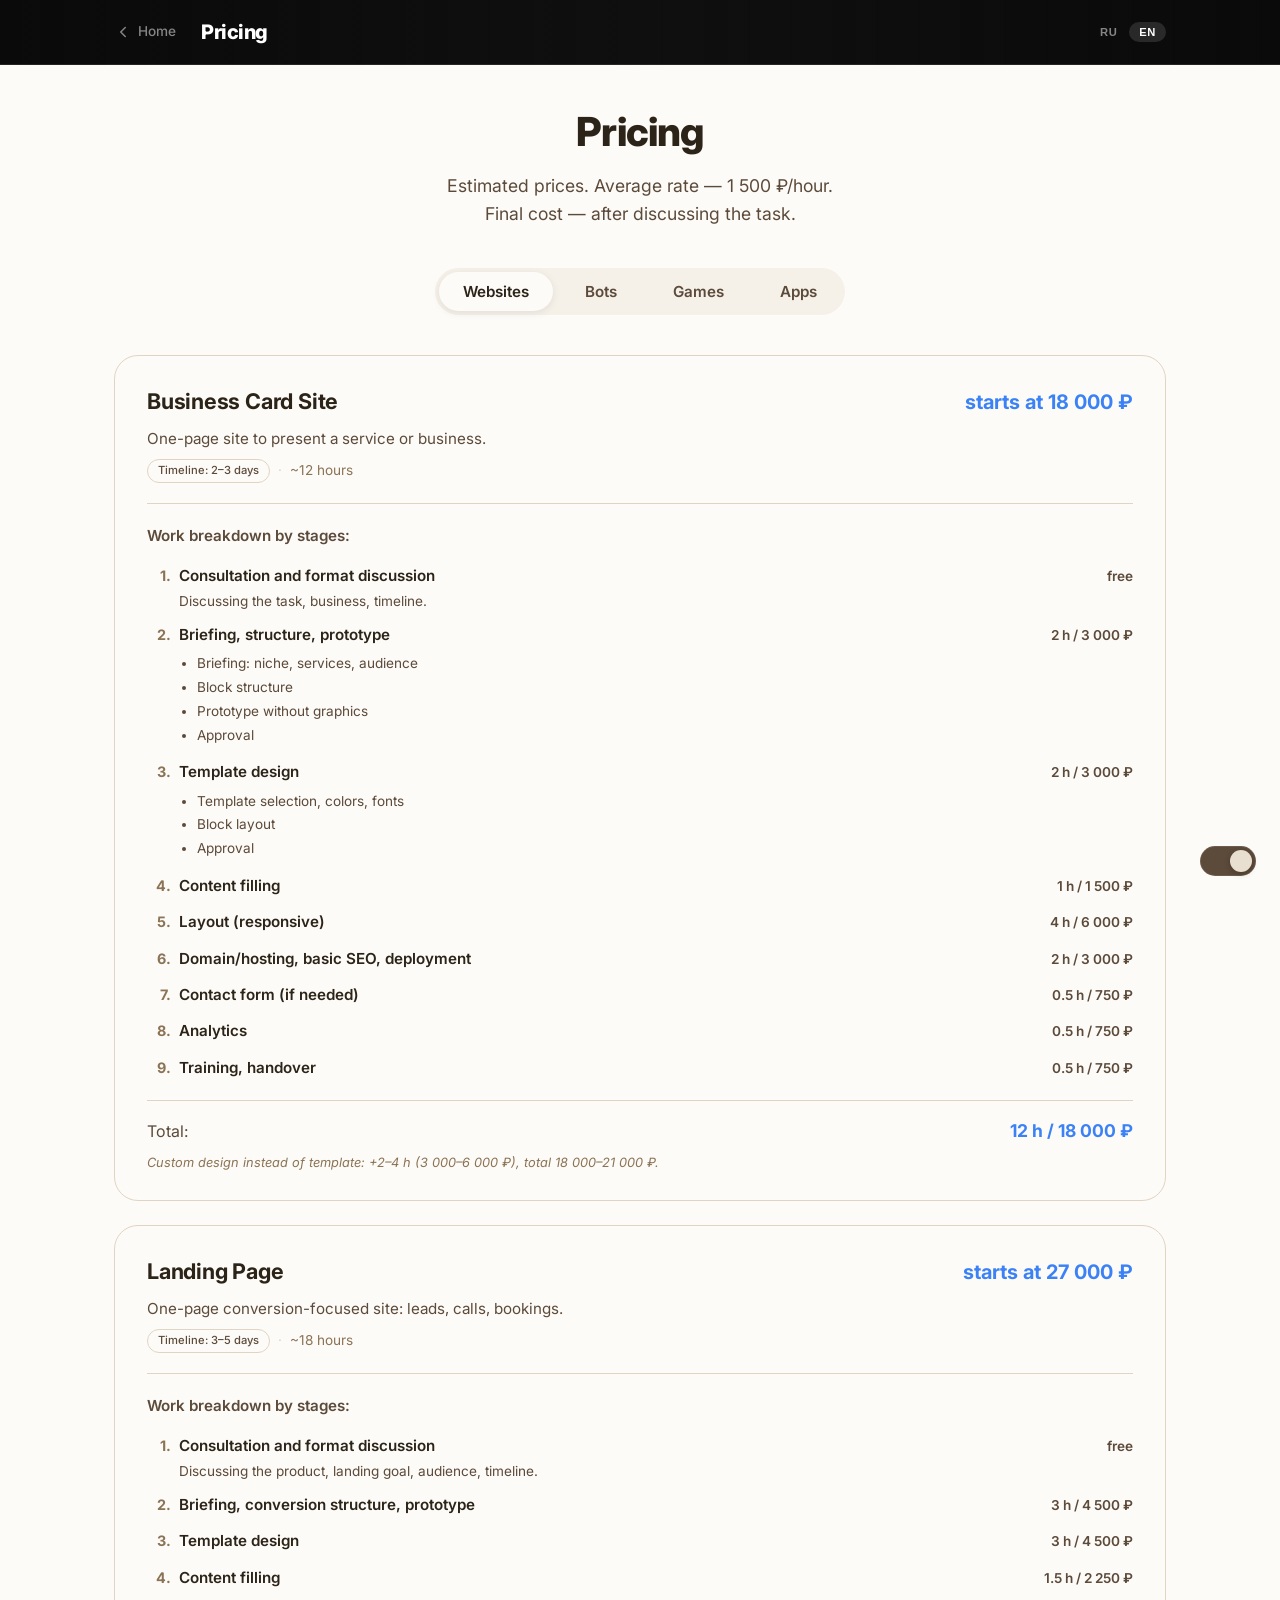
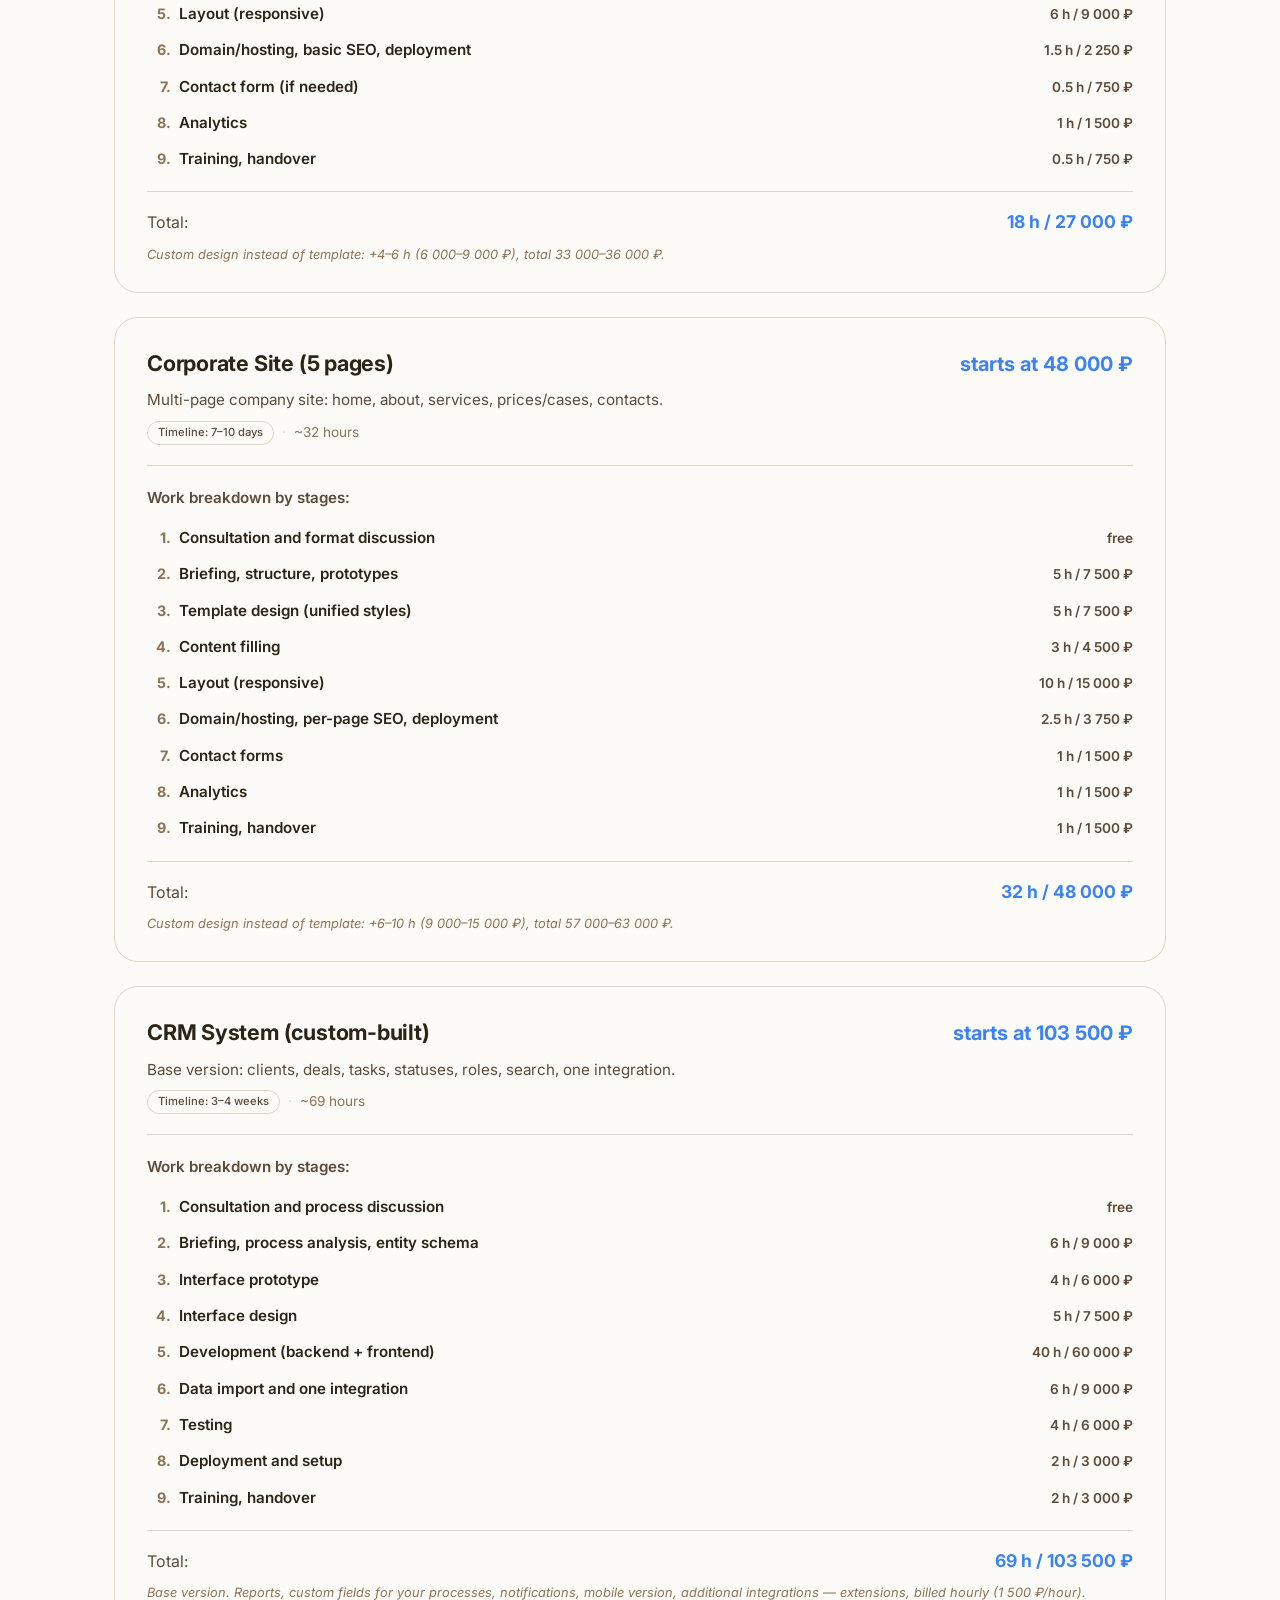
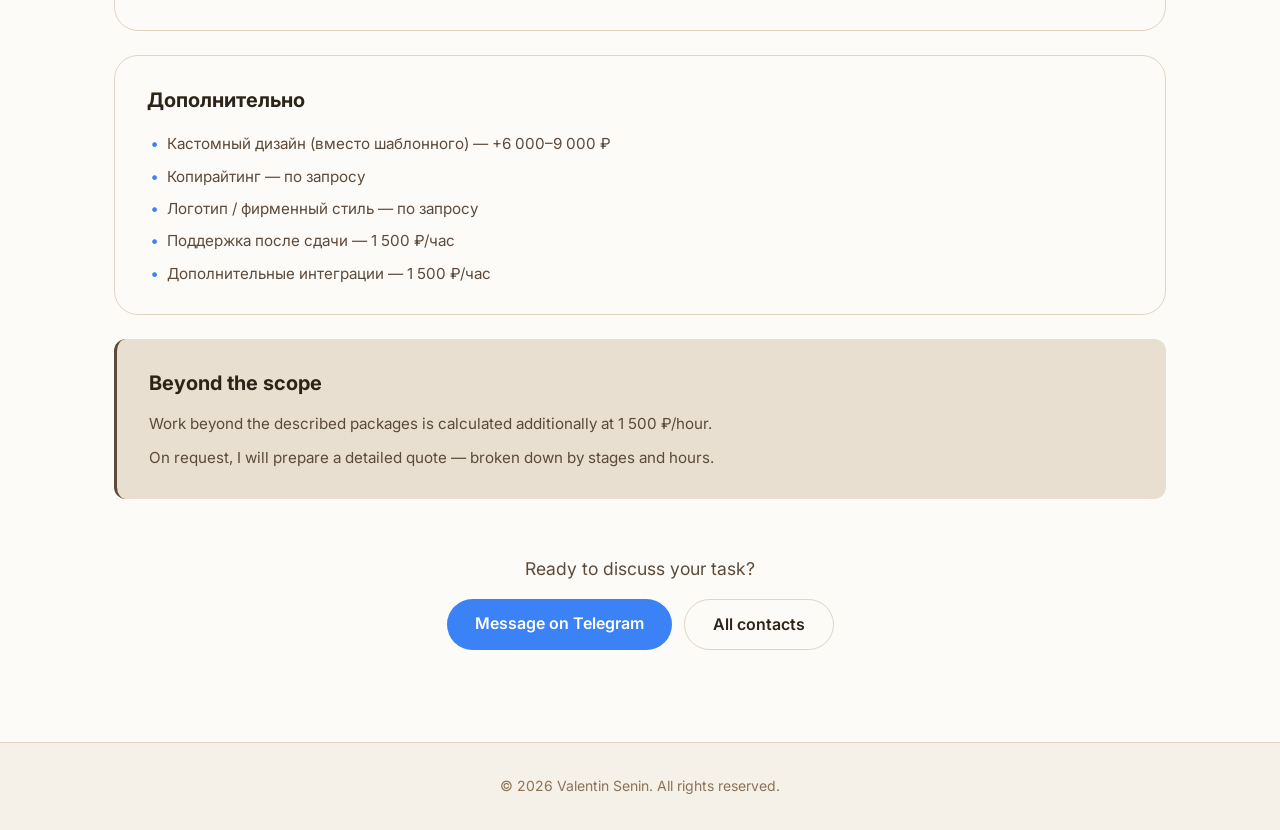
==== price.html @ e271692e "regular fixes + price page" ====
<!DOCTYPE html>
<html lang="ru" data-title-key="price.docTitle" data-description-key="price.docDescription">
<head>
    <meta charset="UTF-8" />
    <meta name="viewport" content="width=device-width, initial-scale=1.0" />
    <meta name="color-scheme" content="dark light" />
    <meta name="robots" content="index, follow" />

    <title>Прайс — Валентин Сенин</title>
    <meta name="description" content="Прайс-лист: сайты, боты, игры, приложения. Средняя ставка 1500 ₽/час. Ориентировочные цены, детальная смета по запросу." />
    <meta name="author" content="Валентин Сенин" />

    <link rel="icon" href="resources/favicon.ico" type="image/x-icon" />

    <link rel="preconnect" href="https://fonts.googleapis.com" />
    <link rel="preconnect" href="https://fonts.gstatic.com" crossorigin />
    <link href="https://fonts.googleapis.com/css2?family=Inter:opsz,wght@14..32,400;14..32,500;14..32,600;14..32,700;14..32,800&display=swap" rel="stylesheet" />

    <link rel="stylesheet" href="styles/style.css" />
    <link rel="stylesheet" href="styles/price.css" />

    <script>
        (function() {
            const saved = localStorage.getItem('theme');
            let theme;
            if (saved === 'light' || saved === 'dark') {
                theme = saved;
            } else {
                const prefersLight = window.matchMedia('(prefers-color-scheme: light)').matches;
                theme = prefersLight ? 'light' : 'dark';
            }
            document.documentElement.setAttribute('data-theme', theme);
        })();
    </script>

    <script src="js/i18n.js" defer></script>
    <script src="js/theme.js" defer></script>
    <script src="js/nav.js" defer></script>
    <script src="js/price.js" defer></script>
    <script src="js/main.js" defer></script>
</head>
<body>

    <!-- ========== ТУМБЛЕР ТЕМЫ ========== -->
    <div class="theme-switcher">
        <label class="toggle-switch">
            <input type="checkbox" id="theme-toggle" aria-label="Переключить тему" />
            <span class="toggle-slider" aria-hidden="true"></span>
        </label>
    </div>

    <!-- ========== ШАПКА ========== -->
    <header class="header user-select-none">
        <div class="container header__inner">
            <div class="header__left">
                <a href="index.html" class="header__back">
                    <svg width="20" height="20" viewBox="0 0 24 24" fill="none" stroke="currentColor" stroke-width="2" stroke-linecap="round" stroke-linejoin="round" aria-hidden="true">
                        <polyline points="15 18 9 12 15 6" />
                    </svg>
                    <span data-i18n="price.back">На главную</span>
                </a>
                <a href="#" class="logo top-logo">
                    <span data-i18n="price.pageTitle">Прайс</span>
                </a>
            </div>

            <div class="lang-switcher" role="group" aria-label="Переключение языка">
                <button class="lang-btn active" type="button" data-lang="ru" aria-pressed="true" aria-label="Русский">RU</button>
                <button class="lang-btn" type="button" data-lang="en" aria-pressed="false" aria-label="English">EN</button>
            </div>
        </div>
    </header>

    <!-- ========== ПРАЙС ========== -->
    <main class="price-page section-gradient">
        <div class="container">

            <!-- HERO -->
            <div class="price-hero">
                <h1 class="price-hero__title" data-i18n="price.title">Прайс-лист</h1>
                <p class="price-hero__subtitle" data-i18n="price.subtitle">Ориентировочные цены. Средняя ставка — 1 500 ₽/час.<br>Точная стоимость — после обсуждения задачи.</p>
            </div>

            <!-- ТАБЫ -->
            <div class="price-tabs" role="tablist" aria-label="Категории услуг">
                <button class="price-tab active" type="button" role="tab" data-price-tab="sites" aria-selected="true">
                    <span data-i18n="price.tabs.sites">Сайты</span>
                </button>
                <button class="price-tab" type="button" role="tab" data-price-tab="bots" aria-selected="false">
                    <span data-i18n="price.tabs.bots">Боты</span>
                </button>
                <button class="price-tab" type="button" role="tab" data-price-tab="games" aria-selected="false">
                    <span data-i18n="price.tabs.games">Игры</span>
                </button>
                <button class="price-tab" type="button" role="tab" data-price-tab="apps" aria-selected="false">
                    <span data-i18n="price.tabs.apps">Приложения</span>
                </button>
            </div>

            <!-- ========== ТАБ: САЙТЫ ========== -->
            <div class="price-content active" data-price-content="sites">

                <!-- 1. Сайт-визитка -->
                <article class="price-card">
                    <header class="price-card__header">
                        <h2 class="price-card__title" data-i18n="price.sites.vizitka.title">Сайт-визитка</h2>
                        <span class="price-card__price" data-i18n="price.sites.vizitka.price">от 18 000 ₽</span>
                    </header>
                    <p class="price-card__desc" data-i18n="price.sites.vizitka.desc">Одностраничный сайт для презентации услуги или бизнеса.</p>
                    <div class="price-card__meta">
                        <span class="tag tag--small" data-i18n="price.sites.vizitka.term">Срок: 2–3 дня</span>
                        <span class="price-card__meta-sep" aria-hidden="true">·</span>
                        <span data-i18n="price.sites.vizitka.hours">~12 часов</span>
                    </div>

                    <div class="price-stages">
                        <h3 class="price-stages__title" data-i18n="price.stagesTitle">Состав работ по этапам:</h3>
                        <ol class="price-stages__list">
                            <li class="price-stage">
                                <div class="price-stage__head">
                                    <span class="price-stage__name" data-i18n="price.sites.vizitka.s1.name">Консультация и обсуждение формата</span>
                                    <span class="price-stage__cost" data-i18n="price.sites.vizitka.s1.cost">бесплатно</span>
                                </div>
                                <p class="price-stage__detail" data-i18n="price.sites.vizitka.s1.detail">Обсуждаем задачу, бизнес, сроки.</p>
                            </li>
                            <li class="price-stage">
                                <div class="price-stage__head">
                                    <span class="price-stage__name" data-i18n="price.sites.vizitka.s2.name">Брифинг, структура, прототип</span>
                                    <span class="price-stage__cost" data-i18n="price.sites.vizitka.s2.cost">2 ч / 3 000 ₽</span>
                                </div>
                                <ul class="price-stage__bullets">
                                    <li data-i18n="price.sites.vizitka.s2.b1">Брифинг: ниша, услуги, аудитория</li>
                                    <li data-i18n="price.sites.vizitka.s2.b2">Структура блоков</li>
                                    <li data-i18n="price.sites.vizitka.s2.b3">Прототип без графики</li>
                                    <li data-i18n="price.sites.vizitka.s2.b4">Согласование</li>
                                </ul>
                            </li>
                            <li class="price-stage">
                                <div class="price-stage__head">
                                    <span class="price-stage__name" data-i18n="price.sites.vizitka.s3.name">Шаблонный дизайн</span>
                                    <span class="price-stage__cost" data-i18n="price.sites.vizitka.s3.cost">2 ч / 3 000 ₽</span>
                                </div>
                                <ul class="price-stage__bullets">
                                    <li data-i18n="price.sites.vizitka.s3.b1">Подбор шаблона, цвета, шрифты</li>
                                    <li data-i18n="price.sites.vizitka.s3.b2">Расстановка блоков</li>
                                    <li data-i18n="price.sites.vizitka.s3.b3">Согласование</li>
                                </ul>
                            </li>
                            <li class="price-stage">
                                <div class="price-stage__head">
                                    <span class="price-stage__name" data-i18n="price.sites.vizitka.s4.name">Наполнение контентом</span>
                                    <span class="price-stage__cost" data-i18n="price.sites.vizitka.s4.cost">1 ч / 1 500 ₽</span>
                                </div>
                            </li>
                            <li class="price-stage">
                                <div class="price-stage__head">
                                    <span class="price-stage__name" data-i18n="price.sites.vizitka.s5.name">Вёрстка (адаптив)</span>
                                    <span class="price-stage__cost" data-i18n="price.sites.vizitka.s5.cost">4 ч / 6 000 ₽</span>
                                </div>
                            </li>
                            <li class="price-stage">
                                <div class="price-stage__head">
                                    <span class="price-stage__name" data-i18n="price.sites.vizitka.s6.name">Домен/хостинг, SEO-база, выкладка</span>
                                    <span class="price-stage__cost" data-i18n="price.sites.vizitka.s6.cost">2 ч / 3 000 ₽</span>
                                </div>
                            </li>
                            <li class="price-stage">
                                <div class="price-stage__head">
                                    <span class="price-stage__name" data-i18n="price.sites.vizitka.s7.name">Форма связи (если нужна)</span>
                                    <span class="price-stage__cost" data-i18n="price.sites.vizitka.s7.cost">0,5 ч / 750 ₽</span>
                                </div>
                            </li>
                            <li class="price-stage">
                                <div class="price-stage__head">
                                    <span class="price-stage__name" data-i18n="price.sites.vizitka.s8.name">Аналитика</span>
                                    <span class="price-stage__cost" data-i18n="price.sites.vizitka.s8.cost">0,5 ч / 750 ₽</span>
                                </div>
                            </li>
                            <li class="price-stage">
                                <div class="price-stage__head">
                                    <span class="price-stage__name" data-i18n="price.sites.vizitka.s9.name">Обучение, сдача</span>
                                    <span class="price-stage__cost" data-i18n="price.sites.vizitka.s9.cost">0,5 ч / 750 ₽</span>
                                </div>
                            </li>
                        </ol>

                        <div class="price-card__total">
                            <span data-i18n="price.total">Итого:</span>
                            <strong data-i18n="price.sites.vizitka.total">12 ч / 18 000 ₽</strong>
                        </div>
                        <p class="price-card__note" data-i18n="price.sites.vizitka.note">Кастомный дизайн вместо шаблонного: +2–4 ч (3 000–6 000 ₽), итого 18 000–21 000 ₽.</p>
                    </div>
                </article>

                <!-- 2. Лендинг -->
                <article class="price-card">
                    <header class="price-card__header">
                        <h2 class="price-card__title" data-i18n="price.sites.landing.title">Лендинг</h2>
                        <span class="price-card__price" data-i18n="price.sites.landing.price">от 27 000 ₽</span>
                    </header>
                    <p class="price-card__desc" data-i18n="price.sites.landing.desc">Одностраничный сайт под конверсию: заявки, звонки, запись.</p>
                    <div class="price-card__meta">
                        <span class="tag tag--small" data-i18n="price.sites.landing.term">Срок: 3–5 дней</span>
                        <span class="price-card__meta-sep" aria-hidden="true">·</span>
                        <span data-i18n="price.sites.landing.hours">~18 часов</span>
                    </div>

                    <div class="price-stages">
                        <h3 class="price-stages__title" data-i18n="price.stagesTitle">Состав работ по этапам:</h3>
                        <ol class="price-stages__list">
                            <li class="price-stage">
                                <div class="price-stage__head">
                                    <span class="price-stage__name" data-i18n="price.sites.landing.s1.name">Консультация и обсуждение формата</span>
                                    <span class="price-stage__cost" data-i18n="price.sites.landing.s1.cost">бесплатно</span>
                                </div>
                                <p class="price-stage__detail" data-i18n="price.sites.landing.s1.detail">Обсуждаем продукт, цель лендинга, аудиторию, сроки.</p>
                            </li>
                            <li class="price-stage">
                                <div class="price-stage__head">
                                    <span class="price-stage__name" data-i18n="price.sites.landing.s2.name">Брифинг, структура под конверсию, прототип</span>
                                    <span class="price-stage__cost" data-i18n="price.sites.landing.s2.cost">3 ч / 4 500 ₽</span>
                                </div>
                            </li>
                            <li class="price-stage">
                                <div class="price-stage__head">
                                    <span class="price-stage__name" data-i18n="price.sites.landing.s3.name">Шаблонный дизайн</span>
                                    <span class="price-stage__cost" data-i18n="price.sites.landing.s3.cost">3 ч / 4 500 ₽</span>
                                </div>
                            </li>
                            <li class="price-stage">
                                <div class="price-stage__head">
                                    <span class="price-stage__name" data-i18n="price.sites.landing.s4.name">Наполнение контентом</span>
                                    <span class="price-stage__cost" data-i18n="price.sites.landing.s4.cost">1,5 ч / 2 250 ₽</span>
                                </div>
                            </li>
                            <li class="price-stage">
                                <div class="price-stage__head">
                                    <span class="price-stage__name" data-i18n="price.sites.landing.s5.name">Вёрстка (адаптив)</span>
                                    <span class="price-stage__cost" data-i18n="price.sites.landing.s5.cost">6 ч / 9 000 ₽</span>
                                </div>
                            </li>
                            <li class="price-stage">
                                <div class="price-stage__head">
                                    <span class="price-stage__name" data-i18n="price.sites.landing.s6.name">Домен/хостинг, SEO-база, выкладка</span>
                                    <span class="price-stage__cost" data-i18n="price.sites.landing.s6.cost">1,5 ч / 2 250 ₽</span>
                                </div>
                            </li>
                            <li class="price-stage">
                                <div class="price-stage__head">
                                    <span class="price-stage__name" data-i18n="price.sites.landing.s7.name">Форма связи (если нужна)</span>
                                    <span class="price-stage__cost" data-i18n="price.sites.landing.s7.cost">0,5 ч / 750 ₽</span>
                                </div>
                            </li>
                            <li class="price-stage">
                                <div class="price-stage__head">
                                    <span class="price-stage__name" data-i18n="price.sites.landing.s8.name">Аналитика</span>
                                    <span class="price-stage__cost" data-i18n="price.sites.landing.s8.cost">1 ч / 1 500 ₽</span>
                                </div>
                            </li>
                            <li class="price-stage">
                                <div class="price-stage__head">
                                    <span class="price-stage__name" data-i18n="price.sites.landing.s9.name">Обучение, сдача</span>
                                    <span class="price-stage__cost" data-i18n="price.sites.landing.s9.cost">0,5 ч / 750 ₽</span>
                                </div>
                            </li>
                        </ol>

                        <div class="price-card__total">
                            <span data-i18n="price.total">Итого:</span>
                            <strong data-i18n="price.sites.landing.total">18 ч / 27 000 ₽</strong>
                        </div>
                        <p class="price-card__note" data-i18n="price.sites.landing.note">Кастомный дизайн вместо шаблонного: +4–6 ч (6 000–9 000 ₽), итого 33 000–36 000 ₽.</p>
                    </div>
                </article>

                <!-- 3. Корпоративный сайт -->
                <article class="price-card">
                    <header class="price-card__header">
                        <h2 class="price-card__title" data-i18n="price.sites.corporate.title">Корпоративный сайт (5 страниц)</h2>
                        <span class="price-card__price" data-i18n="price.sites.corporate.price">от 48 000 ₽</span>
                    </header>
                    <p class="price-card__desc" data-i18n="price.sites.corporate.desc">Многостраничный сайт для компании: главная, о нас, услуги, цены/кейсы, контакты.</p>
                    <div class="price-card__meta">
                        <span class="tag tag--small" data-i18n="price.sites.corporate.term">Срок: 7–10 дней</span>
                        <span class="price-card__meta-sep" aria-hidden="true">·</span>
                        <span data-i18n="price.sites.corporate.hours">~32 часа</span>
                    </div>

                    <div class="price-stages">
                        <h3 class="price-stages__title" data-i18n="price.stagesTitle">Состав работ по этапам:</h3>
                        <ol class="price-stages__list">
                            <li class="price-stage">
                                <div class="price-stage__head">
                                    <span class="price-stage__name" data-i18n="price.sites.corporate.s1.name">Консультация и обсуждение формата</span>
                                    <span class="price-stage__cost" data-i18n="price.sites.corporate.s1.cost">бесплатно</span>
                                </div>
                            </li>
                            <li class="price-stage">
                                <div class="price-stage__head">
                                    <span class="price-stage__name" data-i18n="price.sites.corporate.s2.name">Брифинг, структура, прототипы</span>
                                    <span class="price-stage__cost" data-i18n="price.sites.corporate.s2.cost">5 ч / 7 500 ₽</span>
                                </div>
                            </li>
                            <li class="price-stage">
                                <div class="price-stage__head">
                                    <span class="price-stage__name" data-i18n="price.sites.corporate.s3.name">Шаблонный дизайн (единые стили)</span>
                                    <span class="price-stage__cost" data-i18n="price.sites.corporate.s3.cost">5 ч / 7 500 ₽</span>
                                </div>
                            </li>
                            <li class="price-stage">
                                <div class="price-stage__head">
                                    <span class="price-stage__name" data-i18n="price.sites.corporate.s4.name">Наполнение контентом</span>
                                    <span class="price-stage__cost" data-i18n="price.sites.corporate.s4.cost">3 ч / 4 500 ₽</span>
                                </div>
                            </li>
                            <li class="price-stage">
                                <div class="price-stage__head">
                                    <span class="price-stage__name" data-i18n="price.sites.corporate.s5.name">Вёрстка (адаптив)</span>
                                    <span class="price-stage__cost" data-i18n="price.sites.corporate.s5.cost">10 ч / 15 000 ₽</span>
                                </div>
                            </li>
                            <li class="price-stage">
                                <div class="price-stage__head">
                                    <span class="price-stage__name" data-i18n="price.sites.corporate.s6.name">Домен/хостинг, SEO по страницам, выкладка</span>
                                    <span class="price-stage__cost" data-i18n="price.sites.corporate.s6.cost">2,5 ч / 3 750 ₽</span>
                                </div>
                            </li>
                            <li class="price-stage">
                                <div class="price-stage__head">
                                    <span class="price-stage__name" data-i18n="price.sites.corporate.s7.name">Формы связи</span>
                                    <span class="price-stage__cost" data-i18n="price.sites.corporate.s7.cost">1 ч / 1 500 ₽</span>
                                </div>
                            </li>
                            <li class="price-stage">
                                <div class="price-stage__head">
                                    <span class="price-stage__name" data-i18n="price.sites.corporate.s8.name">Аналитика</span>
                                    <span class="price-stage__cost" data-i18n="price.sites.corporate.s8.cost">1 ч / 1 500 ₽</span>
                                </div>
                            </li>
                            <li class="price-stage">
                                <div class="price-stage__head">
                                    <span class="price-stage__name" data-i18n="price.sites.corporate.s9.name">Обучение, сдача</span>
                                    <span class="price-stage__cost" data-i18n="price.sites.corporate.s9.cost">1 ч / 1 500 ₽</span>
                                </div>
                            </li>
                        </ol>

                        <div class="price-card__total">
                            <span data-i18n="price.total">Итого:</span>
                            <strong data-i18n="price.sites.corporate.total">32 ч / 48 000 ₽</strong>
                        </div>
                        <p class="price-card__note" data-i18n="price.sites.corporate.note">Кастомный дизайн вместо шаблонного: +6–10 ч (9 000–15 000 ₽), итого 57 000–63 000 ₽.</p>
                    </div>
                </article>

                <!-- 4. CRM -->
                <article class="price-card">
                    <header class="price-card__header">
                        <h2 class="price-card__title" data-i18n="price.sites.crm.title">CRM-система (самописная)</h2>
                        <span class="price-card__price" data-i18n="price.sites.crm.price">от 100 000 ₽</span>
                    </header>
                    <p class="price-card__desc" data-i18n="price.sites.crm.desc">Базовая версия: клиенты, сделки, задачи, статусы, роли, поиск, одна интеграция.</p>
                    <div class="price-card__meta">
                        <span class="tag tag--small" data-i18n="price.sites.crm.term">Срок: 3–4 недели</span>
                        <span class="price-card__meta-sep" aria-hidden="true">·</span>
                        <span data-i18n="price.sites.crm.hours">~69 часов</span>
                    </div>

                    <div class="price-stages">
                        <h3 class="price-stages__title" data-i18n="price.stagesTitle">Состав работ по этапам:</h3>
                        <ol class="price-stages__list">
                            <li class="price-stage">
                                <div class="price-stage__head">
                                    <span class="price-stage__name" data-i18n="price.sites.crm.s1.name">Консультация и обсуждение процессов</span>
                                    <span class="price-stage__cost" data-i18n="price.sites.crm.s1.cost">бесплатно</span>
                                </div>
                            </li>
                            <li class="price-stage">
                                <div class="price-stage__head">
                                    <span class="price-stage__name" data-i18n="price.sites.crm.s2.name">Брифинг, анализ процессов, схема сущностей</span>
                                    <span class="price-stage__cost" data-i18n="price.sites.crm.s2.cost">6 ч / 9 000 ₽</span>
                                </div>
                            </li>
                            <li class="price-stage">
                                <div class="price-stage__head">
                                    <span class="price-stage__name" data-i18n="price.sites.crm.s3.name">Прототип интерфейса</span>
                                    <span class="price-stage__cost" data-i18n="price.sites.crm.s3.cost">4 ч / 6 000 ₽</span>
                                </div>
                            </li>
                            <li class="price-stage">
                                <div class="price-stage__head">
                                    <span class="price-stage__name" data-i18n="price.sites.crm.s4.name">Дизайн интерфейса</span>
                                    <span class="price-stage__cost" data-i18n="price.sites.crm.s4.cost">5 ч / 7 500 ₽</span>
                                </div>
                            </li>
                            <li class="price-stage">
                                <div class="price-stage__head">
                                    <span class="price-stage__name" data-i18n="price.sites.crm.s5.name">Разработка (backend + frontend)</span>
                                    <span class="price-stage__cost" data-i18n="price.sites.crm.s5.cost">40 ч / 60 000 ₽</span>
                                </div>
                            </li>
                            <li class="price-stage">
                                <div class="price-stage__head">
                                    <span class="price-stage__name" data-i18n="price.sites.crm.s6.name">Импорт данных и одна интеграция</span>
                                    <span class="price-stage__cost" data-i18n="price.sites.crm.s6.cost">6 ч / 9 000 ₽</span>
                                </div>
                            </li>
                            <li class="price-stage">
                                <div class="price-stage__head">
                                    <span class="price-stage__name" data-i18n="price.sites.crm.s7.name">Тестирование</span>
                                    <span class="price-stage__cost" data-i18n="price.sites.crm.s7.cost">4 ч / 6 000 ₽</span>
                                </div>
                            </li>
                            <li class="price-stage">
                                <div class="price-stage__head">
                                    <span class="price-stage__name" data-i18n="price.sites.crm.s8.name">Выкладка и настройка</span>
                                    <span class="price-stage__cost" data-i18n="price.sites.crm.s8.cost">2 ч / 3 000 ₽</span>
                                </div>
                            </li>
                            <li class="price-stage">
                                <div class="price-stage__head">
                                    <span class="price-stage__name" data-i18n="price.sites.crm.s9.name">Обучение, сдача</span>
                                    <span class="price-stage__cost" data-i18n="price.sites.crm.s9.cost">2 ч / 3 000 ₽</span>
                                </div>
                            </li>
                        </ol>

                        <div class="price-card__total">
                            <span data-i18n="price.total">Итого:</span>
                            <strong data-i18n="price.sites.crm.total">69 ч / 100 500 ₽</strong>
                        </div>
                        <p class="price-card__note" data-i18n="price.sites.crm.note">Базовая версия. Отчёты, кастомные поля под процессы, уведомления, мобильная версия, дополнительные интеграции — расширение, рассчитывается почасово (1 500 ₽/час).</p>
                    </div>
                </article>

                <!-- ========== ДОПОЛНИТЕЛЬНО ========== -->
                <section class="price-card"> 
                    <h2 class="price-extra__title" data-i18n="price.extra.title">Дополнительно</h2>
                    <ul class="price-extra__list">
                        <li data-i18n="price.extra.design">Кастомный дизайн (вместо шаблонного) — +6 000–9 000 ₽</li>
                        <li data-i18n="price.extra.copy">Копирайтинг — по запросу</li>
                        <li data-i18n="price.extra.logo">Логотип / фирменный стиль — по запросу</li>
                        <li data-i18n="price.extra.support">Поддержка после сдачи — 1 500 ₽/час</li>
                        <li data-i18n="price.extra.integrations">Дополнительные интеграции — 1 500 ₽/час</li>
                    </ul>
                </section>
            </div>

            <!-- ========== ТАБ: БОТЫ (заглушка) ========== -->
            <div class="price-content" data-price-content="bots">
                <div class="price-empty">
                    <p class="price-empty__title" data-i18n="price.empty.title">Раздел в разработке</p>
                    <p class="price-empty__desc" data-i18n="price.empty.desc">Скоро здесь появятся цены на ботов. А пока — обсудим задачу напрямую.</p>
                    <a href="https://t.me/cosyplaid" target="_blank" rel="noopener noreferrer" class="btn btn--primary" data-i18n="price.empty.cta">Написать в Telegram</a>
                </div>
            </div>

            <!-- ========== ТАБ: ИГРЫ (заглушка) ========== -->
            <div class="price-content" data-price-content="games">
                <div class="price-empty">
                    <p class="price-empty__title" data-i18n="price.empty.title">Раздел в разработке</p>
                    <p class="price-empty__desc" data-i18n="price.empty.desc">Скоро здесь появятся цены на игры. А пока — обсудим задачу напрямую.</p>
                    <a href="https://t.me/cosyplaid" target="_blank" rel="noopener noreferrer" class="btn btn--primary" data-i18n="price.empty.cta">Написать в Telegram</a>
                </div>
            </div>

            <!-- ========== ТАБ: ПРИЛОЖЕНИЯ (заглушка) ========== -->
            <div class="price-content" data-price-content="apps">
                <div class="price-empty">
                    <p class="price-empty__title" data-i18n="price.empty.title">Раздел в разработке</p>
                    <p class="price-empty__desc" data-i18n="price.empty.desc">Скоро здесь появятся цены на приложения. А пока — обсудим задачу напрямую.</p>
                    <a href="https://t.me/cosyplaid" target="_blank" rel="noopener noreferrer" class="btn btn--primary" data-i18n="price.empty.cta">Написать в Telegram</a>
                </div>
            </div>


            <!-- ========== ЗА РАМКАМИ ========== -->
            <section class="price-scope">
                <h2 class="price-scope__title" data-i18n="price.scope.title">Если выходит за рамки</h2>
                <p class="price-scope__text" data-i18n="price.scope.text1">Объём работ за пределами описанных пакетов рассчитывается дополнительно по ставке 1 500 ₽/час.</p>
                <p class="price-scope__text" data-i18n="price.scope.text2">По запросу подготовлю детальную смету — с разбивкой по этапам и часам.</p>
            </section>
            
            <div class="price-cta">
                <p data-i18n="price.cta.text">Готовы обсудить задачу?</p>
                <div class="price-cta__actions user-select-none">
                    <a href="https://t.me/cosyplaid" target="_blank" rel="noopener noreferrer" class="btn btn--primary" data-i18n="price.cta.telegram">Написать в Telegram</a>
                    <a href="index.html#contacts" class="btn btn--secondary" data-i18n="price.cta.contacts">Все контакты</a>
                </div>
            </div>
            
        </div>
    </main>

    <!-- ========== ФУТЕР ========== -->
    <footer class="footer">
        <div class="container">
            <p data-i18n="price.footer.copy">© 2026 Валентин Сенин. Все права защищены.</p>
        </div>
    </footer>

</body>
</html>
---- styles/style.css ----
/* ========================================
   ПЕРЕМЕННЫЕ ДЛЯ ТЕМ
   ======================================== */
:root {
    --font-family: 'Inter', -apple-system, BlinkMacSystemFont, sans-serif;
    --container-width: 1100px;
    --radius-lg: 24px;
    --radius-sm: 12px;
}

* {
    -webkit-tap-highlight-color: transparent;
}

/* ========================================
   ТЕМА 1: СВЕТЛАЯ — "Warm Earth & Clay"
   Pantone: 9224 C, 9225 C, 9226 C, 7530 C, 2727 C
   ======================================== */
[data-theme="light"] {
    /* Фоны */
    --bg-primary: #FDFBF7;              /* Pantone 9224 C — Vanilla Cream */
    --bg-secondary: #F5F0E8;            /* Pantone 9225 C — Warm White */
    --bg-card: #FDFBF7;                 /* Pantone 9225 C */
    --bg-card-hover: #E8DFD0;           /* Pantone 9226 C — Candied Ginger */

    /* Текст */
    --text-primary: #2C2418;            /* Pantone 412 C — Espresso */
    --text-secondary: #5C4A3A;          /* Pantone 4625 C — Cocoa */
    --text-muted: #8B7355;              /* Pantone 7530 C — Muted Clay */

    /* Границы */
    --border-color: #E0D5C2;            /* Pantone 9226 C — Soft Clay */
    --border-color-light: #D4C5AE;

    /* Акцент — технологичный синий */
    --accent: #3B82F6;                  /* Pantone 2727 C — Luminous Blue */
    --accent-hover: #60A5FA;            /* Pantone 2728 C — Poseidon */

    /* Тени и стекло */
    --shadow: 0 8px 32px rgba(44, 36, 24, 0.08);
}

/* ========================================
   ТЕМА 2: ТЁМНАЯ — "Deep Space"
   Pantone: 5395 C, 433 C, 2727 C, 656 C
   ======================================== */
[data-theme="dark"] {
    /* Фоны — глубокие, космические */
    --bg-primary: #111827;              /* Pantone 5395 C — Almost Black */
    --bg-secondary: #070B14;            /* Pantone 433 C — Deep Charcoal */
    --bg-card: #111827;   /* Pantone 2766 C — Space Blue */
    --bg-card-hover: #1e293b; /* Pantone 2768 C — Nebula */

    /* Текст — холодный белый */
    --text-primary: #E2E8F0;            /* Pantone 656 C — Ice White */
    --text-secondary: #94A3B8;          /* Pantone 7544 C — Steel */
    --text-muted: #64748B;              /* Pantone 7545 C — Slate */

    /* Границы — тонкие синие */
    --border-color: rgba(59, 130, 246, 0.12);
    --border-color-light: rgba(59, 130, 246, 0.2);

    /* Акцент */
    --accent: #3B82F6;                  /* Pantone 2727 C — Luminous Blue */
    --accent-hover: #60A5FA;            /* Pantone 2728 C — Poseidon */

    /* Тени и стекло */
    --shadow: 0 8px 32px rgba(0, 0, 0, 0.6);
}

#about, #services, #projects, #contacts {
    scroll-margin-top: 50px; /* высота отступа */
}
/* ========================================
   БАЗОВЫЕ СБРОСЫ
   ======================================== */
*,
*::before,
*::after {
    margin: 0;
    padding: 0;
    box-sizing: border-box;
}

html {
    scroll-behavior: smooth;
}

body {
    font-family: var(--font-family);
    background-color: var(--bg-primary);
    color: var(--text-primary);
    line-height: 1.6;
    transition: background-color 0.4s ease, color 0.4s ease;
}

body.modal-open {
    overflow: hidden;
    /* Компенсация ширины скроллбара, чтобы контент не прыгал */
    padding-right: var(--scrollbar-width, 0);
}

a {
    text-decoration: none;
    color: inherit;
}

ul {
    list-style: none;
}

/* ========================================
   КОНТЕЙНЕР
   ======================================== */
.container {
    max-width: var(--container-width);
    margin: 0 auto;
    padding: 0 24px;
}

/* ========================================
   ТУМБЛЕР ДЛЯ ПЕРЕКЛЮЧЕНИЯ ТЕМ
   ======================================== */
.theme-switcher {
    position: fixed;
    bottom: 24px;
    right: 24px;
    z-index: 9999;
}

.toggle-switch {
    position: relative;
    display: inline-block;
    width: 56px;
    height: 30px;
    cursor: pointer;
}

.toggle-switch input {
    opacity: 0;
    width: 0;
    height: 0;
}

.toggle-slider {
    position: absolute;
    inset: 0;
    background: #111827;
    border: 1px solid rgba(255, 255, 255, 0.15);
    border-radius: 50px;
    transition: all 0.4s cubic-bezier(0.25, 0.46, 0.45, 0.94);
}

.toggle-slider::before {
    content: '';
    position: absolute;
    height: 22px;
    width: 22px;
    left: 3px;
    bottom: 3px;
    background: #F5F0E8;
    border-radius: 50%;
    transition: all 0.4s cubic-bezier(0.25, 0.46, 0.45, 0.94);
    box-shadow: 0 2px 6px rgba(0, 0, 0, 0.3);
}

.toggle-switch input:checked + .toggle-slider {
    background: #5C4A3A;
    border-color: rgba(255, 255, 255, 0.1);
}

.toggle-switch input:checked + .toggle-slider::before {
    background: #e8dfd0;
    transform: translateX(26px);
    box-shadow: 0 2px 6px rgba(0, 0, 0, 0.2);
}

/* Hover тумблера — оставляем везде (навигационный элемент) */
/*
.toggle-switch:hover .toggle-slider {
    box-shadow: 0 0 0 4px rgba(255, 255, 255, 0.06);
}

.toggle-switch input:checked:hover + .toggle-slider {
    box-shadow: 0 0 0 4px rgba(255, 255, 255, 0.08);
}
*/

[data-theme="dark"] .toggle-switch:hover .toggle-slider,
[data-theme="dark"] .toggle-switch input:checked:hover + .toggle-slider {
    box-shadow: 0 0 0 0.2px rgba(59, 130, 246, 0.25), 0 0 8px 2px rgba(59, 130, 246, 0.35);
}

/* Hover — светлая тема (мягкая тень) */
[data-theme="light"] .toggle-switch:hover .toggle-slider,
[data-theme="light"] .toggle-switch input:checked:hover + .toggle-slider {
    box-shadow: 
        0 0 0 0.2px rgba(0, 0, 0, 0.4),
        0 0 8px 2px rgba(0, 0, 0, 0.3);
}

/* ========================================
   ШАПКА
   ======================================== */
.header {
    position: fixed;
    top: 0;
    left: 0;
    width: 100%;
    background: 
        linear-gradient(90deg, #0a0a0a 0%, transparent 50%),
        linear-gradient(270deg, #0a0a0a 0%, transparent 50%),
        #0F0F0F;
    border-bottom: 1px solid rgba(255, 255, 255, 0.1);
    z-index: 1000;
    padding: 16px 0;
}

.header__inner {
    display: flex;
    justify-content: space-between;
    align-items: center;
}

.header__left {
    display: flex;
    align-items: center;
    gap: 25px;
}

/* Hover навигации — оставляем везде */
.header__back {
    display: flex;
    align-items: center;
    gap: 6px;
    color: rgba(255, 255, 255, 0.5);
    font-size: 0.85rem;
    font-weight: 500;
    transition: all 0.25s ease;
    text-decoration: none;
}

.header__back:hover {
    color: #ffffff;
    transform: translateX(-3px);
}

.header__back svg {
    width: 18px;
    height: 18px;
    stroke: rgba(255, 255, 255, 0.5);
    transition: stroke 0.25s ease, transform 0.25s ease;
}

.header__back:hover svg {
    stroke: #ffffff;
    transform: translateX(-3px);
}

.logo {
    font-size: 1.25rem;
    font-weight: 800;
    letter-spacing: -0.025em;
    color: #ffffff;
    transition: transform 0.25s ease;
    display: inline-block;
}

.logo:hover {
    transform: scale(1.04);
}

.nav__list {
    display: flex;
    gap: 32px;
}

.nav__link {
    font-size: 0.875rem;
    color: rgba(255, 255, 255, 0.6);
    transition: color 0.2s;
    position: relative;
    cursor: pointer;
}

.nav__link::after {
    content: '';
    position: absolute;
    bottom: -4px;
    left: 0;
    width: 0;
    height: 2px;
    background: #3b82f6;
    transition: width 0.3s;
}

.nav__link:hover {
    color: #ffffff;
}

.nav__link:hover::after {
    width: 100%;
}

.nav__link--active {
    color: var(--accent);
}

.nav__link--active:hover {
    color: var(--accent-hover);
}

.nav__link--active::after {
    width: 100%;
    background: var(--accent);
}

.nav__divider {
    color: rgba(255, 255, 255, 0.15);
    user-select: none;
    display: flex;
    align-items: center;
}

.nav__divider-mobile {
    display: none;
}

.nav__link--external::after {
    background: #f59e0b;
}

.nav__link--external:hover {
    color: #ffffff;
}

.nav__link--external:hover::after {
    width: 100%;
}

.burger {
    display: none;
    flex-direction: column;
    gap: 5px;
    background: none;
    border: none;
    cursor: pointer;
    padding: 4px;
}

.burger__line {
    display: block;
    width: 24px;
    height: 2px;
    background: #ffffff;
    transition: all 0.3s;
}

.burger--active .burger__line:nth-child(1) {
    transform: translateY(7px) rotate(45deg);
}
.burger--active .burger__line:nth-child(2) {
    opacity: 0;
}
.burger--active .burger__line:nth-child(3) {
    transform: translateY(-7px) rotate(-45deg);
}

/* ========================================
   HERO
   ======================================== */
.hero {
    position: relative;
    transition: background 0.4s;
    z-index: 3;
}

.hero__image-wrapper {
    position: relative;
    width: 100%;
    border-radius: 0 0 48px 48px;
    overflow: hidden;
    transition: border-color 0.4s;
}

[data-theme="light"] .hero__image-wrapper {
    border: 1px solid var(--border-color);
    border-top: none;
}

[data-theme="dark"] .hero__image-wrapper {
    border: none;
}

.hero__image {
    width: 100%;
    height: 60vh;
    min-height: 400px;
    max-height: 700px;
    position: relative;
    overflow: hidden;
}

.hero__image img {
    width: 100%;
    height: 100%;
    object-fit: cover;
    display: block;
}

.hero__image::after {
    content: '';
    position: absolute;
    bottom: 0;
    left: 0;
    right: 0;
    height: 65%;
    background: linear-gradient(to top, rgba(0, 0, 0, 0.7), transparent);
    pointer-events: none;
}

.sr-only {
    position: absolute;
    width: 1px;
    height: 1px;
    padding: 0;
    margin: -1px;
    overflow: hidden;
    clip: rect(0, 0, 0, 0);
    white-space: nowrap;
    border: 0;
}

.hero__content {
    display: flex;
    flex-direction: column;
    gap: 8px;
    position: absolute;
    bottom: 48px;
    left: 0;
    right: 0;
    text-align: center;
    padding: 0 24px;
    z-index: 2;
}

.hero__title {
    font-size: 3.5rem;
    line-height: 1.2;
    font-weight: 800;
    letter-spacing: -0.03em;
    color: #ffffff;
    text-shadow: 0 4px 20px rgba(0, 0, 0, 0.3);
}

.hero__title-accent {
    color: #3B82F6;
}

.hero__role {
    font-size: 0.9rem;
    font-weight: 500;
    color: rgba(255, 255, 255, 0.65);
    margin-bottom: 20px;
    text-shadow: 0 2px 8px rgba(0, 0, 0, 0.3);
}

.hero__subtitle {
    font-size: 1.2rem;
    line-height: 1.2;
    color: rgba(255, 255, 255, 0.85);
    max-width: 800px;
    margin: 0 auto;
    text-shadow: 0 2px 12px rgba(0, 0, 0, 0.3);
}

/* ========================================
   TECH-STACK
   ======================================== */
.tech-stack {
    margin-top: -100px;
    transition: background 0.4s;
    position: relative;
    z-index: 1;
}

.tech-stack__wrapper {
    width: 100%;
    background: var(--bg-secondary);
    border-radius: 0 0 48px 48px;
    padding: 125px 0 30px;
    transition: all 0.4s;
    position: relative;
}

.tech-stack__scroll-container {
    max-width: var(--container-width);
    margin: 0 auto;
    padding: 0 24px;
    position: relative;
}

.tech-stack__scroll {
    overflow: hidden;
    position: relative;
    padding: 4px 0;
    mask-image: linear-gradient(to right, transparent, black 8%, black 92%, transparent);
    -webkit-mask-image: linear-gradient(to right, transparent, black 8%, black 92%, transparent);
}

.tech-stack__track {
    display: flex;
    gap: 40px;
    animation: scrollTech 20s linear infinite;
    width: max-content;
    padding: 6px 0;
}

.tech-stack__item {
    display: flex;
    align-items: center;
    gap: 8px;
    flex-shrink: 0;
    padding: 10px 28px;
    border-radius: 100px;
    font-weight: 600;
    font-size: 0.95rem;
    transition: all 0.3s;
    white-space: nowrap;
    position: relative;
    z-index: 1;
    cursor: default;
}

.tech-stack__item i {
    font-size: 1.2em;
    line-height: 1;
}

[data-theme="light"] .tech-stack__item {
    background: var(--bg-card);
    border: 1px solid var(--border-color);
    color: var(--text-secondary);
}

[data-theme="dark"] .tech-stack__item {
    background: rgba(255, 255, 255, 0.06);
    border: 1px solid rgba(255, 255, 255, 0.1);
    color: #d0d0d0;
}

@keyframes scrollTech {
    0% {
        transform: translateX(0);
    }
    100% {
        transform: translateX(-50%);
    }
}

/* ========================================
   ОБО МНЕ
   ======================================== */
.about {
    padding: 80px 0;
    background: var(--bg-primary);
    transition: background 0.4s;
    z-index: 2;
}

.section-title {
    font-size: 2.5rem;
    font-weight: 800;
    text-align: center;
    margin-bottom: 8px;
    letter-spacing: -0.02em;
}

.section-subtitle {
    text-align: center;
    color: var(--text-secondary);
    margin-bottom: 48px;
    font-size: 1.1rem;
}

.about__grid {
    display: grid;
    grid-template-columns: 1.5fr 1fr;
    gap: 48px;
    align-items: start;
}

.about__content p {
    color: var(--text-secondary);
    margin-bottom: 16px;
}

.about__title-row {
    display: flex;
    align-items: center;
    gap: 12px;
    flex-wrap: wrap;
    margin-bottom: 20px;
}

.about__title-row p {
    margin-bottom: 0;
}

.about__actions {
    display: flex;
    flex-wrap: wrap;
    justify-content: center;
    margin-inline: 10%;
    gap: 12px;
    margin-top: 12px;
    padding-top: 24px;
    border-top: 1px solid var(--border-color);
}

/* ========================================
   КНОПКИ
   ======================================== */
.btn--primary {
    background: var(--accent);
    color: #fff;
    padding: 12px 28px;
    border-radius: 100px;
    font-weight: 600;
    transition: all 0.3s;
    border: none;
    cursor: pointer;
}

.btn--secondary {
    background: var(--bg-card);
    color: var(--text-primary);
    border: 1px solid var(--border-color);
    padding: 12px 28px;
    border-radius: 100px;
    font-weight: 600;
    transition: all 0.3s;
    cursor: pointer;
}

/* ========================================
   НАВЫКИ
   ======================================== */
.skills {
    display: flex;
    flex-direction: column;
    gap: 20px;
}

.skills__columns {
    display: grid;
    grid-template-columns: 1fr 1fr;
    gap: 48px;
}

.skills__header {
    display: flex;
    justify-content: space-between;
    align-items: baseline;
    margin-bottom: 8px;
    white-space: nowrap;
}

.skills__label {
    font-size: 1rem;
    font-weight: 600;
    color: var(--text-primary);
    white-space: nowrap;
}

.skills__percent {
    font-size: 1.125rem;
    font-weight: 700;
    color: var(--accent);
    white-space: nowrap;
}

.skills__bar {
    width: 100%;
    height: 4px;
    background: var(--border-color);
    border-radius: 100px;
    overflow: hidden;
    margin-bottom: 12px;
}

.skills__bar-fill {
    height: 100%;
    background: var(--accent);
    border-radius: 100px;
    transition: width 0.8s ease;
}

.skills__stack {
    display: flex;
    flex-wrap: wrap;
    gap: 6px;
}

.skills__learning {
    justify-items: center;
    margin-top: 12px;
    padding-top: 24px;
    border-top: 1px solid var(--border-color);
}

.skills__subtitle {
    font-size: 0.875rem;
    font-weight: 600;
    color: var(--text-secondary);
    margin-bottom: 12px;
}

.skills__tags {
    display: flex;
    flex-wrap: wrap;
    gap: 8px;
}

/* ========================================
   ЧТО Я МОГУ ПРЕДЛОЖИТЬ
   ======================================== */
.services {
    padding: 80px 0;
    background: var(--bg-primary);
    transition: background 0.4s;
    z-index: 2;
}

.services__grid {
    display: grid;
    grid-template-columns: 1.2fr 1fr;
    gap: 64px;
    align-items: start;
}

.services__list {
    display: flex;
    flex-direction: column;
    gap: 24px;
}

.service-item {
    display: flex;
    gap: 20px;
    padding: 24px;
    background: var(--bg-card);
    border: 1px solid var(--border-color);
    border-radius: var(--radius-lg);
    transition: all 0.35s ease;
}

.service-item__title {
    font-size: 1.125rem;
    font-weight: 700;
    color: var(--text-primary);
    margin-bottom: 4px;
}

.service-item__description {
    font-size: 0.9rem;
    color: var(--text-secondary);
    line-height: 1.6;
}

.services__action {
    display: flex;
    justify-content: center;
    gap: 14px;
    margin-top: 8px;
}

.services__visual {
    display: flex;
    align-items: center;
    justify-content: center;
    min-height: 400px;
    background: var(--bg-card);
    border: 1px solid var(--border-color);
    border-radius: var(--radius-lg);
    padding: 40px;
    position: sticky;
    top: 100px;
}

.services__visual-card {
    text-align: center;
}

.services__visual-text {
    font-size: 1.5rem;
    font-weight: 700;
    color: var(--text-primary);
    text-align: center;
}

/* ========================================
   ЧТО Я УМЕЮ (СОФТ-СКИЛЛЫ)
   ======================================== */
.capabilities {
    padding: 80px 0;
    background: var(--bg-secondary);
    transition: background 0.4s;
    z-index: 2;
    border-top: 1px solid var(--border-color);
}

.capabilities__grid {
    display: grid;
    grid-template-columns: repeat(3, minmax(0, 270px));
    justify-content: center;
    gap: 24px;
}

.capability-card {
    background: var(--bg-card);
    border-radius: var(--radius-lg);
    padding: 32px 24px;
    border: 1px solid var(--border-color);
    transition: all 0.35s ease;
}

.capability-card__title {
    font-size: 1.125rem;
    font-weight: 700;
    margin-bottom: 8px;
    color: var(--text-primary);
}

.capability-card__description {
    font-size: 0.95rem;
    color: var(--text-secondary);
    line-height: 1.6;
    margin-bottom: 16px;
}

.capability-card__tags {
    display: flex;
    flex-wrap: wrap;
    gap: 6px;
}

/* ========================================
   ПРОЕКТЫ
   ======================================== */
.projects {
    padding: 80px 0;
    background: var(--bg-secondary);
    transition: background 0.4s;
    z-index: 2;
    border-top: 1px solid var(--border-color);
}

.projects__grid {
    display: grid;
    grid-template-columns: repeat(3, 1fr);
    gap: 24px;
}

.project-card {
    background: var(--bg-card);
    border-radius: var(--radius-lg);
    overflow: hidden;
    border: 1px solid var(--border-color);
    transition: all 0.35s;
}

.project-card__image {
    position: relative;
    height: 200px;
    overflow: hidden;
    background: var(--bg-secondary);
}

.project-card__image img {
    width: 100%;
    height: 100%;
    object-fit: cover;
    display: block;
    transition: transform 0.4s ease;
}

.project-card__status {
    position: absolute;
    top: 12px;
    right: 12px;
    padding: 4px 12px;
    border-radius: 100px;
    font-size: 0.75rem;
    font-weight: 600;
    background: rgba(0, 0, 0, 0.7);
    color: #fff;
    z-index: 2;
}

.status--completed {
    background: rgba(52, 211, 153, 0.85);
}

.status--in-progress {
    background: rgba(59, 130, 246, 0.85);
}

.status--pet-project {
    background: rgba(139, 92, 246, 0.85);
}

.project-card__body {
    padding: 24px;
}

.project-card__title {
    font-size: 1.125rem;
    font-weight: 700;
    margin-bottom: 4px;
}

.project-card__description {
    font-size: 0.875rem;
    color: var(--text-secondary);
    margin-bottom: 12px;
}

.project-card__tags {
    display: flex;
    flex-wrap: wrap;
    gap: 6px;                           
    margin-bottom: 16px;
}

.project-card__more {
    font-size: 0.875rem;
    font-weight: 600;
    color: var(--accent);
    transition: color 0.2s;
}

/* ========================================
   КОНТАКТЫ
   ======================================== */
.contacts {
    padding: 80px 0;
    background: var(--bg-primary);
    transition: background 0.4s;
    z-index: 2;
}

.contacts__inner {
    text-align: center;
}

.contacts__list {
    display: flex;
    flex-wrap: wrap;
    justify-content: center;
    gap: 16px;
}

.contacts__link {
    display: inline-block;
    padding: 14px 32px;
    border-radius: var(--radius-sm);
    font-weight: 600;
    transition: all 0.3s;
    border: 1px solid var(--border-color);
}

.contacts__link--primary {
    background: var(--accent);
    color: #fff;
    border-color: transparent;
}

.contacts__link--secondary {
    background: var(--bg-card);
    color: var(--text-secondary);
}

/*Разделитель контактов*/
.contacts__divider {
    display: flex;
    align-items: center;
    justify-content: center;
    gap: 16px;
    margin: 26px 0 26px;
    color: var(--text-muted);
    font-size: 0.7rem;
    text-transform: uppercase;
    letter-spacing: 0.1em;
}

.contacts__divider::before,
.contacts__divider::after {
    content: '';
    flex: 1;
    max-width: 120px;
    height: 1px;
    background: var(--border-color);
}

.footer {
    padding: 32px 0;
    background: var(--bg-secondary);
    color: var(--text-muted);
    font-size: 0.875rem;
    text-align: center;
    border-top: 1px solid var(--border-color);
    transition: background 0.4s, border-color 0.4s;
}

/* ========================================
   ВСПОМОГАТЕЛЬНЫЕ КЛАССЫ
   ======================================== */

[data-theme="dark"] .section-gradient {
    background: linear-gradient(
        180deg,
        var(--bg-primary) 0%,
        #0D1526 50%,
        var(--bg-secondary) 100%
    );
}

.user-select-none {
    -webkit-user-select: none !important;
    -khtml-user-select: none !important;
    -moz-user-select: none !important;
    -ms-user-select: none !important;
    -o-user-select: none !important;
    user-select: none !important;
}

/* ========================================
   УНИВЕРСАЛЬНЫЕ ТЭГИ
   ======================================== */
.tag {
    display: inline-block;
    padding: 4px 12px;
    border-radius: 100px;
    font-size: 0.75rem;
    font-weight: 500;
    background: var(--bg-card);
    border: 1px solid var(--border-color);
    color: var(--text-secondary);
    transition: all 0.2s ease;
    cursor: default;
    white-space: nowrap;
}

.tag--small {
    padding: 2px 10px;
    font-size: 0.7rem;
}

.tag--learning {
    background: rgba(59, 130, 246, 0.06);
    border: 1px dashed var(--accent);
    color: var(--accent);
}

.tag--blue {
    border-color: #3B82F6;
    color: #3B82F6;
    background: rgba(59, 130, 246, 0.06);
}

.tag--green {
    border-color: #22C55E;
    color: #22C55E;
    background: rgba(34, 197, 94, 0.06);
}

.tag--purple {
    border-color: #8B5CF6;
    color: #8B5CF6;
    background: rgba(139, 92, 246, 0.06);
}

/* ========================================
   МОДАЛЬНОЕ ОКНО
   ======================================== */
.modal-overlay {
    position: fixed;
    inset: 0;
    background: rgba(0, 0, 0, 0.6);
    backdrop-filter: blur(8px);
    -webkit-backdrop-filter: blur(8px);
    z-index: 10000;
    display: none;
    align-items: center;
    justify-content: center;
    padding: 20px;
    overflow-y: auto;
}

.modal-overlay.active {
    display: flex;
}

.modal {
    background: var(--bg-secondary);
    border-radius: var(--radius-lg);
    max-width: 720px;
    width: 100%;
    margin: auto;
    position: relative;
    box-shadow: 0 20px 60px rgba(0, 0, 0, 0.4);
    overflow: visible;
    max-height: none;
}

.modal__close {
    position: absolute;
    top: 16px;
    right: 16px;
    width: 40px;
    height: 40px;
    border-radius: 50%;
    font-size: 1.25rem;
    cursor: pointer;
    transition: all 0.2s ease;
    z-index: 20;
    display: flex;
    align-items: center;
    justify-content: center;
    line-height: 1;
    background: rgba(0, 0, 0, 0.65);
    border: 1px solid rgba(255, 255, 255, 0.2);
    color: #ffffff;
    box-shadow: 0 2px 12px rgba(0, 0, 0, 0.25);
}

.modal__scroll {
    overflow-y: auto;
    flex: 1;
    padding: 0;
    -webkit-overflow-scrolling: touch;
}

.modal__scroll::-webkit-scrollbar {
    width: 6px;
}

.modal__scroll::-webkit-scrollbar-track {
    background: transparent;
    margin: 12px 0;
    border-radius: 100px;
}

.modal__scroll::-webkit-scrollbar-thumb {
    background: var(--border-color);
    border-radius: 100px;
    transition: background 0.3s ease;
}

/* Hover скроллбара — оставляем в основном CSS (это не тач) */
.modal__scroll::-webkit-scrollbar-thumb:hover {
    background: var(--text-muted);
}

.modal__scroll {
    scrollbar-width: thin;
    scrollbar-color: var(--border-color) transparent;
}

.modal__image {
    width: 100%;
    height: 400px;
    overflow: hidden;
    flex-shrink: 0;
    background: var(--bg-secondary);
    border-radius: var(--radius-lg) var(--radius-lg) 0 0;
}

.modal__image img {
    width: 100%;
    height: 100%;
    object-fit: cover;
    display: block;
}

.modal__body {
    padding: 32px 32px 40px;
}

.modal__title {
    font-size: 1.75rem;
    font-weight: 800;
    margin-bottom: 8px;
    color: var(--text-primary);
    letter-spacing: -0.02em;
}

.modal__meta {
    display: flex;
    align-items: center;
    gap: 12px;
    margin-bottom: 20px;
    flex-wrap: wrap;
}

.modal__status {
    font-size: 0.875rem;
    font-weight: 600;
}

.modal__year {
    font-size: 0.875rem;
    color: var(--text-muted);
}

.modal__description {
    color: var(--text-secondary);
    line-height: 1.8;
    margin-bottom: 20px;
}

.modal__description p {
    margin-bottom: 12px;
}

.modal__description ul {
    padding-left: 20px;
    margin: 8px 0 16px;
}

.modal__description li {
    margin-bottom: 4px;
    list-style-type: disc;
}

.modal__tags {
    display: flex;
    flex-wrap: wrap;
    gap: 6px;
    margin-bottom: 24px;
}

.modal__links {
    display: flex;
    gap: 12px;
    flex-wrap: wrap;
    margin-top: 4px;
}

.modal__link {
    display: inline-flex;
    align-items: center;
    gap: 8px;
    padding: 10px 24px;
    border-radius: 100px;
    font-weight: 600;
    font-size: 0.875rem;
    transition: all 0.3s ease;
    text-decoration: none;
}

.modal__link--active {
    background: var(--accent);
    color: #fff;
    border: 1px solid var(--accent);
}

.modal__link--inactive {
    background: var(--bg-card);
    color: var(--text-muted);
    border: 1px solid var(--border-color);
    cursor: not-allowed;
    opacity: 0.6;
}

.modal__link--inactive:hover {
    transform: none;
    box-shadow: none;
}

.modal__gallery {
    display: grid;
    grid-template-columns: repeat(2, 1fr);
    gap: 12px;
    margin: 16px 0 20px;
    justify-items: center;
}

.modal__gallery img {
    max-width: 100%;
    max-height: 160px;
    width: auto;
    height: auto;
    object-fit: contain;
    border-radius: var(--radius-sm);
    border: 1px solid var(--border-color);
    cursor: pointer;
    background: var(--bg-secondary);
}

/* ========================================
   EMAIL COPY (модалка)
   ======================================== */
.email-copy {
    display: flex;
    gap: 8px;
    align-items: stretch;
}

.email-copy__field {
    flex: 1;
    min-width: 0;
    padding: 12px 16px;
    border: 1px solid var(--border-color);
    border-radius: var(--radius-sm);
    background: var(--bg-card);
    color: var(--text-primary);
    font-family: var(--font-family);
    font-size: 0.95rem;
    font-weight: 500;
    outline: none;
    cursor: text;
    transition: border-color 0.2s;
    -webkit-user-select: text;
    user-select: text;
}

.email-copy__field:focus {
    border-color: var(--accent);
}

/* Кнопка-скопировать */
.email-copy__button {
    flex-shrink: 0;
    display: flex;
    align-items: center;
    justify-content: center;
    width: 44px;
    height: 44px;
    padding: 0;
    background: var(--accent);
    color: #ffffff;
    border: none;
    border-radius: var(--radius-sm);
    cursor: pointer;
    transition: background-color 0.2s;
}

.email-copy__icon {
    width: 18px;
    height: 18px;
    transition: transform 0.2s;
}

.email-copy__icon--check {
    display: none;
}

.email-copy__button.is-copied {
    background: #334869;
    cursor: default;
    pointer-events: none;
}

.email-copy__button.is-copied .email-copy__icon--copy {
    display: none;
}

.email-copy__button.is-copied .email-copy__icon--check {
    display: block;
    transform: scale(0.9);
}

/* Сообщение "Скопировано" */
.email-copy__message {
    margin: 8px 0 0;
    min-height: 18px;        /* резервируем место для отображения */
    font-size: 0.8rem;
    font-weight: 500;
    color: var(--text-muted);
    opacity: 0;
    transition: opacity 0.2s ease;
}

.email-copy__message.is-visible {
    opacity: 1;
}

/* ========================================
   ПЕРЕКЛЮЧАТЕЛЬ ЯЗЫКОВ
   ======================================== */
.lang-switcher {
    display: flex;
    gap: 4px;
    align-items: center;
    margin-left: 16px;
}

.lang-btn {
    background: transparent;
    border: none;
    padding: 4px 8px;
    font-size: 0.7rem;
    font-weight: 600;
    color: rgba(255, 255, 255, 0.5);
    cursor: pointer;
    transition: all 0.3s;
    border-radius: 4px;
    text-transform: uppercase;
    letter-spacing: 0.05em;
}

/* Hover языков — оставляем везде */
.lang-btn:hover {
    color: rgba(255, 255, 255, 0.85);
}

.lang-btn.active {
    color: #ffffff;
    background: rgba(255, 255, 255, 0.12);
    padding: 4px 10px;
    border-radius: 100px;
}

/* ========================================
   АДАПТИВ
   ======================================== */
@media (max-width: 1024px) {
    .services__grid {
        grid-template-columns: 1fr;
        gap: 40px;
    }
    .services__visual {
        min-height: 200px;
        position: static;
    }

    .projects__grid {
        grid-template-columns: repeat(2, 1fr);
    }
    .capabilities__grid {
        grid-template-columns: repeat(2, 1fr);
        gap: 20px;
    }

    .modal__image {
        height: 350px;
    }
    .modal__gallery img {
        height: 140px;
    }
}

@media (max-width: 768px) {
    .header {
        background: #0a0a0a ;
    }
    .about__grid {
        grid-template-columns: 1fr;
        gap: 32px;
    }
    .service-item {
        padding: 20px 16px;
    }
    .projects__grid {
        grid-template-columns: 1fr;
        max-width: 480px;
        margin: 0 auto;
    }
    .hero__title {
        font-size: 2.5rem;
    }
    .hero__image {
        height: 40vh;
        min-height: 300px;
    }
    .section-title {
        font-size: 2rem;
    }
    .tech-stack__item {
        padding: 10px 24px;
        font-size: 0.875rem;
    }
    .tech-stack__wrapper {
        padding: 110px 0 15px;
    }
    .skills__columns {
        grid-template-columns: 1fr;
        gap: 32px;
    }

    .lang-switcher {
        margin-left: 8px;
    }

    .lang-btn {
        font-size: 0.6rem;
        padding: 2px 6px;
    }

    .modal__image {
        height: 300px;
    }

    .modal__gallery img {
        height: 120px;
    }
}

@media (max-width: 640px) {
    
    .footer {
        padding-bottom: 80px;
    }
    
    .header__back span {
        display: inline;
    }

    .burger {
        display: flex;
    }

    .nav {
        position: absolute;
        top: 100%;
        left: 0;
        width: 100%;
        background: #151519;
        padding: 24px;
        border-bottom: 1px solid rgba(255, 255, 255, 0.06);
        transform: translateY(-120%);
        opacity: 0;
        transition: all 0.3s ease;
        pointer-events: none;
        z-index: 999;
    }

    .nav--open {
        transform: translateY(0);
        opacity: 1;
        pointer-events: auto;
    }

    .nav__list {
        flex-direction: column;
        gap: 16px;
        align-items: center;
    }

    .nav__link {
        font-size: 1rem;
        color: rgba(255, 255, 255, 0.7);
    }

    .nav__link:hover {
        color: #ffffff;
    }

    .nav__link--active {
        color: var(--accent);
        font-weight: 700;
    }

    .nav__link--active::after {
        width: 100%;
        background: var(--accent);
    }

    .nav__divider {
        display: none;
    }

    .nav__divider-mobile {
        display: flex !important;
        width: 40px;
        height: 1px;
        background: rgba(255, 255, 255, 0.15);
        margin: 4px 0;
    }

    .hero__title {
        font-size: 2rem;
    }

    .hero__subtitle {
        font-size: .95rem;
    }

    .contacts__list {
        flex-direction: column;
        align-items: center;
    }

    .contacts__link {
        width: 100%;
        max-width: 280px;
        text-align: center;
    }

    .theme-switcher {
        bottom: 16px;
        right: 16px;
        padding: 6px;
        z-index: 999;
    }

    .tech-stack__wrapper {
        padding: 105px 0 10px;
    }
    
    .capabilities__grid {
        grid-template-columns: 1fr;
        max-width: 400px;
        margin: 0 auto;
    }

    .modal-overlay {
        align-items: flex-start;
        padding: 0;
    }

    .modal {
        max-width: 100%;
        border-radius: 0;
        margin: 0;
    }
    
    #modal-email {
        align-items: center;
        padding: 20px;
    }
    
    #modal-email .modal {
        border-radius: var(--radius-lg);
        max-width: 100%;
    }

    .modal__body {
        padding: 24px 20px 32px;
    }

    .modal__title {
        font-size: 1.5rem;
    }

    .modal__close {
        top: 12px;
        right: 12px;
        width: 44px;
        height: 44px;
        font-size: 1.25rem;
        background: rgba(0, 0, 0, 0.75);
        border: 2px solid rgba(255, 255, 255, 0.25);
        box-shadow: 0 4px 16px rgba(0, 0, 0, 0.4);
    }

    .modal__links {
        flex-direction: column;
    }

    .modal__link {
        justify-content: center;
        width: 100%;
    }

    .modal__image {
        max-height: 220px;
        border-radius: 0;
    }

    .modal__image img {
        max-height: 220px;
    }

    .modal__gallery {
        grid-template-columns: 1fr;
    }

    .modal__gallery img {
        height: 200px;
    }
}

/* ========================================
   HOVER — только для устройств с мышью
   (кроме навигации и скроллбара — они выше)
   ======================================== */
@media (hover: hover) and (pointer: fine) {
    /* Tech-stack */
    [data-theme="light"] .tech-stack__item:hover {
        background: var(--bg-card-hover);
        color: var(--text-primary);
        border-color: var(--accent);
        transform: scale(1.05);
    }

    [data-theme="dark"] .tech-stack__item:hover {
        background: rgba(59, 130, 246, 0.12);
        border-color: #3b82f6;
        color: #ffffff;
        transform: scale(1.08);
    }

    /* Кнопки */
    .btn--primary:hover {
        background: var(--accent-hover);
        transform: translateY(-2px);
        box-shadow: var(--shadow);
    }

    .btn--secondary:hover {
        background: var(--bg-card-hover);
        transform: translateY(-2px);
    }

    /* Сервисы */
    .service-item:hover {
        transform: translateX(6px);
        background: var(--bg-card-hover);
    }

    /* Карточки */
    .capability-card:hover {
        transform: translateY(-6px);
        box-shadow: var(--shadow);
        background: var(--bg-card-hover);
    }

    .project-card:hover {
        transform: translateY(-8px);
        box-shadow: var(--shadow);
        background: var(--bg-card-hover);
    }

    [data-theme="dark"] .capability-card:hover,
    [data-theme="dark"] .service-item:hover,
    [data-theme="dark"] .project-card:hover {
        border-color: var(--accent);
    }
    
    [data-theme="light"] .capability-card:hover,
    [data-theme="light"] .service-item:hover,
    [data-theme="light"] .project-card:hover {
        border-color: var(--text-secondary);
    }
    
    .project-card:hover .project-card__image img {
        transform: scale(1.05);
    }

    .project-card__more:hover {
        color: var(--accent-hover);
    }

    /* Контакты */
    .contacts__link--primary:hover {
        background: var(--accent-hover);
        transform: translateY(-3px);
        box-shadow: var(--shadow);
    }

    .contacts__link--secondary:hover {
        background: var(--bg-card-hover);
        color: var(--text-primary);
        transform: translateY(-3px);
    }

    /* Теги */
    .tag:hover {
        border-color: var(--accent);
        color: var(--text-primary);
    }

    .tag--learning:hover {
        background: rgba(59, 130, 246, 0.12);
    }

    /* Модалки */
    .modal__close:hover {
        background: rgba(0, 0, 0, 0.85);
        transform: rotate(90deg);
        border-color: rgba(255, 255, 255, 0.4);
    }

    .modal__link--active:hover {
        background: var(--accent-hover);
        border-color: var(--accent-hover);
        transform: translateY(-2px);
        box-shadow: var(--shadow);
    }
    
    .email-copy__button:not(.is-copied):hover {
        background: var(--accent-hover);
    }
}

/* ========================================
   TOUCH DEVICES — отключаем transition при смене темы
   ======================================== */
@media (hover: none) {
    body,
    .header,
    .about,
    .services,
    .capabilities,
    .projects,
    .contacts,
    .footer,
    .tech-stack__wrapper,
    .tech-stack__item, 
    .project-card,
    .capability-card,
    .service-item,
    .btn--primary,
    .btn--secondary,
    .contacts__link,
    .modal,
    .tag {
        transition: none !important;
    }
}

/* ========================================
   REDUCED MOTION
   ======================================== */
@media (prefers-reduced-motion: reduce) {
    *,
    *::before,
    *::after {
        animation-duration: 0.01ms !important;
        animation-iteration-count: 1 !important;
        transition-duration: 0.01ms !important;
        scroll-behavior: auto !important;
    }

    .tech-stack__track {
        animation: none !important;
    }
}
---- styles/price.css ----
/* ========================================
   СТРАНИЦА ПРАЙСА
   ======================================== */

.price-page {
    padding: 100px 0 60px;
    background: var(--bg-primary);
    min-height: 100vh;
    transition: background 0.4s;
}

/* ========================================
   HERO
   ======================================== */
.price-hero {
    text-align: center;
    margin-bottom: 40px;
}

.price-hero__title {
    font-size: 2.5rem;
    font-weight: 800;
    letter-spacing: -0.02em;
    color: var(--text-primary);
    margin-bottom: 8px;
}

.price-hero__subtitle {
    font-size: 1.1rem;
    color: var(--text-secondary);
    max-width: 700px;
    margin: 0 auto;
    line-height: 1.6;
}

/* ========================================
   ТАБЫ
   ======================================== */
.price-tabs {
    display: flex;
    flex-wrap: wrap;
    justify-content: center;
    gap: 8px;
    margin: 0 auto 40px;
    padding: 4px;
    background: var(--bg-secondary);
    border-radius: 100px;
    width: fit-content;
}

.price-tab {
    padding: 10px 24px;
    border: none;
    border-radius: 100px;
    background: transparent;
    color: var(--text-secondary);
    font-family: var(--font-family);
    font-size: 0.95rem;
    font-weight: 600;
    cursor: pointer;
    transition: all 0.25s ease;
    white-space: nowrap;
}

.price-tab:hover {
    color: var(--text-primary);
}

.price-tab.active {
    background: var(--bg-card);
    color: var(--text-primary);
    box-shadow: 0 2px 8px rgba(0, 0, 0, 0.08);
}

/* ========================================
   КОНТЕНТ ТАБА
   ======================================== */
.price-content {
    display: none;
}

.price-content.active {
    display: flex;
    flex-direction: column;
    gap: 24px;
}

/* ========================================
   КАРТОЧКА УСЛУГИ
   ======================================== */
.price-card {
    background: var(--bg-card);
    border: 1px solid var(--border-color);
    border-radius: var(--radius-lg);
    padding: 28px 32px;
    transition: all 0.35s ease;
}

.price-card__header {
    display: flex;
    justify-content: space-between;
    align-items: baseline;
    flex-wrap: wrap;
    gap: 12px;
    margin-bottom: 8px;
}

.price-card__title {
    font-size: 1.35rem;
    font-weight: 700;
    color: var(--text-primary);
    letter-spacing: -0.01em;
}

.price-card__price {
    font-size: 1.25rem;
    font-weight: 700;
    color: var(--accent);
    white-space: nowrap;
}

.price-card__desc {
    font-size: 0.95rem;
    color: var(--text-secondary);
    line-height: 1.6;
    margin-bottom: 8px;
}

.price-card__meta {
    display: flex;
    flex-wrap: wrap;
    align-items: center;
    gap: 8px;
    font-size: 0.85rem;
    color: var(--text-muted);
    margin-bottom: 20px;
}

.price-card__meta-sep {
    color: var(--border-color);
}

/* ========================================
   ЭТАПЫ
   ======================================== */
.price-stages {
    border-top: 1px solid var(--border-color);
    padding-top: 20px;
}

.price-stages__title {
    font-size: 0.95rem;
    font-weight: 600;
    color: var(--text-secondary);
    margin-bottom: 16px;
}

.price-stages__list {
    display: flex;
    flex-direction: column;
    gap: 12px;
    padding: 0;
    margin: 0;
    list-style: none;
    counter-reset: stage;
}

.price-stage {
    counter-increment: stage;
    padding-left: 32px;
    position: relative;
}

.price-stage::before {
    content: counter(stage) ".";
    position: absolute;
    left: 0;
    top: 0;
    font-size: 0.9rem;
    font-weight: 700;
    color: var(--text-muted);
    width: 24px;
    text-align: right;
}

.price-stage__head {
    display: flex;
    justify-content: space-between;
    align-items: baseline;
    flex-wrap: wrap;
    gap: 8px;
}

.price-stage__name {
    font-size: 0.95rem;
    font-weight: 600;
    color: var(--text-primary);
}

.price-stage__cost {
    font-size: 0.85rem;
    font-weight: 600;
    color: var(--text-secondary);
    white-space: nowrap;
}

.price-stage__detail {
    font-size: 0.85rem;
    color: var(--text-secondary);
    margin-top: 2px;
    line-height: 1.5;
}

.price-stage__bullets {
    margin: 6px 0 0;
    padding-left: 18px;
    font-size: 0.85rem;
    color: var(--text-secondary);
    line-height: 1.6;
}

.price-stage__bullets li {
    list-style-type: disc;
    margin-bottom: 2px;
}

/* ========================================
   ИТОГО И ПРИМЕЧАНИЕ
   ======================================== */
.price-card__total {
    display: flex;
    justify-content: space-between;
    align-items: baseline;
    margin-top: 20px;
    padding-top: 16px;
    border-top: 1px solid var(--border-color);
    font-size: 1rem;
    color: var(--text-secondary);
}

.price-card__total strong {
    font-size: 1.1rem;
    color: var(--accent);
    font-weight: 700;
}

.price-card__note {
    font-size: 0.8rem;
    color: var(--text-muted);
    margin-top: 8px;
    line-height: 1.5;
    font-style: italic;
}

/* ========================================
   ЗАГЛУШКА
   ======================================== */
.price-empty {
    text-align: center;
    padding: 60px 24px;
    background: var(--bg-card);
    border: 1px dashed var(--border-color);
    border-radius: var(--radius-lg);
}

.price-empty__title {
    font-size: 1.35rem;
    font-weight: 700;
    color: var(--text-primary);
    margin-bottom: 12px;
}

.price-empty__desc {
    font-size: 0.95rem;
    color: var(--text-secondary);
    margin: 0 auto 32px;
    max-width: 480px;
    line-height: 1.6;
}

/* ========================================
   ДОПОЛНИТЕЛЬНО
   ======================================== */

.price-extra__title {
    font-size: 1.25rem;
    font-weight: 700;
    color: var(--text-primary);
    margin-bottom: 16px;
}

.price-extra__list {
    display: flex;
    flex-direction: column;
    gap: 8px;
    padding: 0;
    margin: 0;
    list-style: none;
}

.price-extra__list li {
    font-size: 0.95rem;
    color: var(--text-secondary);
    line-height: 1.6;
    padding-left: 20px;
    position: relative;
}

.price-extra__list li::before {
    content: "•";
    position: absolute;
    left: 4px;
    color: var(--accent);
    font-weight: 700;
}

/* ========================================
   ЗА РАМКАМИ
   ======================================== */
.price-scope {
    margin-top: 24px;
    padding: 28px 32px;
    background: var(--bg-secondary);
    border-left: 3px solid var(--accent);
    border-radius: var(--radius-sm);
}

/* Светлая тема — «латте» + коричневая граница */
[data-theme="light"] .price-scope {
    background: #E8DFD0;
    border-left-color: var(--text-secondary);
}

.price-scope__title {
    font-size: 1.25rem;
    font-weight: 700;
    color: var(--text-primary);
    margin-bottom: 12px;
}

.price-scope__text {
    font-size: 0.95rem;
    color: var(--text-secondary);
    line-height: 1.7;
    margin-bottom: 8px;
}

.price-scope__text:last-child {
    margin-bottom: 0;
}

/* CTA */
.price-cta {
    text-align: center;
    padding: 32px 24px;
    margin-top: 24px;
}

.price-cta p {
    font-size: 1.1rem;
    color: var(--text-secondary);
    margin-bottom: 16px;
}

.price-cta__actions
{
    display: flex;
    flex-wrap: wrap;
    justify-content: center;
    gap: 12px;
}

/* ========================================
   АДАПТИВ
   ======================================== */
@media (max-width: 768px) {
    .price-page {
        padding: 80px 0 40px;
    }

    .price-hero__title {
        font-size: 2rem;
    }

    .price-hero__subtitle {
        font-size: 1rem;
    }

    .price-card {
        padding: 20px 20px;
    }

    .price-card__title {
        font-size: 1.15rem;
    }

    .price-card__price {
        font-size: 1.1rem;
    }

    .price-scope {
        padding: 20px 20px;
    }

    .price-extra__title,
    .price-scope__title {
        font-size: 1.1rem;
    }
}

@media (max-width: 640px) {
    .price-tabs {
        width: 100%;
        border-radius: var(--radius-sm);
        justify-content: flex-start;
        overflow-x: auto;
        flex-wrap: nowrap;
        -webkit-overflow-scrolling: touch;
        scrollbar-width: none;
    }

    .price-tabs::-webkit-scrollbar {
        display: none;
    }

    .price-tab {
        padding: 8px 16px;
        font-size: 0.85rem;
    }

    .price-stage {
        padding-left: 28px;
    }

    .price-card__total {
        font-size: 0.9rem;
    }

    .price-card__total strong {
        font-size: 1rem;
    }
}

/* ========================================
   HOVER — только для мыши
   ======================================== */
@media (hover: hover) and (pointer: fine) {
    .price-card:hover {
        border-color: var(--text-muted);
        box-shadow: var(--shadow);
    }

    [data-theme="dark"] .price-card:hover {
        border-color: var(--accent);
    }
}
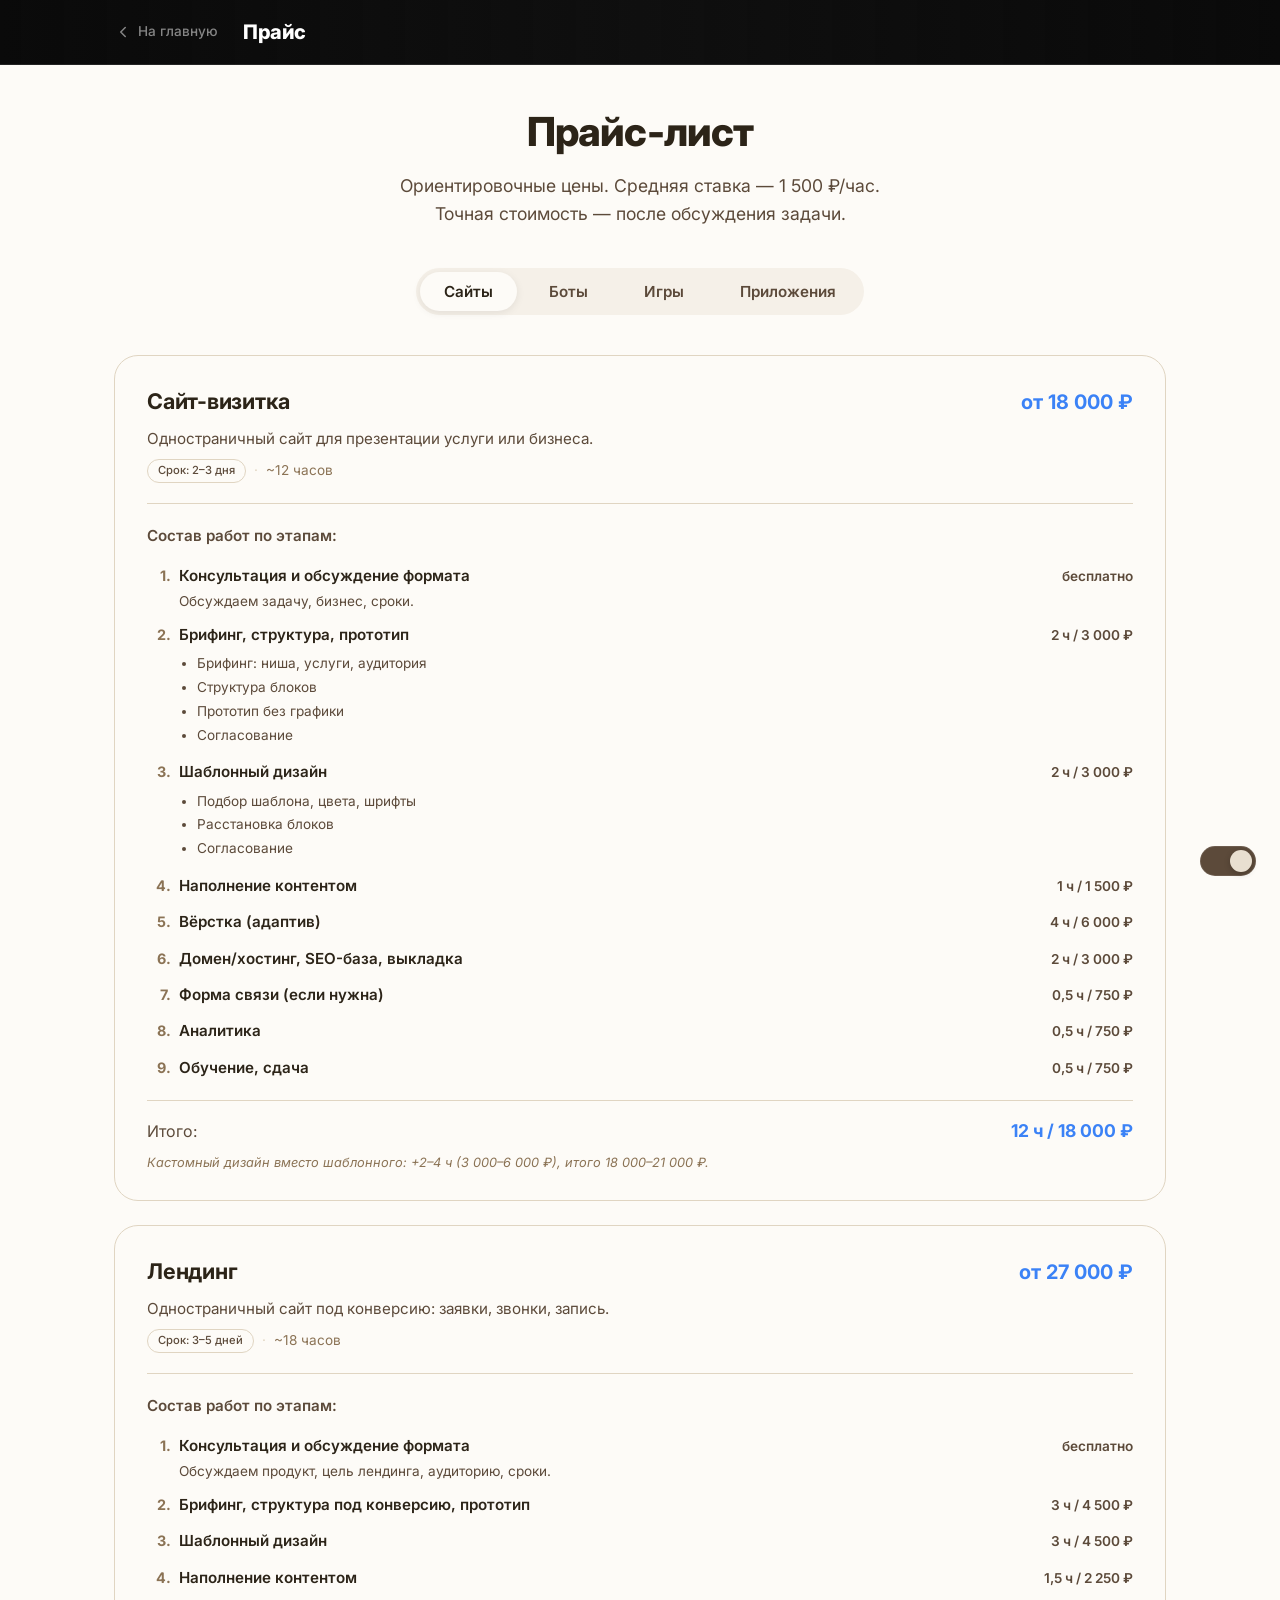
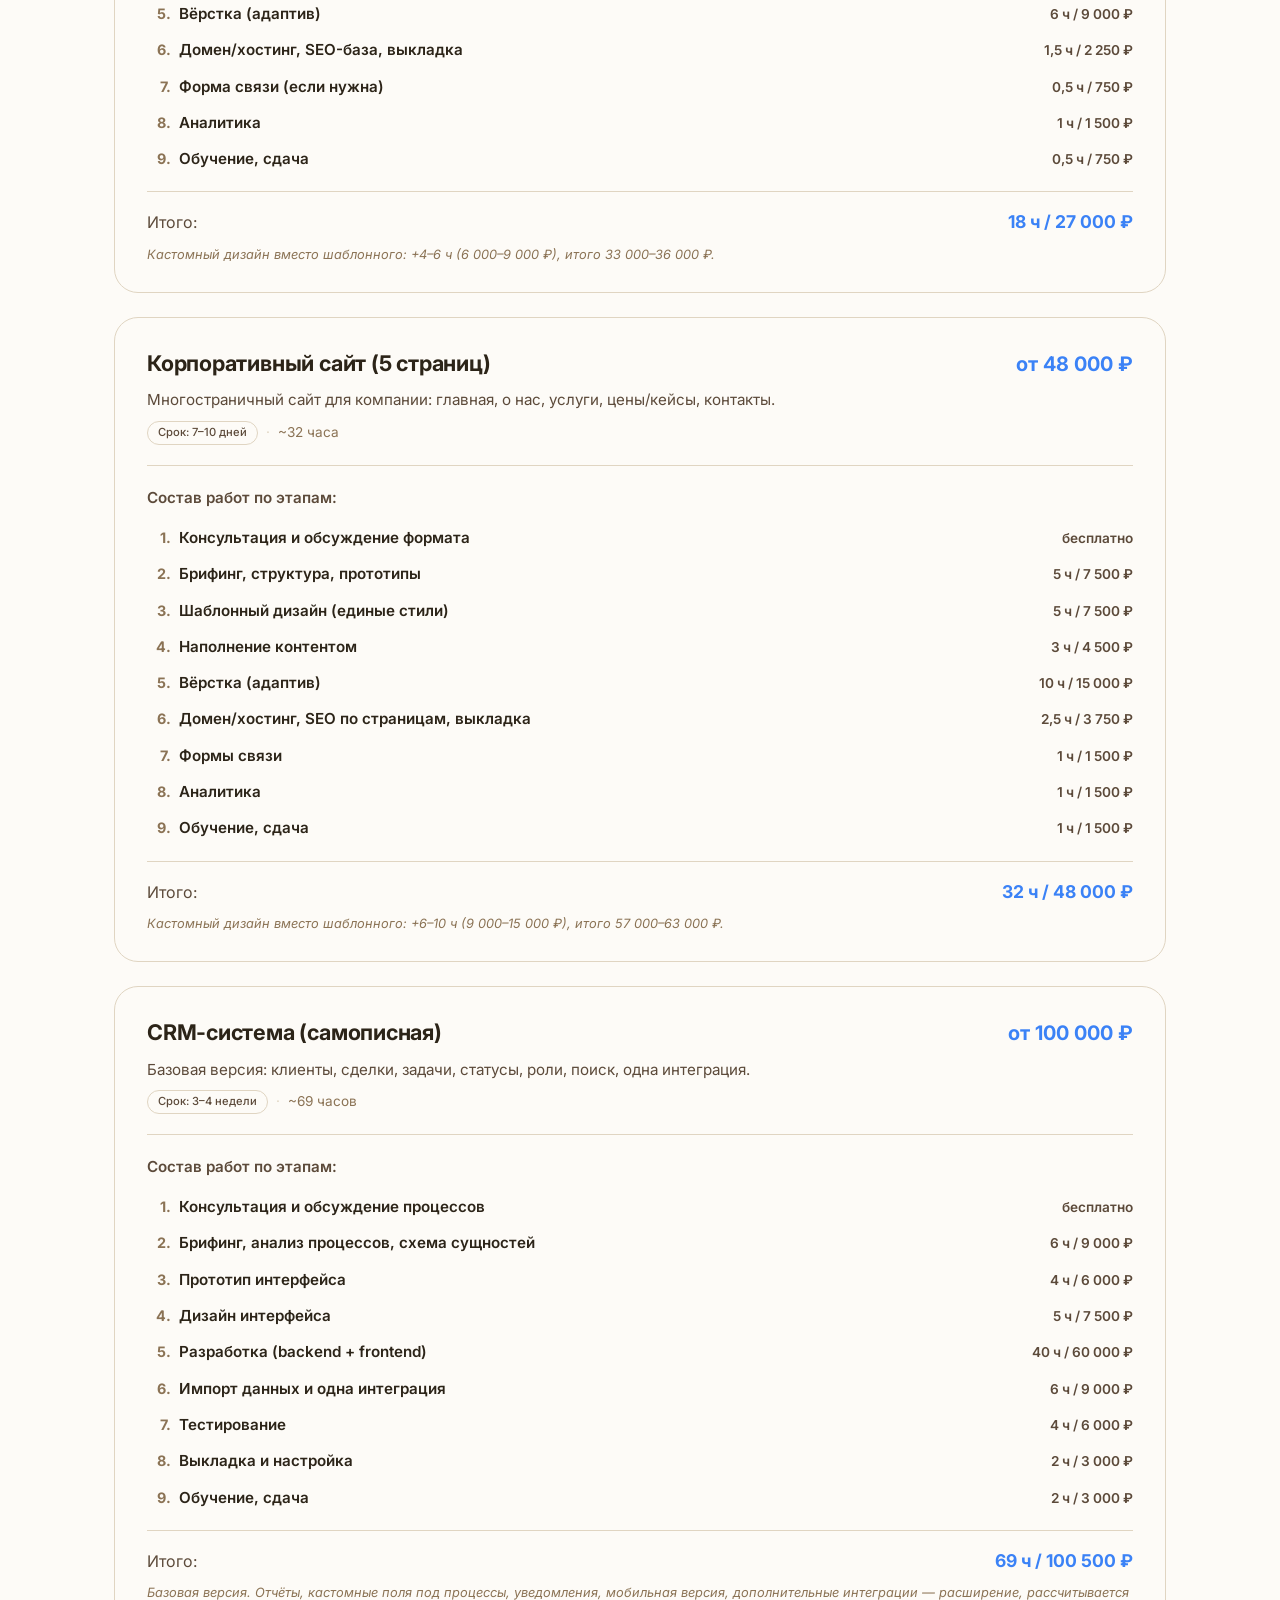
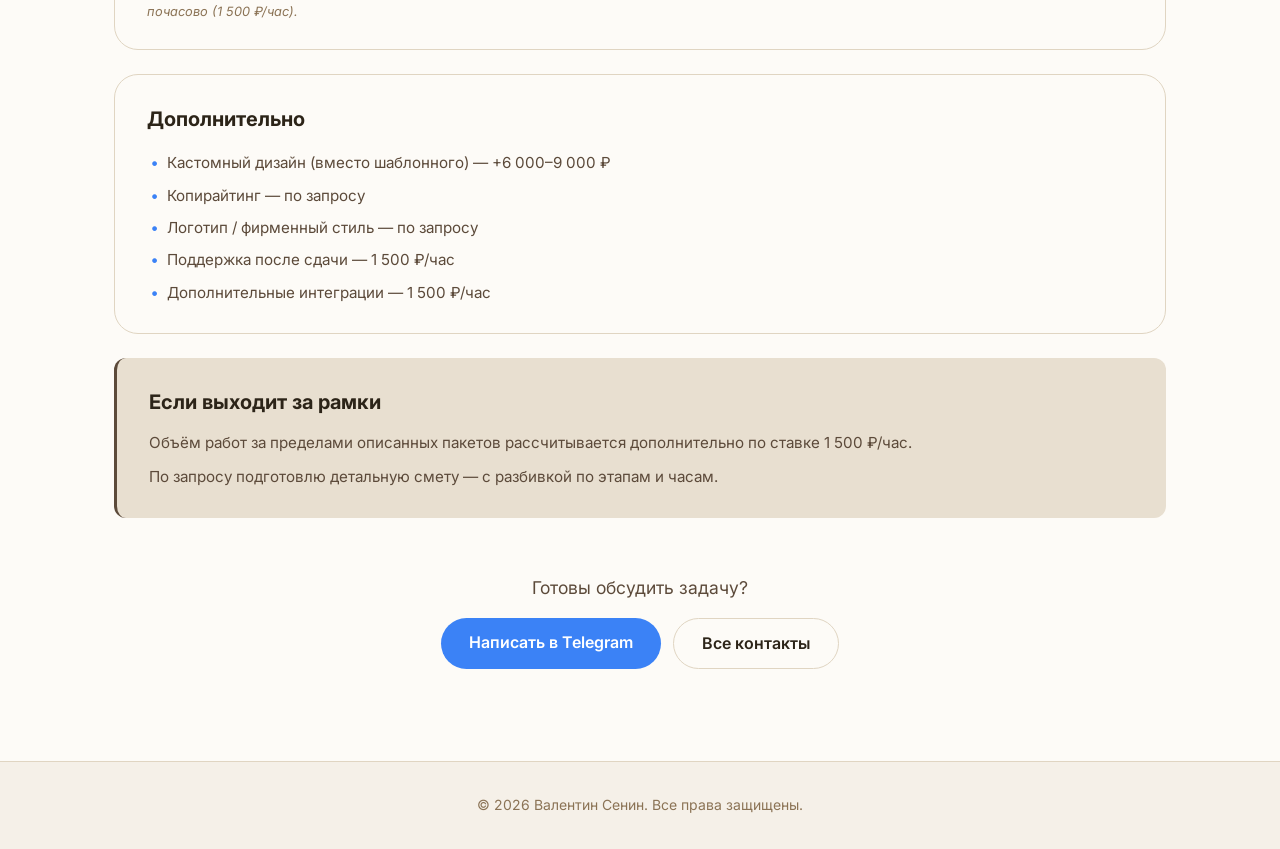
==== commit 51ea5cbe: "remove i18n.js + add logo + regular style fixes" ====
--- a/price.html
+++ b/price.html
@@ -1,5 +1,5 @@
 <!DOCTYPE html>
-<html lang="ru" data-title-key="price.docTitle" data-description-key="price.docDescription">
+<html lang="ru">
 <head>
     <meta charset="UTF-8" />
     <meta name="viewport" content="width=device-width, initial-scale=1.0" />
@@ -33,7 +33,6 @@
         })();
     </script>
 
-    <script src="js/i18n.js" defer></script>
     <script src="js/theme.js" defer></script>
     <script src="js/nav.js" defer></script>
     <script src="js/price.js" defer></script>
@@ -57,16 +56,11 @@
                     <svg width="20" height="20" viewBox="0 0 24 24" fill="none" stroke="currentColor" stroke-width="2" stroke-linecap="round" stroke-linejoin="round" aria-hidden="true">
                         <polyline points="15 18 9 12 15 6" />
                     </svg>
-                    <span data-i18n="price.back">На главную</span>
+                    <span>На главную</span>
                 </a>
                 <a href="#" class="logo top-logo">
-                    <span data-i18n="price.pageTitle">Прайс</span>
+                    <span>Прайс</span>
                 </a>
-            </div>
-
-            <div class="lang-switcher" role="group" aria-label="Переключение языка">
-                <button class="lang-btn active" type="button" data-lang="ru" aria-pressed="true" aria-label="Русский">RU</button>
-                <button class="lang-btn" type="button" data-lang="en" aria-pressed="false" aria-label="English">EN</button>
             </div>
         </div>
     </header>
@@ -77,23 +71,23 @@
 
             <!-- HERO -->
             <div class="price-hero">
-                <h1 class="price-hero__title" data-i18n="price.title">Прайс-лист</h1>
-                <p class="price-hero__subtitle" data-i18n="price.subtitle">Ориентировочные цены. Средняя ставка — 1 500 ₽/час.<br>Точная стоимость — после обсуждения задачи.</p>
+                <h1 class="price-hero__title">Прайс-лист</h1>
+                <p class="price-hero__subtitle">Ориентировочные цены. Средняя ставка — 1 500 ₽/час.<br>Точная стоимость — после обсуждения задачи.</p>
             </div>
 
             <!-- ТАБЫ -->
             <div class="price-tabs" role="tablist" aria-label="Категории услуг">
                 <button class="price-tab active" type="button" role="tab" data-price-tab="sites" aria-selected="true">
-                    <span data-i18n="price.tabs.sites">Сайты</span>
+                    <span>Сайты</span>
                 </button>
                 <button class="price-tab" type="button" role="tab" data-price-tab="bots" aria-selected="false">
-                    <span data-i18n="price.tabs.bots">Боты</span>
+                    <span>Боты</span>
                 </button>
                 <button class="price-tab" type="button" role="tab" data-price-tab="games" aria-selected="false">
-                    <span data-i18n="price.tabs.games">Игры</span>
+                    <span>Игры</span>
                 </button>
                 <button class="price-tab" type="button" role="tab" data-price-tab="apps" aria-selected="false">
-                    <span data-i18n="price.tabs.apps">Приложения</span>
+                    <span>Приложения</span>
                 </button>
             </div>
 
@@ -103,345 +97,345 @@
                 <!-- 1. Сайт-визитка -->
                 <article class="price-card">
                     <header class="price-card__header">
-                        <h2 class="price-card__title" data-i18n="price.sites.vizitka.title">Сайт-визитка</h2>
-                        <span class="price-card__price" data-i18n="price.sites.vizitka.price">от 18 000 ₽</span>
+                        <h2 class="price-card__title">Сайт-визитка</h2>
+                        <span class="price-card__price">от 18 000 ₽</span>
                     </header>
-                    <p class="price-card__desc" data-i18n="price.sites.vizitka.desc">Одностраничный сайт для презентации услуги или бизнеса.</p>
+                    <p class="price-card__desc">Одностраничный сайт для презентации услуги или бизнеса.</p>
                     <div class="price-card__meta">
-                        <span class="tag tag--small" data-i18n="price.sites.vizitka.term">Срок: 2–3 дня</span>
+                        <span class="tag tag--small">Срок: 2–3 дня</span>
                         <span class="price-card__meta-sep" aria-hidden="true">·</span>
-                        <span data-i18n="price.sites.vizitka.hours">~12 часов</span>
+                        <span>~12 часов</span>
                     </div>
 
                     <div class="price-stages">
-                        <h3 class="price-stages__title" data-i18n="price.stagesTitle">Состав работ по этапам:</h3>
+                        <h3 class="price-stages__title">Состав работ по этапам:</h3>
                         <ol class="price-stages__list">
                             <li class="price-stage">
                                 <div class="price-stage__head">
-                                    <span class="price-stage__name" data-i18n="price.sites.vizitka.s1.name">Консультация и обсуждение формата</span>
-                                    <span class="price-stage__cost" data-i18n="price.sites.vizitka.s1.cost">бесплатно</span>
-                                </div>
-                                <p class="price-stage__detail" data-i18n="price.sites.vizitka.s1.detail">Обсуждаем задачу, бизнес, сроки.</p>
-                            </li>
-                            <li class="price-stage">
-                                <div class="price-stage__head">
-                                    <span class="price-stage__name" data-i18n="price.sites.vizitka.s2.name">Брифинг, структура, прототип</span>
-                                    <span class="price-stage__cost" data-i18n="price.sites.vizitka.s2.cost">2 ч / 3 000 ₽</span>
+                                    <span class="price-stage__name">Консультация и обсуждение формата</span>
+                                    <span class="price-stage__cost">бесплатно</span>
+                                </div>
+                                <p class="price-stage__detail">Обсуждаем задачу, бизнес, сроки.</p>
+                            </li>
+                            <li class="price-stage">
+                                <div class="price-stage__head">
+                                    <span class="price-stage__name">Брифинг, структура, прототип</span>
+                                    <span class="price-stage__cost">2 ч / 3 000 ₽</span>
                                 </div>
                                 <ul class="price-stage__bullets">
-                                    <li data-i18n="price.sites.vizitka.s2.b1">Брифинг: ниша, услуги, аудитория</li>
-                                    <li data-i18n="price.sites.vizitka.s2.b2">Структура блоков</li>
-                                    <li data-i18n="price.sites.vizitka.s2.b3">Прототип без графики</li>
-                                    <li data-i18n="price.sites.vizitka.s2.b4">Согласование</li>
+                                    <li>Брифинг: ниша, услуги, аудитория</li>
+                                    <li>Структура блоков</li>
+                                    <li>Прототип без графики</li>
+                                    <li>Согласование</li>
                                 </ul>
                             </li>
                             <li class="price-stage">
                                 <div class="price-stage__head">
-                                    <span class="price-stage__name" data-i18n="price.sites.vizitka.s3.name">Шаблонный дизайн</span>
-                                    <span class="price-stage__cost" data-i18n="price.sites.vizitka.s3.cost">2 ч / 3 000 ₽</span>
+                                    <span class="price-stage__name">Шаблонный дизайн</span>
+                                    <span class="price-stage__cost">2 ч / 3 000 ₽</span>
                                 </div>
                                 <ul class="price-stage__bullets">
-                                    <li data-i18n="price.sites.vizitka.s3.b1">Подбор шаблона, цвета, шрифты</li>
-                                    <li data-i18n="price.sites.vizitka.s3.b2">Расстановка блоков</li>
-                                    <li data-i18n="price.sites.vizitka.s3.b3">Согласование</li>
+                                    <li>Подбор шаблона, цвета, шрифты</li>
+                                    <li>Расстановка блоков</li>
+                                    <li>Согласование</li>
                                 </ul>
                             </li>
                             <li class="price-stage">
                                 <div class="price-stage__head">
-                                    <span class="price-stage__name" data-i18n="price.sites.vizitka.s4.name">Наполнение контентом</span>
-                                    <span class="price-stage__cost" data-i18n="price.sites.vizitka.s4.cost">1 ч / 1 500 ₽</span>
-                                </div>
-                            </li>
-                            <li class="price-stage">
-                                <div class="price-stage__head">
-                                    <span class="price-stage__name" data-i18n="price.sites.vizitka.s5.name">Вёрстка (адаптив)</span>
-                                    <span class="price-stage__cost" data-i18n="price.sites.vizitka.s5.cost">4 ч / 6 000 ₽</span>
-                                </div>
-                            </li>
-                            <li class="price-stage">
-                                <div class="price-stage__head">
-                                    <span class="price-stage__name" data-i18n="price.sites.vizitka.s6.name">Домен/хостинг, SEO-база, выкладка</span>
-                                    <span class="price-stage__cost" data-i18n="price.sites.vizitka.s6.cost">2 ч / 3 000 ₽</span>
-                                </div>
-                            </li>
-                            <li class="price-stage">
-                                <div class="price-stage__head">
-                                    <span class="price-stage__name" data-i18n="price.sites.vizitka.s7.name">Форма связи (если нужна)</span>
-                                    <span class="price-stage__cost" data-i18n="price.sites.vizitka.s7.cost">0,5 ч / 750 ₽</span>
-                                </div>
-                            </li>
-                            <li class="price-stage">
-                                <div class="price-stage__head">
-                                    <span class="price-stage__name" data-i18n="price.sites.vizitka.s8.name">Аналитика</span>
-                                    <span class="price-stage__cost" data-i18n="price.sites.vizitka.s8.cost">0,5 ч / 750 ₽</span>
-                                </div>
-                            </li>
-                            <li class="price-stage">
-                                <div class="price-stage__head">
-                                    <span class="price-stage__name" data-i18n="price.sites.vizitka.s9.name">Обучение, сдача</span>
-                                    <span class="price-stage__cost" data-i18n="price.sites.vizitka.s9.cost">0,5 ч / 750 ₽</span>
+                                    <span class="price-stage__name">Наполнение контентом</span>
+                                    <span class="price-stage__cost">1 ч / 1 500 ₽</span>
+                                </div>
+                            </li>
+                            <li class="price-stage">
+                                <div class="price-stage__head">
+                                    <span class="price-stage__name">Вёрстка (адаптив)</span>
+                                    <span class="price-stage__cost">4 ч / 6 000 ₽</span>
+                                </div>
+                            </li>
+                            <li class="price-stage">
+                                <div class="price-stage__head">
+                                    <span class="price-stage__name">Домен/хостинг, SEO-база, выкладка</span>
+                                    <span class="price-stage__cost">2 ч / 3 000 ₽</span>
+                                </div>
+                            </li>
+                            <li class="price-stage">
+                                <div class="price-stage__head">
+                                    <span class="price-stage__name">Форма связи (если нужна)</span>
+                                    <span class="price-stage__cost">0,5 ч / 750 ₽</span>
+                                </div>
+                            </li>
+                            <li class="price-stage">
+                                <div class="price-stage__head">
+                                    <span class="price-stage__name">Аналитика</span>
+                                    <span class="price-stage__cost">0,5 ч / 750 ₽</span>
+                                </div>
+                            </li>
+                            <li class="price-stage">
+                                <div class="price-stage__head">
+                                    <span class="price-stage__name">Обучение, сдача</span>
+                                    <span class="price-stage__cost">0,5 ч / 750 ₽</span>
                                 </div>
                             </li>
                         </ol>
 
                         <div class="price-card__total">
-                            <span data-i18n="price.total">Итого:</span>
-                            <strong data-i18n="price.sites.vizitka.total">12 ч / 18 000 ₽</strong>
+                            <span>Итого:</span>
+                            <strong>12 ч / 18 000 ₽</strong>
                         </div>
-                        <p class="price-card__note" data-i18n="price.sites.vizitka.note">Кастомный дизайн вместо шаблонного: +2–4 ч (3 000–6 000 ₽), итого 18 000–21 000 ₽.</p>
+                        <p class="price-card__note">Кастомный дизайн вместо шаблонного: +2–4 ч (3 000–6 000 ₽), итого 18 000–21 000 ₽.</p>
                     </div>
                 </article>
 
                 <!-- 2. Лендинг -->
                 <article class="price-card">
                     <header class="price-card__header">
-                        <h2 class="price-card__title" data-i18n="price.sites.landing.title">Лендинг</h2>
-                        <span class="price-card__price" data-i18n="price.sites.landing.price">от 27 000 ₽</span>
+                        <h2 class="price-card__title">Лендинг</h2>
+                        <span class="price-card__price">от 27 000 ₽</span>
                     </header>
-                    <p class="price-card__desc" data-i18n="price.sites.landing.desc">Одностраничный сайт под конверсию: заявки, звонки, запись.</p>
+                    <p class="price-card__desc">Одностраничный сайт под конверсию: заявки, звонки, запись.</p>
                     <div class="price-card__meta">
-                        <span class="tag tag--small" data-i18n="price.sites.landing.term">Срок: 3–5 дней</span>
+                        <span class="tag tag--small">Срок: 3–5 дней</span>
                         <span class="price-card__meta-sep" aria-hidden="true">·</span>
-                        <span data-i18n="price.sites.landing.hours">~18 часов</span>
+                        <span>~18 часов</span>
                     </div>
 
                     <div class="price-stages">
-                        <h3 class="price-stages__title" data-i18n="price.stagesTitle">Состав работ по этапам:</h3>
+                        <h3 class="price-stages__title">Состав работ по этапам:</h3>
                         <ol class="price-stages__list">
                             <li class="price-stage">
                                 <div class="price-stage__head">
-                                    <span class="price-stage__name" data-i18n="price.sites.landing.s1.name">Консультация и обсуждение формата</span>
-                                    <span class="price-stage__cost" data-i18n="price.sites.landing.s1.cost">бесплатно</span>
-                                </div>
-                                <p class="price-stage__detail" data-i18n="price.sites.landing.s1.detail">Обсуждаем продукт, цель лендинга, аудиторию, сроки.</p>
-                            </li>
-                            <li class="price-stage">
-                                <div class="price-stage__head">
-                                    <span class="price-stage__name" data-i18n="price.sites.landing.s2.name">Брифинг, структура под конверсию, прототип</span>
-                                    <span class="price-stage__cost" data-i18n="price.sites.landing.s2.cost">3 ч / 4 500 ₽</span>
-                                </div>
-                            </li>
-                            <li class="price-stage">
-                                <div class="price-stage__head">
-                                    <span class="price-stage__name" data-i18n="price.sites.landing.s3.name">Шаблонный дизайн</span>
-                                    <span class="price-stage__cost" data-i18n="price.sites.landing.s3.cost">3 ч / 4 500 ₽</span>
-                                </div>
-                            </li>
-                            <li class="price-stage">
-                                <div class="price-stage__head">
-                                    <span class="price-stage__name" data-i18n="price.sites.landing.s4.name">Наполнение контентом</span>
-                                    <span class="price-stage__cost" data-i18n="price.sites.landing.s4.cost">1,5 ч / 2 250 ₽</span>
-                                </div>
-                            </li>
-                            <li class="price-stage">
-                                <div class="price-stage__head">
-                                    <span class="price-stage__name" data-i18n="price.sites.landing.s5.name">Вёрстка (адаптив)</span>
-                                    <span class="price-stage__cost" data-i18n="price.sites.landing.s5.cost">6 ч / 9 000 ₽</span>
-                                </div>
-                            </li>
-                            <li class="price-stage">
-                                <div class="price-stage__head">
-                                    <span class="price-stage__name" data-i18n="price.sites.landing.s6.name">Домен/хостинг, SEO-база, выкладка</span>
-                                    <span class="price-stage__cost" data-i18n="price.sites.landing.s6.cost">1,5 ч / 2 250 ₽</span>
-                                </div>
-                            </li>
-                            <li class="price-stage">
-                                <div class="price-stage__head">
-                                    <span class="price-stage__name" data-i18n="price.sites.landing.s7.name">Форма связи (если нужна)</span>
-                                    <span class="price-stage__cost" data-i18n="price.sites.landing.s7.cost">0,5 ч / 750 ₽</span>
-                                </div>
-                            </li>
-                            <li class="price-stage">
-                                <div class="price-stage__head">
-                                    <span class="price-stage__name" data-i18n="price.sites.landing.s8.name">Аналитика</span>
-                                    <span class="price-stage__cost" data-i18n="price.sites.landing.s8.cost">1 ч / 1 500 ₽</span>
-                                </div>
-                            </li>
-                            <li class="price-stage">
-                                <div class="price-stage__head">
-                                    <span class="price-stage__name" data-i18n="price.sites.landing.s9.name">Обучение, сдача</span>
-                                    <span class="price-stage__cost" data-i18n="price.sites.landing.s9.cost">0,5 ч / 750 ₽</span>
+                                    <span class="price-stage__name">Консультация и обсуждение формата</span>
+                                    <span class="price-stage__cost">бесплатно</span>
+                                </div>
+                                <p class="price-stage__detail">Обсуждаем продукт, цель лендинга, аудиторию, сроки.</p>
+                            </li>
+                            <li class="price-stage">
+                                <div class="price-stage__head">
+                                    <span class="price-stage__name">Брифинг, структура под конверсию, прототип</span>
+                                    <span class="price-stage__cost">3 ч / 4 500 ₽</span>
+                                </div>
+                            </li>
+                            <li class="price-stage">
+                                <div class="price-stage__head">
+                                    <span class="price-stage__name">Шаблонный дизайн</span>
+                                    <span class="price-stage__cost">3 ч / 4 500 ₽</span>
+                                </div>
+                            </li>
+                            <li class="price-stage">
+                                <div class="price-stage__head">
+                                    <span class="price-stage__name">Наполнение контентом</span>
+                                    <span class="price-stage__cost">1,5 ч / 2 250 ₽</span>
+                                </div>
+                            </li>
+                            <li class="price-stage">
+                                <div class="price-stage__head">
+                                    <span class="price-stage__name">Вёрстка (адаптив)</span>
+                                    <span class="price-stage__cost">6 ч / 9 000 ₽</span>
+                                </div>
+                            </li>
+                            <li class="price-stage">
+                                <div class="price-stage__head">
+                                    <span class="price-stage__name">Домен/хостинг, SEO-база, выкладка</span>
+                                    <span class="price-stage__cost">1,5 ч / 2 250 ₽</span>
+                                </div>
+                            </li>
+                            <li class="price-stage">
+                                <div class="price-stage__head">
+                                    <span class="price-stage__name">Форма связи (если нужна)</span>
+                                    <span class="price-stage__cost">0,5 ч / 750 ₽</span>
+                                </div>
+                            </li>
+                            <li class="price-stage">
+                                <div class="price-stage__head">
+                                    <span class="price-stage__name">Аналитика</span>
+                                    <span class="price-stage__cost">1 ч / 1 500 ₽</span>
+                                </div>
+                            </li>
+                            <li class="price-stage">
+                                <div class="price-stage__head">
+                                    <span class="price-stage__name">Обучение, сдача</span>
+                                    <span class="price-stage__cost">0,5 ч / 750 ₽</span>
                                 </div>
                             </li>
                         </ol>
 
                         <div class="price-card__total">
-                            <span data-i18n="price.total">Итого:</span>
-                            <strong data-i18n="price.sites.landing.total">18 ч / 27 000 ₽</strong>
+                            <span>Итого:</span>
+                            <strong>18 ч / 27 000 ₽</strong>
                         </div>
-                        <p class="price-card__note" data-i18n="price.sites.landing.note">Кастомный дизайн вместо шаблонного: +4–6 ч (6 000–9 000 ₽), итого 33 000–36 000 ₽.</p>
+                        <p class="price-card__note">Кастомный дизайн вместо шаблонного: +4–6 ч (6 000–9 000 ₽), итого 33 000–36 000 ₽.</p>
                     </div>
                 </article>
 
                 <!-- 3. Корпоративный сайт -->
                 <article class="price-card">
                     <header class="price-card__header">
-                        <h2 class="price-card__title" data-i18n="price.sites.corporate.title">Корпоративный сайт (5 страниц)</h2>
-                        <span class="price-card__price" data-i18n="price.sites.corporate.price">от 48 000 ₽</span>
+                        <h2 class="price-card__title">Корпоративный сайт (5 страниц)</h2>
+                        <span class="price-card__price">от 48 000 ₽</span>
                     </header>
-                    <p class="price-card__desc" data-i18n="price.sites.corporate.desc">Многостраничный сайт для компании: главная, о нас, услуги, цены/кейсы, контакты.</p>
+                    <p class="price-card__desc">Многостраничный сайт для компании: главная, о нас, услуги, цены/кейсы, контакты.</p>
                     <div class="price-card__meta">
-                        <span class="tag tag--small" data-i18n="price.sites.corporate.term">Срок: 7–10 дней</span>
+                        <span class="tag tag--small">Срок: 7–10 дней</span>
                         <span class="price-card__meta-sep" aria-hidden="true">·</span>
-                        <span data-i18n="price.sites.corporate.hours">~32 часа</span>
+                        <span>~32 часа</span>
                     </div>
 
                     <div class="price-stages">
-                        <h3 class="price-stages__title" data-i18n="price.stagesTitle">Состав работ по этапам:</h3>
+                        <h3 class="price-stages__title">Состав работ по этапам:</h3>
                         <ol class="price-stages__list">
                             <li class="price-stage">
                                 <div class="price-stage__head">
-                                    <span class="price-stage__name" data-i18n="price.sites.corporate.s1.name">Консультация и обсуждение формата</span>
-                                    <span class="price-stage__cost" data-i18n="price.sites.corporate.s1.cost">бесплатно</span>
-                                </div>
-                            </li>
-                            <li class="price-stage">
-                                <div class="price-stage__head">
-                                    <span class="price-stage__name" data-i18n="price.sites.corporate.s2.name">Брифинг, структура, прототипы</span>
-                                    <span class="price-stage__cost" data-i18n="price.sites.corporate.s2.cost">5 ч / 7 500 ₽</span>
-                                </div>
-                            </li>
-                            <li class="price-stage">
-                                <div class="price-stage__head">
-                                    <span class="price-stage__name" data-i18n="price.sites.corporate.s3.name">Шаблонный дизайн (единые стили)</span>
-                                    <span class="price-stage__cost" data-i18n="price.sites.corporate.s3.cost">5 ч / 7 500 ₽</span>
-                                </div>
-                            </li>
-                            <li class="price-stage">
-                                <div class="price-stage__head">
-                                    <span class="price-stage__name" data-i18n="price.sites.corporate.s4.name">Наполнение контентом</span>
-                                    <span class="price-stage__cost" data-i18n="price.sites.corporate.s4.cost">3 ч / 4 500 ₽</span>
-                                </div>
-                            </li>
-                            <li class="price-stage">
-                                <div class="price-stage__head">
-                                    <span class="price-stage__name" data-i18n="price.sites.corporate.s5.name">Вёрстка (адаптив)</span>
-                                    <span class="price-stage__cost" data-i18n="price.sites.corporate.s5.cost">10 ч / 15 000 ₽</span>
-                                </div>
-                            </li>
-                            <li class="price-stage">
-                                <div class="price-stage__head">
-                                    <span class="price-stage__name" data-i18n="price.sites.corporate.s6.name">Домен/хостинг, SEO по страницам, выкладка</span>
-                                    <span class="price-stage__cost" data-i18n="price.sites.corporate.s6.cost">2,5 ч / 3 750 ₽</span>
-                                </div>
-                            </li>
-                            <li class="price-stage">
-                                <div class="price-stage__head">
-                                    <span class="price-stage__name" data-i18n="price.sites.corporate.s7.name">Формы связи</span>
-                                    <span class="price-stage__cost" data-i18n="price.sites.corporate.s7.cost">1 ч / 1 500 ₽</span>
-                                </div>
-                            </li>
-                            <li class="price-stage">
-                                <div class="price-stage__head">
-                                    <span class="price-stage__name" data-i18n="price.sites.corporate.s8.name">Аналитика</span>
-                                    <span class="price-stage__cost" data-i18n="price.sites.corporate.s8.cost">1 ч / 1 500 ₽</span>
-                                </div>
-                            </li>
-                            <li class="price-stage">
-                                <div class="price-stage__head">
-                                    <span class="price-stage__name" data-i18n="price.sites.corporate.s9.name">Обучение, сдача</span>
-                                    <span class="price-stage__cost" data-i18n="price.sites.corporate.s9.cost">1 ч / 1 500 ₽</span>
+                                    <span class="price-stage__name">Консультация и обсуждение формата</span>
+                                    <span class="price-stage__cost">бесплатно</span>
+                                </div>
+                            </li>
+                            <li class="price-stage">
+                                <div class="price-stage__head">
+                                    <span class="price-stage__name">Брифинг, структура, прототипы</span>
+                                    <span class="price-stage__cost">5 ч / 7 500 ₽</span>
+                                </div>
+                            </li>
+                            <li class="price-stage">
+                                <div class="price-stage__head">
+                                    <span class="price-stage__name">Шаблонный дизайн (единые стили)</span>
+                                    <span class="price-stage__cost">5 ч / 7 500 ₽</span>
+                                </div>
+                            </li>
+                            <li class="price-stage">
+                                <div class="price-stage__head">
+                                    <span class="price-stage__name">Наполнение контентом</span>
+                                    <span class="price-stage__cost">3 ч / 4 500 ₽</span>
+                                </div>
+                            </li>
+                            <li class="price-stage">
+                                <div class="price-stage__head">
+                                    <span class="price-stage__name">Вёрстка (адаптив)</span>
+                                    <span class="price-stage__cost">10 ч / 15 000 ₽</span>
+                                </div>
+                            </li>
+                            <li class="price-stage">
+                                <div class="price-stage__head">
+                                    <span class="price-stage__name">Домен/хостинг, SEO по страницам, выкладка</span>
+                                    <span class="price-stage__cost">2,5 ч / 3 750 ₽</span>
+                                </div>
+                            </li>
+                            <li class="price-stage">
+                                <div class="price-stage__head">
+                                    <span class="price-stage__name">Формы связи</span>
+                                    <span class="price-stage__cost">1 ч / 1 500 ₽</span>
+                                </div>
+                            </li>
+                            <li class="price-stage">
+                                <div class="price-stage__head">
+                                    <span class="price-stage__name">Аналитика</span>
+                                    <span class="price-stage__cost">1 ч / 1 500 ₽</span>
+                                </div>
+                            </li>
+                            <li class="price-stage">
+                                <div class="price-stage__head">
+                                    <span class="price-stage__name">Обучение, сдача</span>
+                                    <span class="price-stage__cost">1 ч / 1 500 ₽</span>
                                 </div>
                             </li>
                         </ol>
 
                         <div class="price-card__total">
-                            <span data-i18n="price.total">Итого:</span>
-                            <strong data-i18n="price.sites.corporate.total">32 ч / 48 000 ₽</strong>
+                            <span>Итого:</span>
+                            <strong>32 ч / 48 000 ₽</strong>
                         </div>
-                        <p class="price-card__note" data-i18n="price.sites.corporate.note">Кастомный дизайн вместо шаблонного: +6–10 ч (9 000–15 000 ₽), итого 57 000–63 000 ₽.</p>
+                        <p class="price-card__note">Кастомный дизайн вместо шаблонного: +6–10 ч (9 000–15 000 ₽), итого 57 000–63 000 ₽.</p>
                     </div>
                 </article>
 
                 <!-- 4. CRM -->
                 <article class="price-card">
                     <header class="price-card__header">
-                        <h2 class="price-card__title" data-i18n="price.sites.crm.title">CRM-система (самописная)</h2>
-                        <span class="price-card__price" data-i18n="price.sites.crm.price">от 100 000 ₽</span>
+                        <h2 class="price-card__title">CRM-система (самописная)</h2>
+                        <span class="price-card__price">от 100 000 ₽</span>
                     </header>
-                    <p class="price-card__desc" data-i18n="price.sites.crm.desc">Базовая версия: клиенты, сделки, задачи, статусы, роли, поиск, одна интеграция.</p>
+                    <p class="price-card__desc">Базовая версия: клиенты, сделки, задачи, статусы, роли, поиск, одна интеграция.</p>
                     <div class="price-card__meta">
-                        <span class="tag tag--small" data-i18n="price.sites.crm.term">Срок: 3–4 недели</span>
+                        <span class="tag tag--small">Срок: 3–4 недели</span>
                         <span class="price-card__meta-sep" aria-hidden="true">·</span>
-                        <span data-i18n="price.sites.crm.hours">~69 часов</span>
+                        <span>~69 часов</span>
                     </div>
 
                     <div class="price-stages">
-                        <h3 class="price-stages__title" data-i18n="price.stagesTitle">Состав работ по этапам:</h3>
+                        <h3 class="price-stages__title">Состав работ по этапам:</h3>
                         <ol class="price-stages__list">
                             <li class="price-stage">
                                 <div class="price-stage__head">
-                                    <span class="price-stage__name" data-i18n="price.sites.crm.s1.name">Консультация и обсуждение процессов</span>
-                                    <span class="price-stage__cost" data-i18n="price.sites.crm.s1.cost">бесплатно</span>
-                                </div>
-                            </li>
-                            <li class="price-stage">
-                                <div class="price-stage__head">
-                                    <span class="price-stage__name" data-i18n="price.sites.crm.s2.name">Брифинг, анализ процессов, схема сущностей</span>
-                                    <span class="price-stage__cost" data-i18n="price.sites.crm.s2.cost">6 ч / 9 000 ₽</span>
-                                </div>
-                            </li>
-                            <li class="price-stage">
-                                <div class="price-stage__head">
-                                    <span class="price-stage__name" data-i18n="price.sites.crm.s3.name">Прототип интерфейса</span>
-                                    <span class="price-stage__cost" data-i18n="price.sites.crm.s3.cost">4 ч / 6 000 ₽</span>
-                                </div>
-                            </li>
-                            <li class="price-stage">
-                                <div class="price-stage__head">
-                                    <span class="price-stage__name" data-i18n="price.sites.crm.s4.name">Дизайн интерфейса</span>
-                                    <span class="price-stage__cost" data-i18n="price.sites.crm.s4.cost">5 ч / 7 500 ₽</span>
-                                </div>
-                            </li>
-                            <li class="price-stage">
-                                <div class="price-stage__head">
-                                    <span class="price-stage__name" data-i18n="price.sites.crm.s5.name">Разработка (backend + frontend)</span>
-                                    <span class="price-stage__cost" data-i18n="price.sites.crm.s5.cost">40 ч / 60 000 ₽</span>
-                                </div>
-                            </li>
-                            <li class="price-stage">
-                                <div class="price-stage__head">
-                                    <span class="price-stage__name" data-i18n="price.sites.crm.s6.name">Импорт данных и одна интеграция</span>
-                                    <span class="price-stage__cost" data-i18n="price.sites.crm.s6.cost">6 ч / 9 000 ₽</span>
-                                </div>
-                            </li>
-                            <li class="price-stage">
-                                <div class="price-stage__head">
-                                    <span class="price-stage__name" data-i18n="price.sites.crm.s7.name">Тестирование</span>
-                                    <span class="price-stage__cost" data-i18n="price.sites.crm.s7.cost">4 ч / 6 000 ₽</span>
-                                </div>
-                            </li>
-                            <li class="price-stage">
-                                <div class="price-stage__head">
-                                    <span class="price-stage__name" data-i18n="price.sites.crm.s8.name">Выкладка и настройка</span>
-                                    <span class="price-stage__cost" data-i18n="price.sites.crm.s8.cost">2 ч / 3 000 ₽</span>
-                                </div>
-                            </li>
-                            <li class="price-stage">
-                                <div class="price-stage__head">
-                                    <span class="price-stage__name" data-i18n="price.sites.crm.s9.name">Обучение, сдача</span>
-                                    <span class="price-stage__cost" data-i18n="price.sites.crm.s9.cost">2 ч / 3 000 ₽</span>
+                                    <span class="price-stage__name">Консультация и обсуждение процессов</span>
+                                    <span class="price-stage__cost">бесплатно</span>
+                                </div>
+                            </li>
+                            <li class="price-stage">
+                                <div class="price-stage__head">
+                                    <span class="price-stage__name">Брифинг, анализ процессов, схема сущностей</span>
+                                    <span class="price-stage__cost">6 ч / 9 000 ₽</span>
+                                </div>
+                            </li>
+                            <li class="price-stage">
+                                <div class="price-stage__head">
+                                    <span class="price-stage__name">Прототип интерфейса</span>
+                                    <span class="price-stage__cost">4 ч / 6 000 ₽</span>
+                                </div>
+                            </li>
+                            <li class="price-stage">
+                                <div class="price-stage__head">
+                                    <span class="price-stage__name">Дизайн интерфейса</span>
+                                    <span class="price-stage__cost">5 ч / 7 500 ₽</span>
+                                </div>
+                            </li>
+                            <li class="price-stage">
+                                <div class="price-stage__head">
+                                    <span class="price-stage__name">Разработка (backend + frontend)</span>
+                                    <span class="price-stage__cost">40 ч / 60 000 ₽</span>
+                                </div>
+                            </li>
+                            <li class="price-stage">
+                                <div class="price-stage__head">
+                                    <span class="price-stage__name">Импорт данных и одна интеграция</span>
+                                    <span class="price-stage__cost">6 ч / 9 000 ₽</span>
+                                </div>
+                            </li>
+                            <li class="price-stage">
+                                <div class="price-stage__head">
+                                    <span class="price-stage__name">Тестирование</span>
+                                    <span class="price-stage__cost">4 ч / 6 000 ₽</span>
+                                </div>
+                            </li>
+                            <li class="price-stage">
+                                <div class="price-stage__head">
+                                    <span class="price-stage__name">Выкладка и настройка</span>
+                                    <span class="price-stage__cost">2 ч / 3 000 ₽</span>
+                                </div>
+                            </li>
+                            <li class="price-stage">
+                                <div class="price-stage__head">
+                                    <span class="price-stage__name">Обучение, сдача</span>
+                                    <span class="price-stage__cost">2 ч / 3 000 ₽</span>
                                 </div>
                             </li>
                         </ol>
 
                         <div class="price-card__total">
-                            <span data-i18n="price.total">Итого:</span>
-                            <strong data-i18n="price.sites.crm.total">69 ч / 100 500 ₽</strong>
+                            <span>Итого:</span>
+                            <strong>69 ч / 100 500 ₽</strong>
                         </div>
-                        <p class="price-card__note" data-i18n="price.sites.crm.note">Базовая версия. Отчёты, кастомные поля под процессы, уведомления, мобильная версия, дополнительные интеграции — расширение, рассчитывается почасово (1 500 ₽/час).</p>
+                        <p class="price-card__note">Базовая версия. Отчёты, кастомные поля под процессы, уведомления, мобильная версия, дополнительные интеграции — расширение, рассчитывается почасово (1 500 ₽/час).</p>
                     </div>
                 </article>
 
                 <!-- ========== ДОПОЛНИТЕЛЬНО ========== -->
                 <section class="price-card"> 
-                    <h2 class="price-extra__title" data-i18n="price.extra.title">Дополнительно</h2>
+                    <h2 class="price-extra__title">Дополнительно</h2>
                     <ul class="price-extra__list">
-                        <li data-i18n="price.extra.design">Кастомный дизайн (вместо шаблонного) — +6 000–9 000 ₽</li>
-                        <li data-i18n="price.extra.copy">Копирайтинг — по запросу</li>
-                        <li data-i18n="price.extra.logo">Логотип / фирменный стиль — по запросу</li>
-                        <li data-i18n="price.extra.support">Поддержка после сдачи — 1 500 ₽/час</li>
-                        <li data-i18n="price.extra.integrations">Дополнительные интеграции — 1 500 ₽/час</li>
+                        <li>Кастомный дизайн (вместо шаблонного) — +6 000–9 000 ₽</li>
+                        <li>Копирайтинг — по запросу</li>
+                        <li>Логотип / фирменный стиль — по запросу</li>
+                        <li>Поддержка после сдачи — 1 500 ₽/час</li>
+                        <li>Дополнительные интеграции — 1 500 ₽/час</li>
                     </ul>
                 </section>
             </div>
@@ -449,43 +443,42 @@
             <!-- ========== ТАБ: БОТЫ (заглушка) ========== -->
             <div class="price-content" data-price-content="bots">
                 <div class="price-empty">
-                    <p class="price-empty__title" data-i18n="price.empty.title">Раздел в разработке</p>
-                    <p class="price-empty__desc" data-i18n="price.empty.desc">Скоро здесь появятся цены на ботов. А пока — обсудим задачу напрямую.</p>
-                    <a href="https://t.me/cosyplaid" target="_blank" rel="noopener noreferrer" class="btn btn--primary" data-i18n="price.empty.cta">Написать в Telegram</a>
+                    <p class="price-empty__title">Раздел в разработке</p>
+                    <p class="price-empty__desc">Скоро здесь появятся цены на ботов. А пока — обсудим задачу напрямую.</p>
+                    <a href="https://t.me/cosyplaid" target="_blank" rel="noopener noreferrer" class="btn btn--primary">Написать в Telegram</a>
                 </div>
             </div>
 
             <!-- ========== ТАБ: ИГРЫ (заглушка) ========== -->
             <div class="price-content" data-price-content="games">
                 <div class="price-empty">
-                    <p class="price-empty__title" data-i18n="price.empty.title">Раздел в разработке</p>
-                    <p class="price-empty__desc" data-i18n="price.empty.desc">Скоро здесь появятся цены на игры. А пока — обсудим задачу напрямую.</p>
-                    <a href="https://t.me/cosyplaid" target="_blank" rel="noopener noreferrer" class="btn btn--primary" data-i18n="price.empty.cta">Написать в Telegram</a>
+                    <p class="price-empty__title">Раздел в разработке</p>
+                    <p class="price-empty__desc">Скоро здесь появятся цены на игры. А пока — обсудим задачу напрямую.</p>
+                    <a href="https://t.me/cosyplaid" target="_blank" rel="noopener noreferrer" class="btn btn--primary">Написать в Telegram</a>
                 </div>
             </div>
 
             <!-- ========== ТАБ: ПРИЛОЖЕНИЯ (заглушка) ========== -->
             <div class="price-content" data-price-content="apps">
                 <div class="price-empty">
-                    <p class="price-empty__title" data-i18n="price.empty.title">Раздел в разработке</p>
-                    <p class="price-empty__desc" data-i18n="price.empty.desc">Скоро здесь появятся цены на приложения. А пока — обсудим задачу напрямую.</p>
-                    <a href="https://t.me/cosyplaid" target="_blank" rel="noopener noreferrer" class="btn btn--primary" data-i18n="price.empty.cta">Написать в Telegram</a>
+                    <p class="price-empty__title">Раздел в разработке</p>
+                    <p class="price-empty__desc">Скоро здесь появятся цены на приложения. А пока — обсудим задачу напрямую.</p>
+                    <a href="https://t.me/cosyplaid" target="_blank" rel="noopener noreferrer" class="btn btn--primary">Написать в Telegram</a>
                 </div>
             </div>
-
 
             <!-- ========== ЗА РАМКАМИ ========== -->
             <section class="price-scope">
-                <h2 class="price-scope__title" data-i18n="price.scope.title">Если выходит за рамки</h2>
-                <p class="price-scope__text" data-i18n="price.scope.text1">Объём работ за пределами описанных пакетов рассчитывается дополнительно по ставке 1 500 ₽/час.</p>
-                <p class="price-scope__text" data-i18n="price.scope.text2">По запросу подготовлю детальную смету — с разбивкой по этапам и часам.</p>
+                <h2 class="price-scope__title">Если выходит за рамки</h2>
+                <p class="price-scope__text">Объём работ за пределами описанных пакетов рассчитывается дополнительно по ставке 1 500 ₽/час.</p>
+                <p class="price-scope__text">По запросу подготовлю детальную смету — с разбивкой по этапам и часам.</p>
             </section>
             
             <div class="price-cta">
-                <p data-i18n="price.cta.text">Готовы обсудить задачу?</p>
+                <p>Готовы обсудить задачу?</p>
                 <div class="price-cta__actions user-select-none">
-                    <a href="https://t.me/cosyplaid" target="_blank" rel="noopener noreferrer" class="btn btn--primary" data-i18n="price.cta.telegram">Написать в Telegram</a>
-                    <a href="index.html#contacts" class="btn btn--secondary" data-i18n="price.cta.contacts">Все контакты</a>
+                    <a href="https://t.me/cosyplaid" target="_blank" rel="noopener noreferrer" class="btn btn--primary">Написать в Telegram</a>
+                    <a href="index.html#contacts" class="btn btn--secondary">Все контакты</a>
                 </div>
             </div>
             
@@ -495,7 +488,7 @@
     <!-- ========== ФУТЕР ========== -->
     <footer class="footer">
         <div class="container">
-            <p data-i18n="price.footer.copy">© 2026 Валентин Сенин. Все права защищены.</p>
+            <p>© 2026 Валентин Сенин. Все права защищены.</p>
         </div>
     </footer>
 
--- a/styles/style.css
+++ b/styles/style.css
@@ -281,6 +281,7 @@
     transition: color 0.2s;
     position: relative;
     cursor: pointer;
+    white-space: nowrap;
 }
 
 .nav__link::after {
@@ -503,7 +504,7 @@
 .tech-stack__scroll {
     overflow: hidden;
     position: relative;
-    padding: 4px 0;
+    padding: 10px 0;
     mask-image: linear-gradient(to right, transparent, black 8%, black 92%, transparent);
     -webkit-mask-image: linear-gradient(to right, transparent, black 8%, black 92%, transparent);
 }
@@ -513,7 +514,6 @@
     gap: 40px;
     animation: scrollTech 20s linear infinite;
     width: max-content;
-    padding: 6px 0;
 }
 
 .tech-stack__item {
@@ -532,17 +532,24 @@
     cursor: default;
 }
 
-.tech-stack__item i {
-    font-size: 1.2em;
-    line-height: 1;
-}
-
+/* Настройки для новых SVG-картинок */
+.tech-stack__icon {
+    width: 1.2em;
+    height: 1.2em;
+    object-fit: contain;
+    display: block;
+    /* Если иконки в SVG используют fill="currentColor", 
+       то они будут автоматически краситьcя в color контейнера */
+}
+
+/* Светлая тема */
 [data-theme="light"] .tech-stack__item {
     background: var(--bg-card);
     border: 1px solid var(--border-color);
     color: var(--text-secondary);
 }
 
+/* Темная тема */
 [data-theme="dark"] .tech-stack__item {
     background: rgba(255, 255, 255, 0.06);
     border: 1px solid rgba(255, 255, 255, 0.1);
@@ -1388,42 +1395,6 @@
 }
 
 /* ========================================
-   ПЕРЕКЛЮЧАТЕЛЬ ЯЗЫКОВ
-   ======================================== */
-.lang-switcher {
-    display: flex;
-    gap: 4px;
-    align-items: center;
-    margin-left: 16px;
-}
-
-.lang-btn {
-    background: transparent;
-    border: none;
-    padding: 4px 8px;
-    font-size: 0.7rem;
-    font-weight: 600;
-    color: rgba(255, 255, 255, 0.5);
-    cursor: pointer;
-    transition: all 0.3s;
-    border-radius: 4px;
-    text-transform: uppercase;
-    letter-spacing: 0.05em;
-}
-
-/* Hover языков — оставляем везде */
-.lang-btn:hover {
-    color: rgba(255, 255, 255, 0.85);
-}
-
-.lang-btn.active {
-    color: #ffffff;
-    background: rgba(255, 255, 255, 0.12);
-    padding: 4px 10px;
-    border-radius: 100px;
-}
-
-/* ========================================
    АДАПТИВ
    ======================================== */
 @media (max-width: 1024px) {
@@ -1456,72 +1427,10 @@
     .header {
         background: #0a0a0a ;
     }
-    .about__grid {
-        grid-template-columns: 1fr;
-        gap: 32px;
-    }
-    .service-item {
-        padding: 20px 16px;
-    }
-    .projects__grid {
-        grid-template-columns: 1fr;
-        max-width: 480px;
-        margin: 0 auto;
-    }
-    .hero__title {
-        font-size: 2.5rem;
-    }
-    .hero__image {
-        height: 40vh;
-        min-height: 300px;
-    }
-    .section-title {
-        font-size: 2rem;
-    }
-    .tech-stack__item {
-        padding: 10px 24px;
-        font-size: 0.875rem;
-    }
-    .tech-stack__wrapper {
-        padding: 110px 0 15px;
-    }
-    .skills__columns {
-        grid-template-columns: 1fr;
-        gap: 32px;
-    }
-
-    .lang-switcher {
-        margin-left: 8px;
-    }
-
-    .lang-btn {
-        font-size: 0.6rem;
-        padding: 2px 6px;
-    }
-
-    .modal__image {
-        height: 300px;
-    }
-
-    .modal__gallery img {
-        height: 120px;
-    }
-}
-
-@media (max-width: 640px) {
-    
-    .footer {
-        padding-bottom: 80px;
-    }
-    
-    .header__back span {
-        display: inline;
-    }
-
     .burger {
         display: flex;
     }
-
+    /* Прячем обычное меню и делаем его выпадающим */
     .nav {
         position: absolute;
         top: 100%;
@@ -1536,7 +1445,6 @@
         pointer-events: none;
         z-index: 999;
     }
-
     .nav--open {
         transform: translateY(0);
         opacity: 1;
@@ -1578,6 +1486,58 @@
         height: 1px;
         background: rgba(255, 255, 255, 0.15);
         margin: 4px 0;
+    }
+    .about__grid {
+        grid-template-columns: 1fr;
+        gap: 32px;
+    }
+    .service-item {
+        padding: 20px 16px;
+    }
+    .projects__grid {
+        grid-template-columns: 1fr;
+        max-width: 480px;
+        margin: 0 auto;
+    }
+    .hero__title {
+        font-size: 2.5rem;
+    }
+    .hero__image {
+        height: 40vh;
+        min-height: 300px;
+    }
+    .section-title {
+        font-size: 2rem;
+    }
+    .tech-stack__item {
+        padding: 10px 24px;
+        font-size: 0.875rem;
+    }
+    .tech-stack__wrapper {
+        padding: 110px 0 15px;
+    }
+    .skills__columns {
+        grid-template-columns: 1fr;
+        gap: 32px;
+    }
+
+    .modal__image {
+        height: 300px;
+    }
+
+    .modal__gallery img {
+        height: 120px;
+    }
+}
+
+@media (max-width: 640px) {
+    
+    .footer {
+        padding-bottom: 80px;
+    }
+    
+    .header__back span {
+        display: inline;
     }
 
     .hero__title {
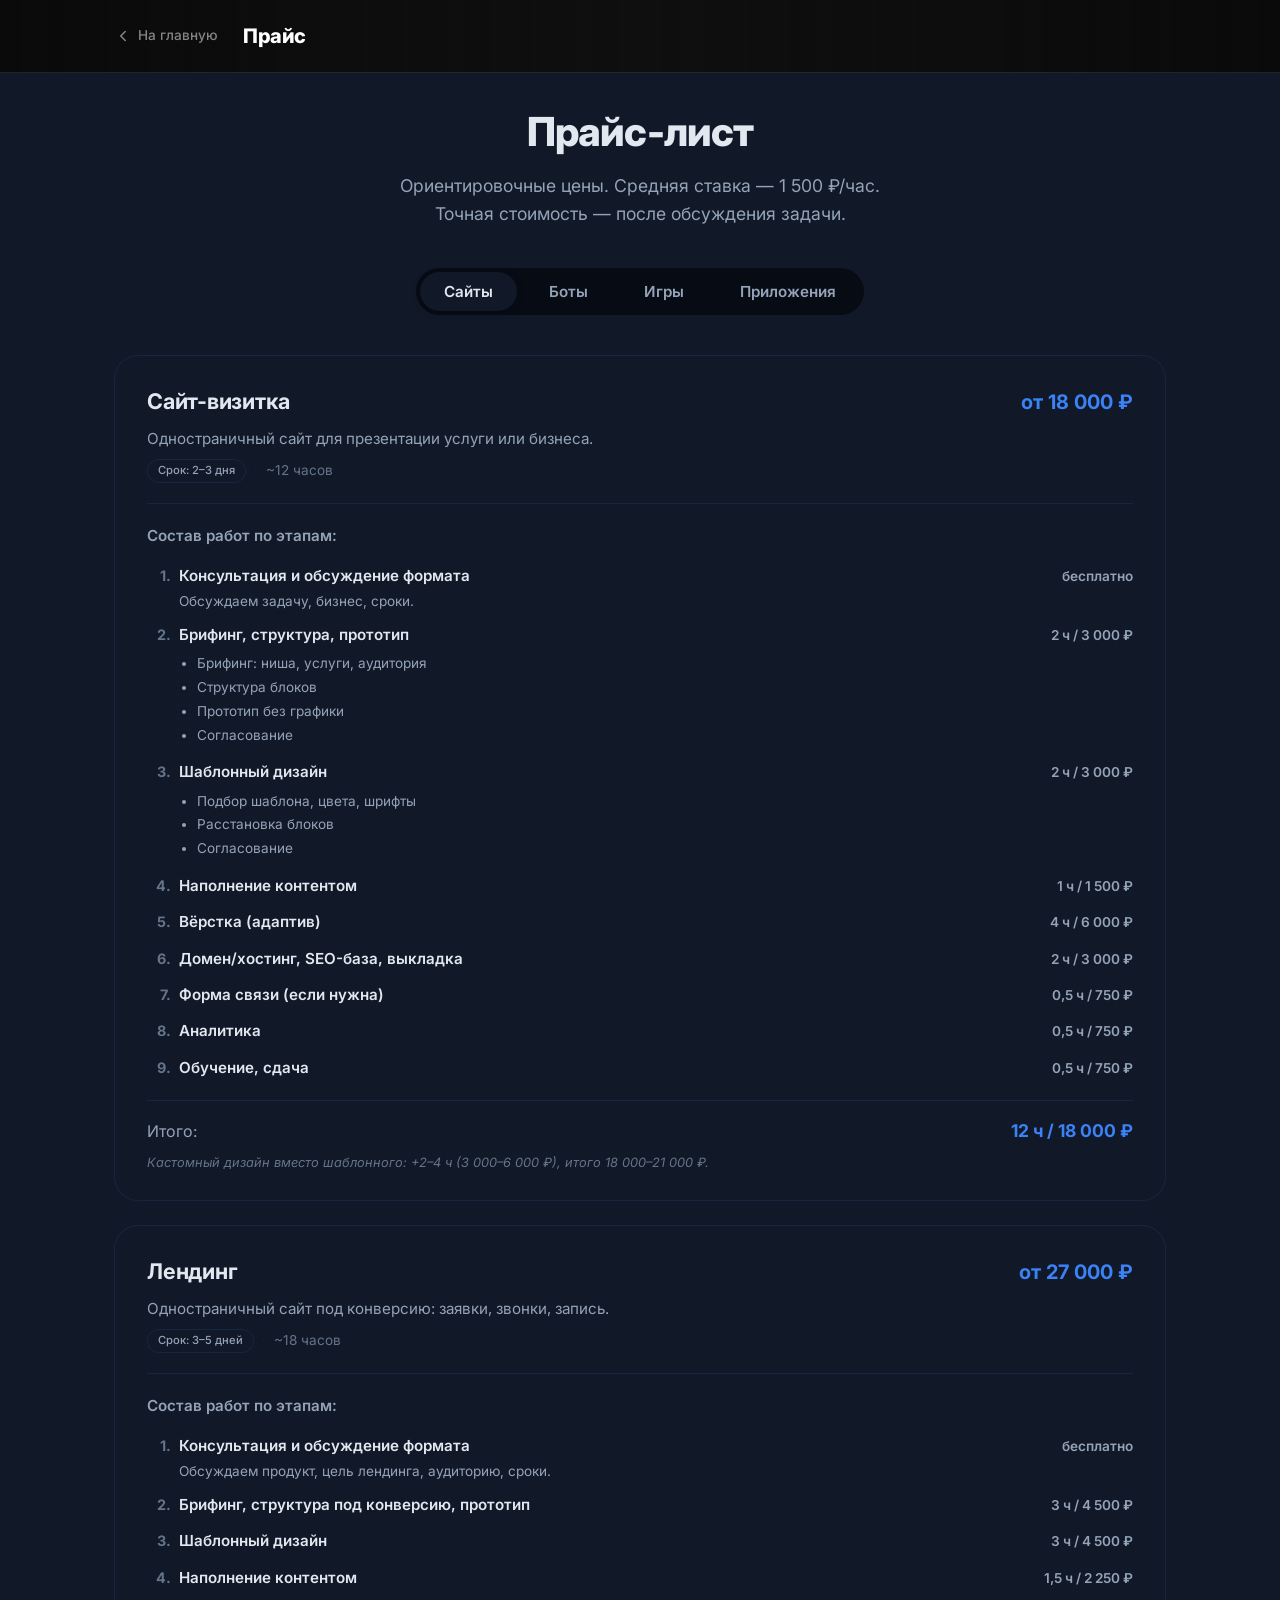
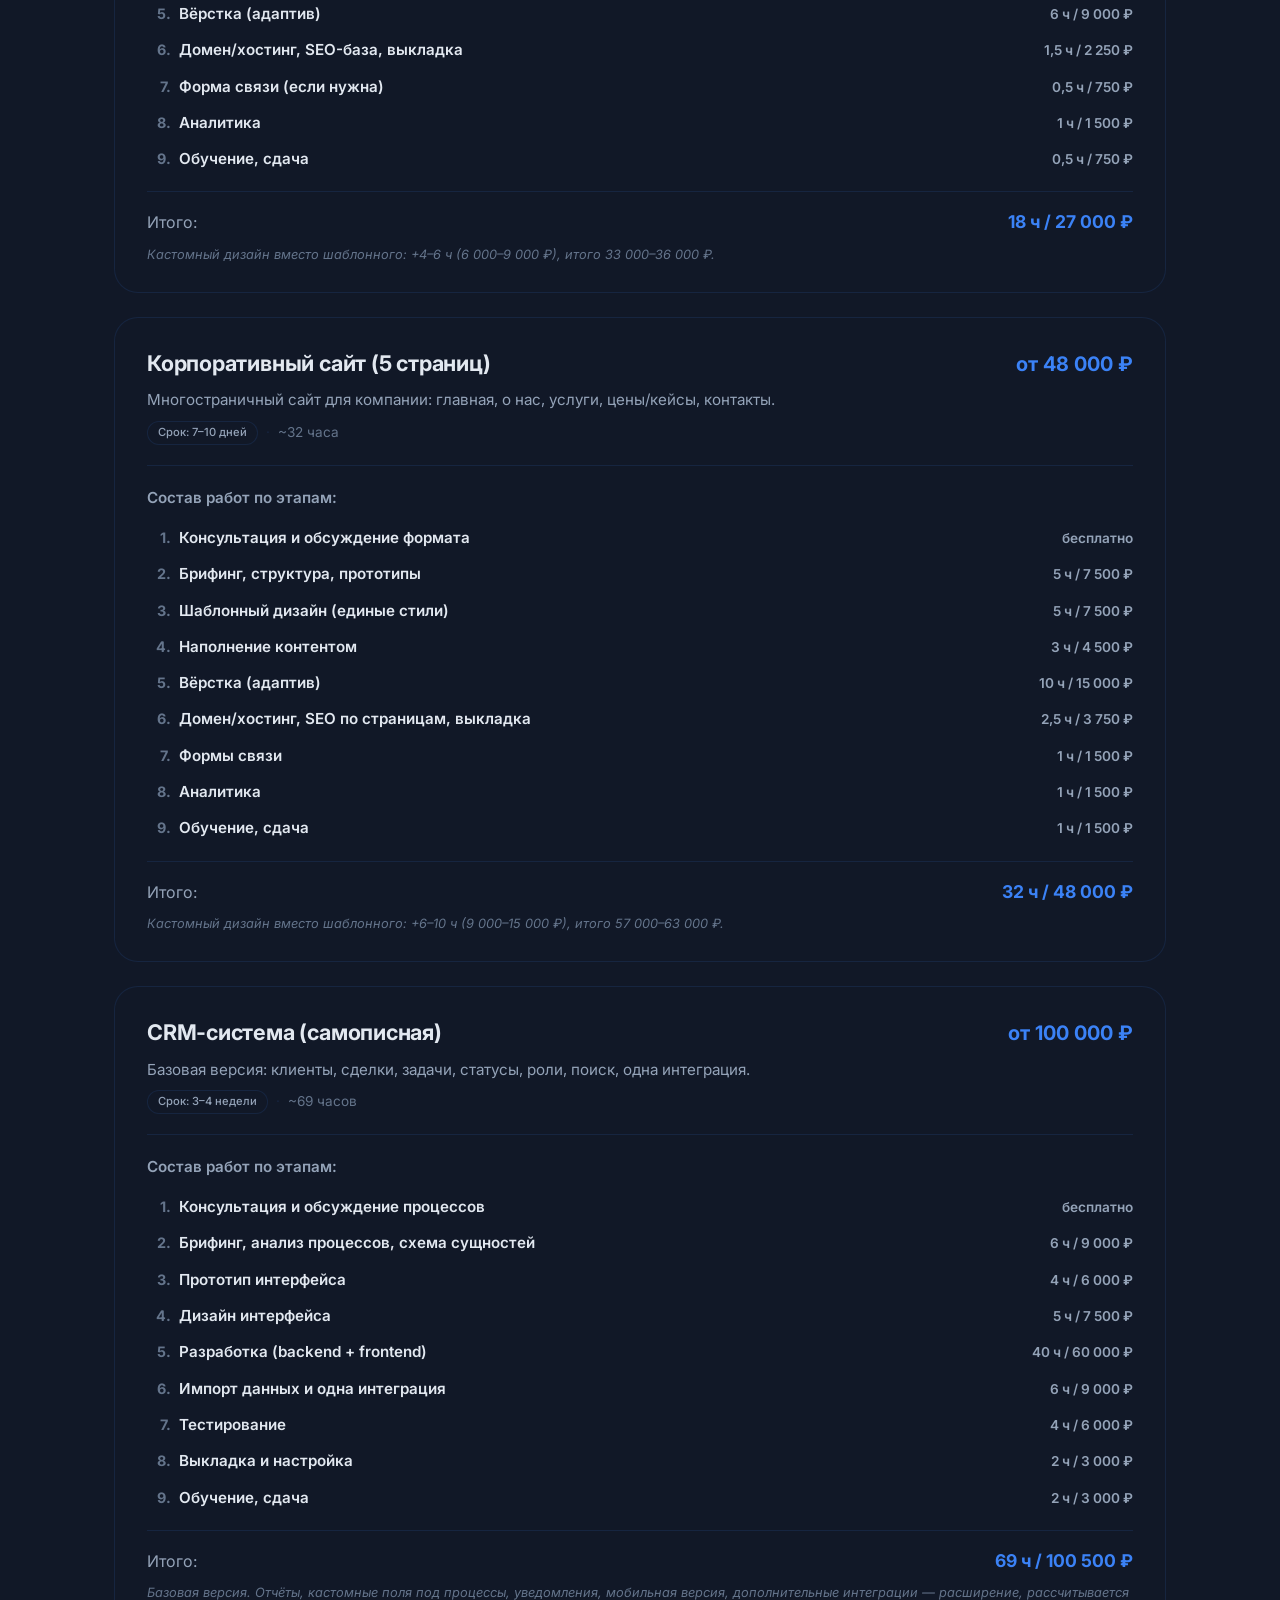
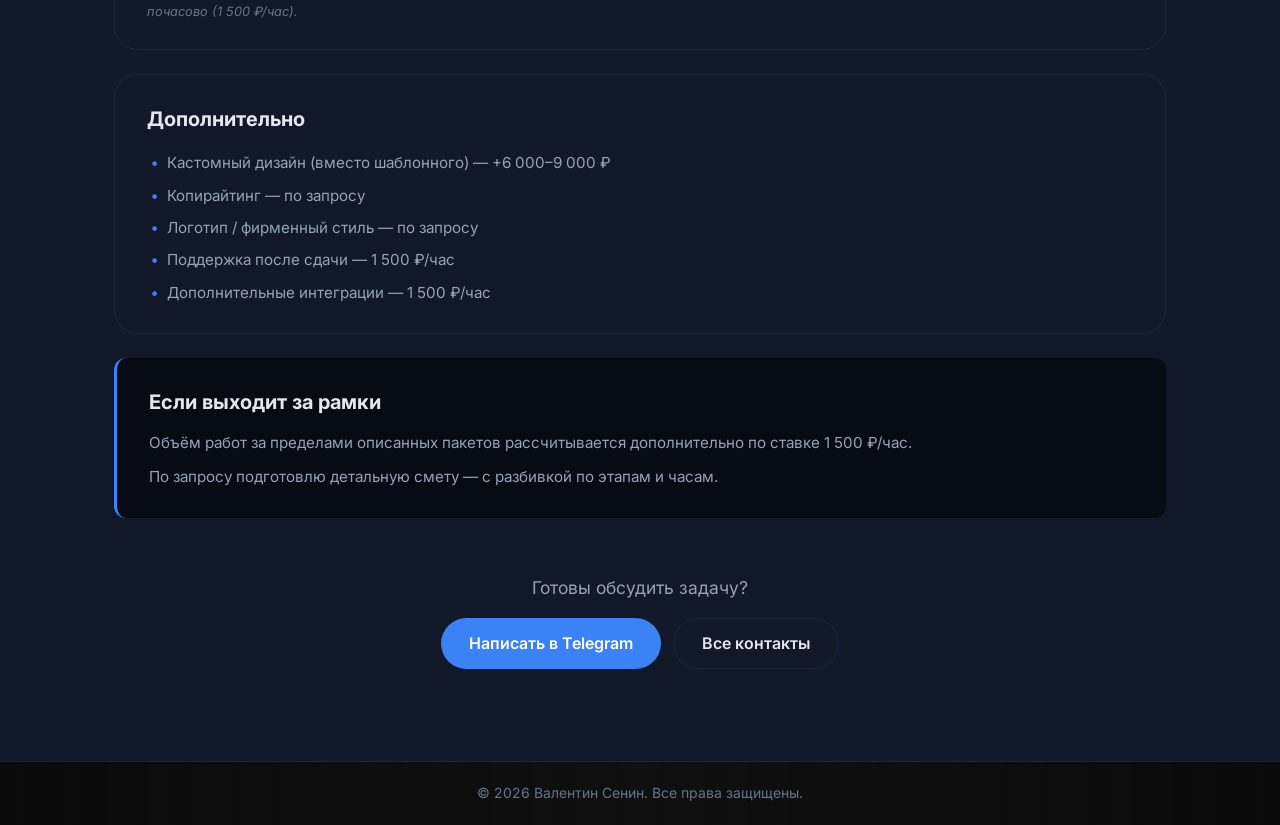
==== commit 8a159a76: "style refactor + delete theme switcher + fix email modal" ====
--- a/price.html
+++ b/price.html
@@ -19,34 +19,11 @@
     <link rel="stylesheet" href="styles/style.css" />
     <link rel="stylesheet" href="styles/price.css" />
 
-    <script>
-        (function() {
-            const saved = localStorage.getItem('theme');
-            let theme;
-            if (saved === 'light' || saved === 'dark') {
-                theme = saved;
-            } else {
-                const prefersLight = window.matchMedia('(prefers-color-scheme: light)').matches;
-                theme = prefersLight ? 'light' : 'dark';
-            }
-            document.documentElement.setAttribute('data-theme', theme);
-        })();
-    </script>
-
-    <script src="js/theme.js" defer></script>
     <script src="js/nav.js" defer></script>
     <script src="js/price.js" defer></script>
     <script src="js/main.js" defer></script>
 </head>
 <body>
-
-    <!-- ========== ТУМБЛЕР ТЕМЫ ========== -->
-    <div class="theme-switcher">
-        <label class="toggle-switch">
-            <input type="checkbox" id="theme-toggle" aria-label="Переключить тему" />
-            <span class="toggle-slider" aria-hidden="true"></span>
-        </label>
-    </div>
 
     <!-- ========== ШАПКА ========== -->
     <header class="header user-select-none">
--- a/styles/style.css
+++ b/styles/style.css
@@ -1,81 +1,41 @@
-/* ========================================
-   ПЕРЕМЕННЫЕ ДЛЯ ТЕМ
-   ======================================== */
+/* ==========================================================================
+   1. ПЕРЕМЕННЫЕ (DARK THEME)
+   ========================================================================== */
 :root {
+    /* Основные переменные */
     --font-family: 'Inter', -apple-system, BlinkMacSystemFont, sans-serif;
     --container-width: 1100px;
     --radius-lg: 24px;
     --radius-sm: 12px;
+    --transition: 0.3s ease;
+
+    /* Цвета (бывшая темная тема) */
+    --bg-primary: #111827;
+    --bg-secondary: #070B14;
+    --bg-card: #111827;
+    --bg-card-hover: #1e293b;
+
+    --text-primary: #E2E8F0;
+    --text-secondary: #94A3B8;
+    --text-muted: #64748B;
+
+    --border-color: rgba(59, 130, 246, 0.12);
+    --border-color-light: rgba(59, 130, 246, 0.2);
+
+    --accent: #3B82F6;
+    --accent-hover: #60A5FA;
+    --shadow: 0 8px 32px rgba(0, 0, 0, 0.6);
 }
 
 * {
     -webkit-tap-highlight-color: transparent;
 }
 
-/* ========================================
-   ТЕМА 1: СВЕТЛАЯ — "Warm Earth & Clay"
-   Pantone: 9224 C, 9225 C, 9226 C, 7530 C, 2727 C
-   ======================================== */
-[data-theme="light"] {
-    /* Фоны */
-    --bg-primary: #FDFBF7;              /* Pantone 9224 C — Vanilla Cream */
-    --bg-secondary: #F5F0E8;            /* Pantone 9225 C — Warm White */
-    --bg-card: #FDFBF7;                 /* Pantone 9225 C */
-    --bg-card-hover: #E8DFD0;           /* Pantone 9226 C — Candied Ginger */
-
-    /* Текст */
-    --text-primary: #2C2418;            /* Pantone 412 C — Espresso */
-    --text-secondary: #5C4A3A;          /* Pantone 4625 C — Cocoa */
-    --text-muted: #8B7355;              /* Pantone 7530 C — Muted Clay */
-
-    /* Границы */
-    --border-color: #E0D5C2;            /* Pantone 9226 C — Soft Clay */
-    --border-color-light: #D4C5AE;
-
-    /* Акцент — технологичный синий */
-    --accent: #3B82F6;                  /* Pantone 2727 C — Luminous Blue */
-    --accent-hover: #60A5FA;            /* Pantone 2728 C — Poseidon */
-
-    /* Тени и стекло */
-    --shadow: 0 8px 32px rgba(44, 36, 24, 0.08);
-}
-
-/* ========================================
-   ТЕМА 2: ТЁМНАЯ — "Deep Space"
-   Pantone: 5395 C, 433 C, 2727 C, 656 C
-   ======================================== */
-[data-theme="dark"] {
-    /* Фоны — глубокие, космические */
-    --bg-primary: #111827;              /* Pantone 5395 C — Almost Black */
-    --bg-secondary: #070B14;            /* Pantone 433 C — Deep Charcoal */
-    --bg-card: #111827;   /* Pantone 2766 C — Space Blue */
-    --bg-card-hover: #1e293b; /* Pantone 2768 C — Nebula */
-
-    /* Текст — холодный белый */
-    --text-primary: #E2E8F0;            /* Pantone 656 C — Ice White */
-    --text-secondary: #94A3B8;          /* Pantone 7544 C — Steel */
-    --text-muted: #64748B;              /* Pantone 7545 C — Slate */
-
-    /* Границы — тонкие синие */
-    --border-color: rgba(59, 130, 246, 0.12);
-    --border-color-light: rgba(59, 130, 246, 0.2);
-
-    /* Акцент */
-    --accent: #3B82F6;                  /* Pantone 2727 C — Luminous Blue */
-    --accent-hover: #60A5FA;            /* Pantone 2728 C — Poseidon */
-
-    /* Тени и стекло */
-    --shadow: 0 8px 32px rgba(0, 0, 0, 0.6);
-}
-
-#about, #services, #projects, #contacts {
-    scroll-margin-top: 50px; /* высота отступа */
-}
-/* ========================================
-   БАЗОВЫЕ СБРОСЫ
-   ======================================== */
-*,
-*::before,
+/* ==========================================================================
+   2. БАЗОВЫЕ СБРОСЫ И ТИПОГРАФИКА
+   ========================================================================== */
+*, 
+*::before, 
 *::after {
     margin: 0;
     padding: 0;
@@ -84,6 +44,7 @@
 
 html {
     scroll-behavior: smooth;
+    scroll-padding-top: 80px;
 }
 
 body {
@@ -91,12 +52,10 @@
     background-color: var(--bg-primary);
     color: var(--text-primary);
     line-height: 1.6;
-    transition: background-color 0.4s ease, color 0.4s ease;
 }
 
 body.modal-open {
     overflow: hidden;
-    /* Компенсация ширины скроллбара, чтобы контент не прыгал */
     padding-right: var(--scrollbar-width, 0);
 }
 
@@ -109,111 +68,120 @@
     list-style: none;
 }
 
-/* ========================================
-   КОНТЕЙНЕР
-   ======================================== */
 .container {
     max-width: var(--container-width);
     margin: 0 auto;
     padding: 0 24px;
 }
 
-/* ========================================
-   ТУМБЛЕР ДЛЯ ПЕРЕКЛЮЧЕНИЯ ТЕМ
-   ======================================== */
-.theme-switcher {
-    position: fixed;
-    bottom: 24px;
-    right: 24px;
-    z-index: 9999;
-}
-
-.toggle-switch {
-    position: relative;
+.section-title {
+    font-size: 2.5rem;
+    font-weight: 800;
+    text-align: center;
+    margin-bottom: 8px;
+    letter-spacing: -0.02em;
+}
+
+.section-subtitle {
+    text-align: center;
+    color: var(--text-secondary);
+    margin-bottom: 48px;
+    font-size: 1.1rem;
+}
+
+.user-select-none {
+    user-select: none !important;
+    -webkit-user-select: none !important;
+}
+
+/* ==========================================================================
+   3. КОМПОНЕНТЫ (Кнопки, Теги)
+   ========================================================================== */
+.btn--primary {
+    background: var(--accent);
+    color: #fff;
+    padding: 12px 28px;
+    border-radius: 100px;
+    font-weight: 600;
+    transition: all var(--transition);
+    border: none;
+    cursor: pointer;
+    display: inline-flex;
+    align-items: center;
+    justify-content: center;
+}
+
+.btn--secondary {
+    background: var(--bg-card);
+    color: var(--text-primary);
+    border: 1px solid var(--border-color);
+    padding: 12px 28px;
+    border-radius: 100px;
+    font-weight: 600;
+    transition: all var(--transition);
+    cursor: pointer;
+    display: inline-flex;
+    align-items: center;
+    justify-content: center;
+}
+
+.tag {
     display: inline-block;
-    width: 56px;
-    height: 30px;
-    cursor: pointer;
-}
-
-.toggle-switch input {
-    opacity: 0;
-    width: 0;
-    height: 0;
-}
-
-.toggle-slider {
-    position: absolute;
-    inset: 0;
-    background: #111827;
-    border: 1px solid rgba(255, 255, 255, 0.15);
-    border-radius: 50px;
-    transition: all 0.4s cubic-bezier(0.25, 0.46, 0.45, 0.94);
-}
-
-.toggle-slider::before {
-    content: '';
-    position: absolute;
-    height: 22px;
-    width: 22px;
-    left: 3px;
-    bottom: 3px;
-    background: #F5F0E8;
-    border-radius: 50%;
-    transition: all 0.4s cubic-bezier(0.25, 0.46, 0.45, 0.94);
-    box-shadow: 0 2px 6px rgba(0, 0, 0, 0.3);
-}
-
-.toggle-switch input:checked + .toggle-slider {
-    background: #5C4A3A;
-    border-color: rgba(255, 255, 255, 0.1);
-}
-
-.toggle-switch input:checked + .toggle-slider::before {
-    background: #e8dfd0;
-    transform: translateX(26px);
-    box-shadow: 0 2px 6px rgba(0, 0, 0, 0.2);
-}
-
-/* Hover тумблера — оставляем везде (навигационный элемент) */
-/*
-.toggle-switch:hover .toggle-slider {
-    box-shadow: 0 0 0 4px rgba(255, 255, 255, 0.06);
-}
-
-.toggle-switch input:checked:hover + .toggle-slider {
-    box-shadow: 0 0 0 4px rgba(255, 255, 255, 0.08);
-}
-*/
-
-[data-theme="dark"] .toggle-switch:hover .toggle-slider,
-[data-theme="dark"] .toggle-switch input:checked:hover + .toggle-slider {
-    box-shadow: 0 0 0 0.2px rgba(59, 130, 246, 0.25), 0 0 8px 2px rgba(59, 130, 246, 0.35);
-}
-
-/* Hover — светлая тема (мягкая тень) */
-[data-theme="light"] .toggle-switch:hover .toggle-slider,
-[data-theme="light"] .toggle-switch input:checked:hover + .toggle-slider {
-    box-shadow: 
-        0 0 0 0.2px rgba(0, 0, 0, 0.4),
-        0 0 8px 2px rgba(0, 0, 0, 0.3);
-}
-
-/* ========================================
-   ШАПКА
-   ======================================== */
+    padding: 4px 12px;
+    border-radius: 100px;
+    font-size: 0.75rem;
+    font-weight: 500;
+    background: var(--bg-card);
+    border: 1px solid var(--border-color);
+    color: var(--text-secondary);
+    transition: all var(--transition);
+    cursor: default;
+    white-space: nowrap;
+}
+
+.tag--small {
+    padding: 2px 10px;
+    font-size: 0.7rem;
+}
+
+.tag--learning {
+    background: rgba(59, 130, 246, 0.06);
+    border: 1px dashed var(--accent);
+    color: var(--accent);
+}
+
+.tag--blue {
+    border-color: var(--accent);
+    color: var(--accent);
+    background: rgba(59, 130, 246, 0.06);
+}
+
+.tag--green {
+    border-color: #22C55E;
+    color: #22C55E;
+    background: rgba(34, 197, 94, 0.06);
+}
+
+.tag--purple {
+    border-color: #8B5CF6;
+    color: #8B5CF6;
+    background: rgba(139, 92, 246, 0.06);
+}
+
+/* ==========================================================================
+   4. ШАПКА (HEADER)
+   ========================================================================== */
 .header {
     position: fixed;
     top: 0;
     left: 0;
     width: 100%;
-    background: 
-        linear-gradient(90deg, #0a0a0a 0%, transparent 50%),
-        linear-gradient(270deg, #0a0a0a 0%, transparent 50%),
-        #0F0F0F;
+    background: linear-gradient(90deg, #0a0a0a 0%, transparent 50%), 
+                linear-gradient(270deg, #0a0a0a 0%, transparent 50%), 
+                #0F0F0F;
     border-bottom: 1px solid rgba(255, 255, 255, 0.1);
     z-index: 1000;
-    padding: 16px 0;
+    padding: 20px 0;
 }
 
 .header__inner {
@@ -228,7 +196,6 @@
     gap: 25px;
 }
 
-/* Hover навигации — оставляем везде */
 .header__back {
     display: flex;
     align-items: center;
@@ -237,12 +204,6 @@
     font-size: 0.85rem;
     font-weight: 500;
     transition: all 0.25s ease;
-    text-decoration: none;
-}
-
-.header__back:hover {
-    color: #ffffff;
-    transform: translateX(-3px);
 }
 
 .header__back svg {
@@ -250,11 +211,6 @@
     height: 18px;
     stroke: rgba(255, 255, 255, 0.5);
     transition: stroke 0.25s ease, transform 0.25s ease;
-}
-
-.header__back:hover svg {
-    stroke: #ffffff;
-    transform: translateX(-3px);
 }
 
 .logo {
@@ -266,10 +222,6 @@
     display: inline-block;
 }
 
-.logo:hover {
-    transform: scale(1.04);
-}
-
 .nav__list {
     display: flex;
     gap: 32px;
@@ -291,29 +243,8 @@
     left: 0;
     width: 0;
     height: 2px;
-    background: #3b82f6;
+    background: var(--accent);
     transition: width 0.3s;
-}
-
-.nav__link:hover {
-    color: #ffffff;
-}
-
-.nav__link:hover::after {
-    width: 100%;
-}
-
-.nav__link--active {
-    color: var(--accent);
-}
-
-.nav__link--active:hover {
-    color: var(--accent-hover);
-}
-
-.nav__link--active::after {
-    width: 100%;
-    background: var(--accent);
 }
 
 .nav__divider {
@@ -325,18 +256,6 @@
 
 .nav__divider-mobile {
     display: none;
-}
-
-.nav__link--external::after {
-    background: #f59e0b;
-}
-
-.nav__link--external:hover {
-    color: #ffffff;
-}
-
-.nav__link--external:hover::after {
-    width: 100%;
 }
 
 .burger {
@@ -360,127 +279,122 @@
 .burger--active .burger__line:nth-child(1) {
     transform: translateY(7px) rotate(45deg);
 }
+
 .burger--active .burger__line:nth-child(2) {
     opacity: 0;
 }
+
 .burger--active .burger__line:nth-child(3) {
     transform: translateY(-7px) rotate(-45deg);
 }
 
-/* ========================================
-   HERO
-   ======================================== */
+/* ==========================================================================
+   5. СЕКЦИИ И БЛОКИ
+   ========================================================================== */
 .hero {
     position: relative;
-    transition: background 0.4s;
-    z-index: 3;
-}
-
-.hero__image-wrapper {
-    position: relative;
-    width: 100%;
+    min-height: 90vh;
+    display: flex;
+    align-items: center;
+    padding-top: 70px;
     border-radius: 0 0 48px 48px;
     overflow: hidden;
-    transition: border-color 0.4s;
-}
-
-[data-theme="light"] .hero__image-wrapper {
-    border: 1px solid var(--border-color);
-    border-top: none;
-}
-
-[data-theme="dark"] .hero__image-wrapper {
-    border: none;
-}
-
-.hero__image {
+    z-index: 3;
+}
+
+.hero__title {
+    font-size: 3.5rem;
+    line-height: 1.15;
+    font-weight: 800;
+    letter-spacing: 0.01rem;
+    margin-bottom: 24px;
+    color: #ffffff;
+}
+
+.hero__role {
+    display: block;
+    font-size: 1.4rem;
+    font-weight: 600;
+    margin-top: 4px;
+    color: var(--accent);
+    letter-spacing: 0.01rem;
+}
+
+.hero__bg {
+    position: absolute;
+    inset: 0;
+    z-index: -1;
+}
+
+.hero__bg img {
     width: 100%;
-    height: 60vh;
-    min-height: 400px;
-    max-height: 700px;
-    position: relative;
+    height: 100%;
+    object-fit: cover;
+}
+
+.hero__overlay {
+    position: absolute;
+    inset: 0;
+    background: linear-gradient(45deg, 
+        rgba(0, 0, 0, 1) 0%, 
+        rgba(0, 0, 0, 0.95) 50%, 
+        rgba(0, 0, 0, 0.4) 80%
+    );
+}
+
+.hero__container {
+    display: grid;
+    grid-template-columns: 1.2fr 1fr;
+    gap: 40px;
+    align-items: center;
+    width: 100%;
+}
+
+.hero__content {
+    display: flex;
+    flex-direction: column;
+    align-items: flex-start;
+    text-align: left;
+    color: #ffffff;
+}
+
+.hero__subtitle {
+    font-size: 1.15rem;
+    line-height: 1.6;
+    color: rgba(255, 255, 255, 0.75);
+    max-width: 520px;
+}
+
+.hero__actions {
+    display: flex;
+    gap: 16px;
+    margin-top: 32px;
+}
+
+.hero__image-wrapper {
+    display: flex;
+    justify-content: flex-end;
+}
+
+.hero__image-box {
+    width: 100%;
+    max-width: 380px;
+    aspect-ratio: 4/5;
+    border-radius: 25px;
     overflow: hidden;
-}
-
-.hero__image img {
+    margin-block: 20px;
+}
+
+.hero__image-box img {
     width: 100%;
     height: 100%;
     object-fit: cover;
     display: block;
 }
 
-.hero__image::after {
-    content: '';
-    position: absolute;
-    bottom: 0;
-    left: 0;
-    right: 0;
-    height: 65%;
-    background: linear-gradient(to top, rgba(0, 0, 0, 0.7), transparent);
-    pointer-events: none;
-}
-
-.sr-only {
-    position: absolute;
-    width: 1px;
-    height: 1px;
-    padding: 0;
-    margin: -1px;
-    overflow: hidden;
-    clip: rect(0, 0, 0, 0);
-    white-space: nowrap;
-    border: 0;
-}
-
-.hero__content {
-    display: flex;
-    flex-direction: column;
-    gap: 8px;
-    position: absolute;
-    bottom: 48px;
-    left: 0;
-    right: 0;
-    text-align: center;
-    padding: 0 24px;
-    z-index: 2;
-}
-
-.hero__title {
-    font-size: 3.5rem;
-    line-height: 1.2;
-    font-weight: 800;
-    letter-spacing: -0.03em;
-    color: #ffffff;
-    text-shadow: 0 4px 20px rgba(0, 0, 0, 0.3);
-}
-
-.hero__title-accent {
-    color: #3B82F6;
-}
-
-.hero__role {
-    font-size: 0.9rem;
-    font-weight: 500;
-    color: rgba(255, 255, 255, 0.65);
-    margin-bottom: 20px;
-    text-shadow: 0 2px 8px rgba(0, 0, 0, 0.3);
-}
-
-.hero__subtitle {
-    font-size: 1.2rem;
-    line-height: 1.2;
-    color: rgba(255, 255, 255, 0.85);
-    max-width: 800px;
-    margin: 0 auto;
-    text-shadow: 0 2px 12px rgba(0, 0, 0, 0.3);
-}
-
-/* ========================================
-   TECH-STACK
-   ======================================== */
+/* TECH-STACK */
 .tech-stack {
     margin-top: -100px;
-    transition: background 0.4s;
     position: relative;
     z-index: 1;
 }
@@ -490,7 +404,6 @@
     background: var(--bg-secondary);
     border-radius: 0 0 48px 48px;
     padding: 125px 0 30px;
-    transition: all 0.4s;
     position: relative;
 }
 
@@ -525,217 +438,161 @@
     border-radius: 100px;
     font-weight: 600;
     font-size: 0.95rem;
-    transition: all 0.3s;
     white-space: nowrap;
     position: relative;
     z-index: 1;
     cursor: default;
-}
-
-/* Настройки для новых SVG-картинок */
+    background: rgba(255, 255, 255, 0.06);
+    border: 1px solid rgba(255, 255, 255, 0.1);
+    color: #d0d0d0;
+    transition: all 0.3s;
+}
+
 .tech-stack__icon {
     width: 1.2em;
     height: 1.2em;
     object-fit: contain;
     display: block;
-    /* Если иконки в SVG используют fill="currentColor", 
-       то они будут автоматически краситьcя в color контейнера */
-}
-
-/* Светлая тема */
-[data-theme="light"] .tech-stack__item {
-    background: var(--bg-card);
-    border: 1px solid var(--border-color);
-    color: var(--text-secondary);
-}
-
-/* Темная тема */
-[data-theme="dark"] .tech-stack__item {
-    background: rgba(255, 255, 255, 0.06);
-    border: 1px solid rgba(255, 255, 255, 0.1);
-    color: #d0d0d0;
 }
 
 @keyframes scrollTech {
-    0% {
-        transform: translateX(0);
-    }
-    100% {
-        transform: translateX(-50%);
-    }
-}
-
-/* ========================================
-   ОБО МНЕ
-   ======================================== */
+    0% { transform: translateX(0); }
+    100% { transform: translateX(-50%); }
+}
+
+/* ABOUT */
 .about {
     padding: 80px 0;
     background: var(--bg-primary);
-    transition: background 0.4s;
     z-index: 2;
 }
 
-.section-title {
-    font-size: 2.5rem;
-    font-weight: 800;
-    text-align: center;
-    margin-bottom: 8px;
-    letter-spacing: -0.02em;
-}
-
-.section-subtitle {
-    text-align: center;
+.about__layout {
+    display: grid;
+    grid-template-columns: 1fr 400px;
+    gap: 64px;
+    align-items: start;
+    margin-top: 48px;
+}
+
+.about__content {
+    font-size: 1.05rem;
+    line-height: 1.6;
     color: var(--text-secondary);
-    margin-bottom: 48px;
-    font-size: 1.1rem;
-}
-
-.about__grid {
-    display: grid;
-    grid-template-columns: 1.5fr 1fr;
-    gap: 48px;
-    align-items: start;
-}
-
-.about__content p {
-    color: var(--text-secondary);
-    margin-bottom: 16px;
-}
-
-.about__title-row {
-    display: flex;
-    align-items: center;
-    gap: 12px;
-    flex-wrap: wrap;
+}
+
+.about__lead {
+    font-size: 1.25rem;
+    color: var(--text-primary);
+    font-weight: 500;
     margin-bottom: 20px;
 }
 
-.about__title-row p {
-    margin-bottom: 0;
-}
-
-.about__actions {
-    display: flex;
-    flex-wrap: wrap;
-    justify-content: center;
-    margin-inline: 10%;
-    gap: 12px;
-    margin-top: 12px;
-    padding-top: 24px;
-    border-top: 1px solid var(--border-color);
-}
-
-/* ========================================
-   КНОПКИ
-   ======================================== */
-.btn--primary {
-    background: var(--accent);
-    color: #fff;
-    padding: 12px 28px;
-    border-radius: 100px;
-    font-weight: 600;
-    transition: all 0.3s;
-    border: none;
-    cursor: pointer;
-}
-
-.btn--secondary {
-    background: var(--bg-card);
-    color: var(--text-primary);
-    border: 1px solid var(--border-color);
-    padding: 12px 28px;
-    border-radius: 100px;
-    font-weight: 600;
-    transition: all 0.3s;
-    cursor: pointer;
-}
-
-/* ========================================
-   НАВЫКИ
-   ======================================== */
-.skills {
-    display: flex;
-    flex-direction: column;
-    gap: 20px;
-}
-
-.skills__columns {
+.about__content > p {
+    margin-bottom: 32px;
+}
+
+.about__stats {
     display: grid;
     grid-template-columns: 1fr 1fr;
-    gap: 48px;
-}
-
-.skills__header {
-    display: flex;
-    justify-content: space-between;
-    align-items: baseline;
-    margin-bottom: 8px;
-    white-space: nowrap;
-}
-
-.skills__label {
+    gap: 16px;
+    list-style: none;
+    padding: 0;
+}
+
+.about__stats li {
+    display: flex;
+    align-items: center;
+    gap: 10px;
+    font-size: 0.95rem;
+    font-weight: 500;
+    color: var(--text-primary);
+}
+
+.about__stat-icon {
+    width: 20px;
+    height: 20px;
+    color: var(--accent);
+    flex-shrink: 0;
+}
+
+.about__sidebar {
+    background: var(--bg-card);
+    border: 1px solid var(--border-color);
+    border-radius: var(--radius-lg);
+    padding: 32px;
+    max-width: 500px;
+}
+
+.about__aside {
+    display: flex;
+    flex-direction: column;
+    gap: 24px;
+}
+
+.about__aside .btn--primary {
+    width: 100%;
+    padding: 14px 24px;
+    text-align: center;
+    justify-content: center;
+}
+
+.about__facts {
+    list-style: none;
+    padding: 0;
+    margin: 0;
+    display: flex;
+    flex-direction: column;
+    gap: 24px;
+}
+
+.about__facts li {
+    display: flex;
+    align-items: center;
+    gap: 16px;
+}
+
+.about__fact-icon {
+    width: 44px;
+    height: 44px;
+    border-radius: 12px;
+    background: rgba(255, 255, 255, 0.05);
+    display: flex;
+    align-items: center;
+    justify-content: center;
+    color: var(--accent);
+    flex-shrink: 0;
+}
+
+.about__fact-icon svg {
+    width: 22px;
+    height: 22px;
+}
+
+.about__fact-text {
+    display: flex;
+    flex-direction: column;
+    gap: 4px;
+}
+
+.about__fact-label {
+    font-size: 0.8rem;
+    font-weight: 600;
+    color: var(--text-muted);
+    text-transform: uppercase;
+    letter-spacing: 0.5px;
+}
+
+.about__fact-value {
     font-size: 1rem;
-    font-weight: 600;
+    font-weight: 500;
     color: var(--text-primary);
-    white-space: nowrap;
-}
-
-.skills__percent {
-    font-size: 1.125rem;
-    font-weight: 700;
-    color: var(--accent);
-    white-space: nowrap;
-}
-
-.skills__bar {
-    width: 100%;
-    height: 4px;
-    background: var(--border-color);
-    border-radius: 100px;
-    overflow: hidden;
-    margin-bottom: 12px;
-}
-
-.skills__bar-fill {
-    height: 100%;
-    background: var(--accent);
-    border-radius: 100px;
-    transition: width 0.8s ease;
-}
-
-.skills__stack {
-    display: flex;
-    flex-wrap: wrap;
-    gap: 6px;
-}
-
-.skills__learning {
-    justify-items: center;
-    margin-top: 12px;
-    padding-top: 24px;
-    border-top: 1px solid var(--border-color);
-}
-
-.skills__subtitle {
-    font-size: 0.875rem;
-    font-weight: 600;
-    color: var(--text-secondary);
-    margin-bottom: 12px;
-}
-
-.skills__tags {
-    display: flex;
-    flex-wrap: wrap;
-    gap: 8px;
-}
-
-/* ========================================
-   ЧТО Я МОГУ ПРЕДЛОЖИТЬ
-   ======================================== */
+}
+
+/* SERVICES */
 .services {
     padding: 80px 0;
     background: var(--bg-primary);
-    transition: background 0.4s;
     z-index: 2;
 }
 
@@ -806,13 +663,10 @@
     text-align: center;
 }
 
-/* ========================================
-   ЧТО Я УМЕЮ (СОФТ-СКИЛЛЫ)
-   ======================================== */
+/* CAPABILITIES */
 .capabilities {
     padding: 80px 0;
     background: var(--bg-secondary);
-    transition: background 0.4s;
     z-index: 2;
     border-top: 1px solid var(--border-color);
 }
@@ -852,13 +706,10 @@
     gap: 6px;
 }
 
-/* ========================================
-   ПРОЕКТЫ
-   ======================================== */
+/* PROJECTS */
 .projects {
     padding: 80px 0;
     background: var(--bg-secondary);
-    transition: background 0.4s;
     z-index: 2;
     border-top: 1px solid var(--border-color);
 }
@@ -874,7 +725,7 @@
     border-radius: var(--radius-lg);
     overflow: hidden;
     border: 1px solid var(--border-color);
-    transition: all 0.35s;
+    transition: all 0.35s ease;
 }
 
 .project-card__image {
@@ -936,7 +787,7 @@
 .project-card__tags {
     display: flex;
     flex-wrap: wrap;
-    gap: 6px;                           
+    gap: 6px;
     margin-bottom: 16px;
 }
 
@@ -944,16 +795,12 @@
     font-size: 0.875rem;
     font-weight: 600;
     color: var(--accent);
-    transition: color 0.2s;
-}
-
-/* ========================================
-   КОНТАКТЫ
-   ======================================== */
+}
+
+/* CONTACTS */
 .contacts {
     padding: 80px 0;
     background: var(--bg-primary);
-    transition: background 0.4s;
     z-index: 2;
 }
 
@@ -973,8 +820,8 @@
     padding: 14px 32px;
     border-radius: var(--radius-sm);
     font-weight: 600;
-    transition: all 0.3s;
     border: 1px solid var(--border-color);
+    transition: all 0.3s ease;
 }
 
 .contacts__link--primary {
@@ -988,13 +835,12 @@
     color: var(--text-secondary);
 }
 
-/*Разделитель контактов*/
 .contacts__divider {
     display: flex;
     align-items: center;
     justify-content: center;
     gap: 16px;
-    margin: 26px 0 26px;
+    margin: 26px 0;
     color: var(--text-muted);
     font-size: 0.7rem;
     text-transform: uppercase;
@@ -1010,87 +856,28 @@
     background: var(--border-color);
 }
 
+/* FOOTER */
 .footer {
-    padding: 32px 0;
-    background: var(--bg-secondary);
+    padding: 20px 0;
+    background: linear-gradient(90deg, #0a0a0a 0%, transparent 50%), 
+                linear-gradient(270deg, #0a0a0a 0%, transparent 50%), 
+                #0F0F0F;
+    border-top: 1px solid rgba(255, 255, 255, 0.1);
     color: var(--text-muted);
     font-size: 0.875rem;
     text-align: center;
-    border-top: 1px solid var(--border-color);
-    transition: background 0.4s, border-color 0.4s;
-}
-
-/* ========================================
-   ВСПОМОГАТЕЛЬНЫЕ КЛАССЫ
-   ======================================== */
-
-[data-theme="dark"] .section-gradient {
-    background: linear-gradient(
-        180deg,
-        var(--bg-primary) 0%,
-        #0D1526 50%,
-        var(--bg-secondary) 100%
-    );
-}
-
-.user-select-none {
-    -webkit-user-select: none !important;
-    -khtml-user-select: none !important;
-    -moz-user-select: none !important;
-    -ms-user-select: none !important;
-    -o-user-select: none !important;
-    user-select: none !important;
-}
-
-/* ========================================
-   УНИВЕРСАЛЬНЫЕ ТЭГИ
-   ======================================== */
-.tag {
-    display: inline-block;
-    padding: 4px 12px;
-    border-radius: 100px;
-    font-size: 0.75rem;
-    font-weight: 500;
-    background: var(--bg-card);
-    border: 1px solid var(--border-color);
-    color: var(--text-secondary);
-    transition: all 0.2s ease;
-    cursor: default;
-    white-space: nowrap;
-}
-
-.tag--small {
-    padding: 2px 10px;
-    font-size: 0.7rem;
-}
-
-.tag--learning {
-    background: rgba(59, 130, 246, 0.06);
-    border: 1px dashed var(--accent);
-    color: var(--accent);
-}
-
-.tag--blue {
-    border-color: #3B82F6;
-    color: #3B82F6;
-    background: rgba(59, 130, 246, 0.06);
-}
-
-.tag--green {
-    border-color: #22C55E;
-    color: #22C55E;
-    background: rgba(34, 197, 94, 0.06);
-}
-
-.tag--purple {
-    border-color: #8B5CF6;
-    color: #8B5CF6;
-    background: rgba(139, 92, 246, 0.06);
-}
-
-/* ========================================
-   МОДАЛЬНОЕ ОКНО
-   ======================================== */
+}
+
+.footer__inner {
+    display: flex;
+    justify-content: space-between;
+    align-items: center;
+    gap: 20px;
+}
+
+/* ==========================================================================
+   6. МОДАЛЬНЫЕ ОКНА
+   ========================================================================== */
 .modal-overlay {
     position: fixed;
     inset: 0;
@@ -1130,7 +917,6 @@
     border-radius: 50%;
     font-size: 1.25rem;
     cursor: pointer;
-    transition: all 0.2s ease;
     z-index: 20;
     display: flex;
     align-items: center;
@@ -1140,6 +926,7 @@
     border: 1px solid rgba(255, 255, 255, 0.2);
     color: #ffffff;
     box-shadow: 0 2px 12px rgba(0, 0, 0, 0.25);
+    transition: all 0.2s ease;
 }
 
 .modal__scroll {
@@ -1147,6 +934,8 @@
     flex: 1;
     padding: 0;
     -webkit-overflow-scrolling: touch;
+    scrollbar-width: thin;
+    scrollbar-color: var(--border-color) transparent;
 }
 
 .modal__scroll::-webkit-scrollbar {
@@ -1162,17 +951,6 @@
 .modal__scroll::-webkit-scrollbar-thumb {
     background: var(--border-color);
     border-radius: 100px;
-    transition: background 0.3s ease;
-}
-
-/* Hover скроллбара — оставляем в основном CSS (это не тач) */
-.modal__scroll::-webkit-scrollbar-thumb:hover {
-    background: var(--text-muted);
-}
-
-.modal__scroll {
-    scrollbar-width: thin;
-    scrollbar-color: var(--border-color) transparent;
 }
 
 .modal__image {
@@ -1263,8 +1041,8 @@
     border-radius: 100px;
     font-weight: 600;
     font-size: 0.875rem;
+    text-decoration: none;
     transition: all 0.3s ease;
-    text-decoration: none;
 }
 
 .modal__link--active {
@@ -1279,11 +1057,6 @@
     border: 1px solid var(--border-color);
     cursor: not-allowed;
     opacity: 0.6;
-}
-
-.modal__link--inactive:hover {
-    transform: none;
-    box-shadow: none;
 }
 
 .modal__gallery {
@@ -1306,9 +1079,7 @@
     background: var(--bg-secondary);
 }
 
-/* ========================================
-   EMAIL COPY (модалка)
-   ======================================== */
+/* EMAIL COPY */
 .email-copy {
     display: flex;
     gap: 8px;
@@ -1328,16 +1099,12 @@
     font-weight: 500;
     outline: none;
     cursor: text;
-    transition: border-color 0.2s;
-    -webkit-user-select: text;
-    user-select: text;
 }
 
 .email-copy__field:focus {
     border-color: var(--accent);
 }
 
-/* Кнопка-скопировать */
 .email-copy__button {
     flex-shrink: 0;
     display: flex;
@@ -1357,7 +1124,6 @@
 .email-copy__icon {
     width: 18px;
     height: 18px;
-    transition: transform 0.2s;
 }
 
 .email-copy__icon--check {
@@ -1379,58 +1145,260 @@
     transform: scale(0.9);
 }
 
-/* Сообщение "Скопировано" */
 .email-copy__message {
     margin: 8px 0 0;
-    min-height: 18px;        /* резервируем место для отображения */
+    min-height: 18px;
     font-size: 0.8rem;
     font-weight: 500;
     color: var(--text-muted);
     opacity: 0;
-    transition: opacity 0.2s ease;
 }
 
 .email-copy__message.is-visible {
     opacity: 1;
 }
 
-/* ========================================
-   АДАПТИВ
-   ======================================== */
+.section-gradient {
+    background: linear-gradient(180deg, var(--bg-primary) 0%, #0D1526 50%, var(--bg-secondary) 100%);
+}
+
+/* ==========================================================================
+   7. HOVER-ЭФФЕКТЫ
+   ========================================================================== */
+@media (hover: hover) and (pointer: fine) {
+    .header__back:hover {
+        color: #ffffff;
+        transform: translateX(-3px);
+    }
+    
+    .header__back:hover svg {
+        stroke: #ffffff;
+        transform: translateX(-3px);
+    }
+    
+    .logo:hover {
+        transform: scale(1.04);
+    }
+    
+    .nav__link:hover {
+        color: #ffffff;
+    }
+    
+    .nav__link:hover::after {
+        width: 100%;
+    }
+    
+    .nav__link--active {
+        color: var(--accent);
+    }
+    
+    .nav__link--active:hover {
+        color: var(--accent-hover);
+    }
+    
+    .nav__link--active::after {
+        width: 100%;
+        background: var(--accent);
+    }
+    
+    .nav__link--external::after {
+        background: #f59e0b;
+    }
+    
+    .nav__link--external:hover {
+        color: #ffffff;
+    }
+    
+    .nav__link--external:hover::after {
+        width: 100%;
+    }
+
+    .tech-stack__item:hover {
+        background: rgba(59, 130, 246, 0.12);
+        border-color: var(--accent);
+        color: #ffffff;
+        transform: scale(1.08);
+    }
+
+    .btn--primary:hover {
+        background: var(--accent-hover);
+        transform: translateY(-2px);
+        box-shadow: var(--shadow);
+    }
+    
+    .btn--secondary:hover {
+        background: var(--bg-card-hover);
+        transform: translateY(-2px);
+    }
+
+    .service-item:hover {
+        transform: translateX(6px);
+        background: var(--bg-card-hover);
+        border-color: var(--accent);
+    }
+    
+    .capability-card:hover {
+        transform: translateY(-6px);
+        box-shadow: var(--shadow);
+        background: var(--bg-card-hover);
+        border-color: var(--accent);
+    }
+    
+    .project-card:hover {
+        transform: translateY(-8px);
+        box-shadow: var(--shadow);
+        background: var(--bg-card-hover);
+        border-color: var(--accent);
+    }
+    
+    .project-card:hover .project-card__image img {
+        transform: scale(1.05);
+    }
+    
+    .project-card__more:hover {
+        color: var(--accent-hover);
+    }
+
+    .contacts__link--primary:hover {
+        background: var(--accent-hover);
+        transform: translateY(-3px);
+        box-shadow: var(--shadow);
+    }
+    
+    .contacts__link--secondary:hover {
+        background: var(--bg-card-hover);
+        color: var(--text-primary);
+        transform: translateY(-3px);
+    }
+
+    .tag:hover {
+        border-color: var(--accent);
+        color: var(--text-primary);
+    }
+    
+    .tag--learning:hover {
+        background: rgba(59, 130, 246, 0.12);
+    }
+
+    .modal__close:hover {
+        background: rgba(0, 0, 0, 0.85);
+        transform: rotate(90deg);
+        border-color: rgba(255, 255, 255, 0.4);
+    }
+    
+    .modal__link--active:hover {
+        background: var(--accent-hover);
+        border-color: var(--accent-hover);
+        transform: translateY(-2px);
+        box-shadow: var(--shadow);
+    }
+    
+    .email-copy__button:not(.is-copied):hover {
+        background: var(--accent-hover);
+    }
+}
+
+/* ==========================================================================
+   8. АДАПТИВНОСТЬ
+   ========================================================================== */
 @media (max-width: 1024px) {
+    .hero {
+        min-height: auto;
+        padding-top: 140px;
+        padding-bottom: 60px;
+    }
+    
+    .hero__container {
+        display: flex;
+        flex-direction: column;
+        text-align: center;
+    }
+    
+    .hero__content {
+        order: 2;
+        align-items: center;
+        text-align: center;
+    }
+    
+    .hero__image-wrapper {
+        order: 1;
+        justify-content: center;
+    }
+    
+    .hero__image-box {
+        max-width: 400px;
+    }
+
     .services__grid {
         grid-template-columns: 1fr;
         gap: 40px;
     }
+    
     .services__visual {
         min-height: 200px;
         position: static;
     }
-
+    
     .projects__grid {
         grid-template-columns: repeat(2, 1fr);
     }
+    
     .capabilities__grid {
         grid-template-columns: repeat(2, 1fr);
         gap: 20px;
     }
-
+    
     .modal__image {
         height: 350px;
     }
+    
     .modal__gallery img {
         height: 140px;
     }
+    
+    .about__layout {
+        grid-template-columns: 1fr;
+        justify-items: center;
+        gap: 40px;
+        margin-top: 32px;
+    }
+    
+    .about__sidebar {
+        width: 100%;
+    }
+    
+    .about__stats {
+        grid-template-columns: max-content max-content;
+        justify-content: center;
+        gap: 12px 48px;
+    }
+    
+    .about__facts {
+        align-items: center;
+    }
+    
+    .about__facts li {
+        justify-content: flex-start;
+        width: 100%;
+        max-width: 280px;
+    }
+    
+    .about__aside .btn--primary {
+        max-width: 300px;
+        min-width: fit-content;
+        margin: 0 auto;
+    }
 }
 
 @media (max-width: 768px) {
-    .header {
-        background: #0a0a0a ;
-    }
     .burger {
         display: flex;
     }
-    /* Прячем обычное меню и делаем его выпадающим */
+    
+    .hero__image-box {
+        max-width: 300px;
+    }
+    
     .nav {
         position: absolute;
         top: 100%;
@@ -1445,41 +1413,38 @@
         pointer-events: none;
         z-index: 999;
     }
+    
     .nav--open {
         transform: translateY(0);
         opacity: 1;
         pointer-events: auto;
     }
-
+    
     .nav__list {
         flex-direction: column;
         gap: 16px;
         align-items: center;
     }
-
+    
     .nav__link {
         font-size: 1rem;
         color: rgba(255, 255, 255, 0.7);
     }
-
-    .nav__link:hover {
-        color: #ffffff;
-    }
-
+    
     .nav__link--active {
         color: var(--accent);
         font-weight: 700;
     }
-
+    
     .nav__link--active::after {
         width: 100%;
         background: var(--accent);
     }
-
+    
     .nav__divider {
         display: none;
     }
-
+    
     .nav__divider-mobile {
         display: flex !important;
         width: 40px;
@@ -1487,85 +1452,141 @@
         background: rgba(255, 255, 255, 0.15);
         margin: 4px 0;
     }
-    .about__grid {
+    
+    .about__stats {
         grid-template-columns: 1fr;
-        gap: 32px;
-    }
+        gap: 12px;
+    }
+    
     .service-item {
         padding: 20px 16px;
     }
+    
     .projects__grid {
         grid-template-columns: 1fr;
         max-width: 480px;
         margin: 0 auto;
     }
+    
     .hero__title {
         font-size: 2.5rem;
     }
-    .hero__image {
-        height: 40vh;
-        min-height: 300px;
-    }
+    
     .section-title {
         font-size: 2rem;
     }
+    
     .tech-stack__item {
         padding: 10px 24px;
         font-size: 0.875rem;
     }
+    
     .tech-stack__wrapper {
         padding: 110px 0 15px;
     }
-    .skills__columns {
-        grid-template-columns: 1fr;
-        gap: 32px;
-    }
-
+    
     .modal__image {
         height: 300px;
     }
-
+    
     .modal__gallery img {
         height: 120px;
     }
+    
+    .footer__inner {
+        flex-direction: column;
+    }
+    
+    .about__sidebar {
+        padding: 24px;
+    }
 }
 
 @media (max-width: 640px) {
-    
-    .footer {
-        padding-bottom: 80px;
-    }
-    
     .header__back span {
         display: inline;
     }
-
+    
     .hero__title {
         font-size: 2rem;
     }
-
+    
+    .hero__role {
+        font-size: 1.25rem;
+    }
+    
     .hero__subtitle {
-        font-size: .95rem;
+        font-size: 1rem;
+    }
+    
+    .hero__actions {
+        flex-direction: column;
+        align-items: center;
+    }
+    
+    .hero__actions .btn {
+        width: auto;
+        min-width: 300px;
+    }
+    
+    .about {
+        padding: 60px 0;
+    }
+    
+    .about__layout {
+        gap: 32px;
+    }
+    
+    .about__content {
+        font-size: 1rem;
+    }
+    
+    .about__lead {
+        font-size: 1.15rem;
+    }
+    
+    .about__content > p {
+        margin-bottom: 24px;
+    }
+    
+    .about__stats li {
+        font-size: 0.9rem;
+    }
+    
+    .about__stat-icon {
+        width: 18px;
+        height: 18px;
+    }
+    
+    .about__sidebar {
+        padding: 24px;
+    }
+    
+    .about__facts {
+        gap: 20px;
+    }
+    
+    .about__fact-icon {
+        width: 40px;
+        height: 40px;
+    }
+    
+    .about__fact-icon svg {
+        width: 20px;
+        height: 20px;
     }
 
     .contacts__list {
         flex-direction: column;
         align-items: center;
     }
-
+    
     .contacts__link {
         width: 100%;
         max-width: 280px;
         text-align: center;
     }
-
-    .theme-switcher {
-        bottom: 16px;
-        right: 16px;
-        padding: 6px;
-        z-index: 999;
-    }
-
+    
     .tech-stack__wrapper {
         padding: 105px 0 10px;
     }
@@ -1575,12 +1596,12 @@
         max-width: 400px;
         margin: 0 auto;
     }
-
+    
     .modal-overlay {
         align-items: flex-start;
         padding: 0;
     }
-
+    
     .modal {
         max-width: 100%;
         border-radius: 0;
@@ -1596,15 +1617,15 @@
         border-radius: var(--radius-lg);
         max-width: 100%;
     }
-
+    
     .modal__body {
         padding: 24px 20px 32px;
     }
-
+    
     .modal__title {
         font-size: 1.5rem;
     }
-
+    
     .modal__close {
         top: 12px;
         right: 12px;
@@ -1615,186 +1636,47 @@
         border: 2px solid rgba(255, 255, 255, 0.25);
         box-shadow: 0 4px 16px rgba(0, 0, 0, 0.4);
     }
-
+    
     .modal__links {
         flex-direction: column;
     }
-
+    
     .modal__link {
         justify-content: center;
         width: 100%;
     }
-
+    
     .modal__image {
         max-height: 220px;
         border-radius: 0;
     }
-
+    
     .modal__image img {
         max-height: 220px;
     }
-
+    
     .modal__gallery {
         grid-template-columns: 1fr;
     }
-
+    
     .modal__gallery img {
         height: 200px;
     }
 }
 
-/* ========================================
-   HOVER — только для устройств с мышью
-   (кроме навигации и скроллбара — они выше)
-   ======================================== */
-@media (hover: hover) and (pointer: fine) {
-    /* Tech-stack */
-    [data-theme="light"] .tech-stack__item:hover {
-        background: var(--bg-card-hover);
-        color: var(--text-primary);
-        border-color: var(--accent);
-        transform: scale(1.05);
-    }
-
-    [data-theme="dark"] .tech-stack__item:hover {
-        background: rgba(59, 130, 246, 0.12);
-        border-color: #3b82f6;
-        color: #ffffff;
-        transform: scale(1.08);
-    }
-
-    /* Кнопки */
-    .btn--primary:hover {
-        background: var(--accent-hover);
-        transform: translateY(-2px);
-        box-shadow: var(--shadow);
-    }
-
-    .btn--secondary:hover {
-        background: var(--bg-card-hover);
-        transform: translateY(-2px);
-    }
-
-    /* Сервисы */
-    .service-item:hover {
-        transform: translateX(6px);
-        background: var(--bg-card-hover);
-    }
-
-    /* Карточки */
-    .capability-card:hover {
-        transform: translateY(-6px);
-        box-shadow: var(--shadow);
-        background: var(--bg-card-hover);
-    }
-
-    .project-card:hover {
-        transform: translateY(-8px);
-        box-shadow: var(--shadow);
-        background: var(--bg-card-hover);
-    }
-
-    [data-theme="dark"] .capability-card:hover,
-    [data-theme="dark"] .service-item:hover,
-    [data-theme="dark"] .project-card:hover {
-        border-color: var(--accent);
-    }
-    
-    [data-theme="light"] .capability-card:hover,
-    [data-theme="light"] .service-item:hover,
-    [data-theme="light"] .project-card:hover {
-        border-color: var(--text-secondary);
-    }
-    
-    .project-card:hover .project-card__image img {
-        transform: scale(1.05);
-    }
-
-    .project-card__more:hover {
-        color: var(--accent-hover);
-    }
-
-    /* Контакты */
-    .contacts__link--primary:hover {
-        background: var(--accent-hover);
-        transform: translateY(-3px);
-        box-shadow: var(--shadow);
-    }
-
-    .contacts__link--secondary:hover {
-        background: var(--bg-card-hover);
-        color: var(--text-primary);
-        transform: translateY(-3px);
-    }
-
-    /* Теги */
-    .tag:hover {
-        border-color: var(--accent);
-        color: var(--text-primary);
-    }
-
-    .tag--learning:hover {
-        background: rgba(59, 130, 246, 0.12);
-    }
-
-    /* Модалки */
-    .modal__close:hover {
-        background: rgba(0, 0, 0, 0.85);
-        transform: rotate(90deg);
-        border-color: rgba(255, 255, 255, 0.4);
-    }
-
-    .modal__link--active:hover {
-        background: var(--accent-hover);
-        border-color: var(--accent-hover);
-        transform: translateY(-2px);
-        box-shadow: var(--shadow);
-    }
-    
-    .email-copy__button:not(.is-copied):hover {
-        background: var(--accent-hover);
-    }
-}
-
-/* ========================================
-   TOUCH DEVICES — отключаем transition при смене темы
-   ======================================== */
-@media (hover: none) {
-    body,
-    .header,
-    .about,
-    .services,
-    .capabilities,
-    .projects,
-    .contacts,
-    .footer,
-    .tech-stack__wrapper,
-    .tech-stack__item, 
-    .project-card,
-    .capability-card,
-    .service-item,
-    .btn--primary,
-    .btn--secondary,
-    .contacts__link,
-    .modal,
-    .tag {
-        transition: none !important;
-    }
-}
-
-/* ========================================
-   REDUCED MOTION
-   ======================================== */
+/* ==========================================================================
+   9. СПЕЦИАЛЬНЫЕ НАСТРОЙКИ
+   ========================================================================== */
 @media (prefers-reduced-motion: reduce) {
-    *,
-    *::before,
+    *, 
+    *::before, 
     *::after {
         animation-duration: 0.01ms !important;
         animation-iteration-count: 1 !important;
         transition-duration: 0.01ms !important;
         scroll-behavior: auto !important;
     }
-
+    
     .tech-stack__track {
         animation: none !important;
     }
--- a/styles/price.css
+++ b/styles/price.css
@@ -6,7 +6,6 @@
     padding: 100px 0 60px;
     background: var(--bg-primary);
     min-height: 100vh;
-    transition: background 0.4s;
 }
 
 /* ========================================
@@ -69,7 +68,7 @@
 .price-tab.active {
     background: var(--bg-card);
     color: var(--text-primary);
-    box-shadow: 0 2px 8px rgba(0, 0, 0, 0.08);
+    box-shadow: 0 2px 8px rgba(0, 0, 0, 0.2);
 }
 
 /* ========================================
@@ -281,7 +280,6 @@
 /* ========================================
    ДОПОЛНИТЕЛЬНО
    ======================================== */
-
 .price-extra__title {
     font-size: 1.25rem;
     font-weight: 700;
@@ -325,12 +323,6 @@
     border-radius: var(--radius-sm);
 }
 
-/* Светлая тема — «латте» + коричневая граница */
-[data-theme="light"] .price-scope {
-    background: #E8DFD0;
-    border-left-color: var(--text-secondary);
-}
-
 .price-scope__title {
     font-size: 1.25rem;
     font-weight: 700;
@@ -362,8 +354,7 @@
     margin-bottom: 16px;
 }
 
-.price-cta__actions
-{
+.price-cta__actions {
     display: flex;
     flex-wrap: wrap;
     justify-content: center;
@@ -446,11 +437,7 @@
    ======================================== */
 @media (hover: hover) and (pointer: fine) {
     .price-card:hover {
-        border-color: var(--text-muted);
+        border-color: var(--accent);
         box-shadow: var(--shadow);
     }
-
-    [data-theme="dark"] .price-card:hover {
-        border-color: var(--accent);
-    }
 }
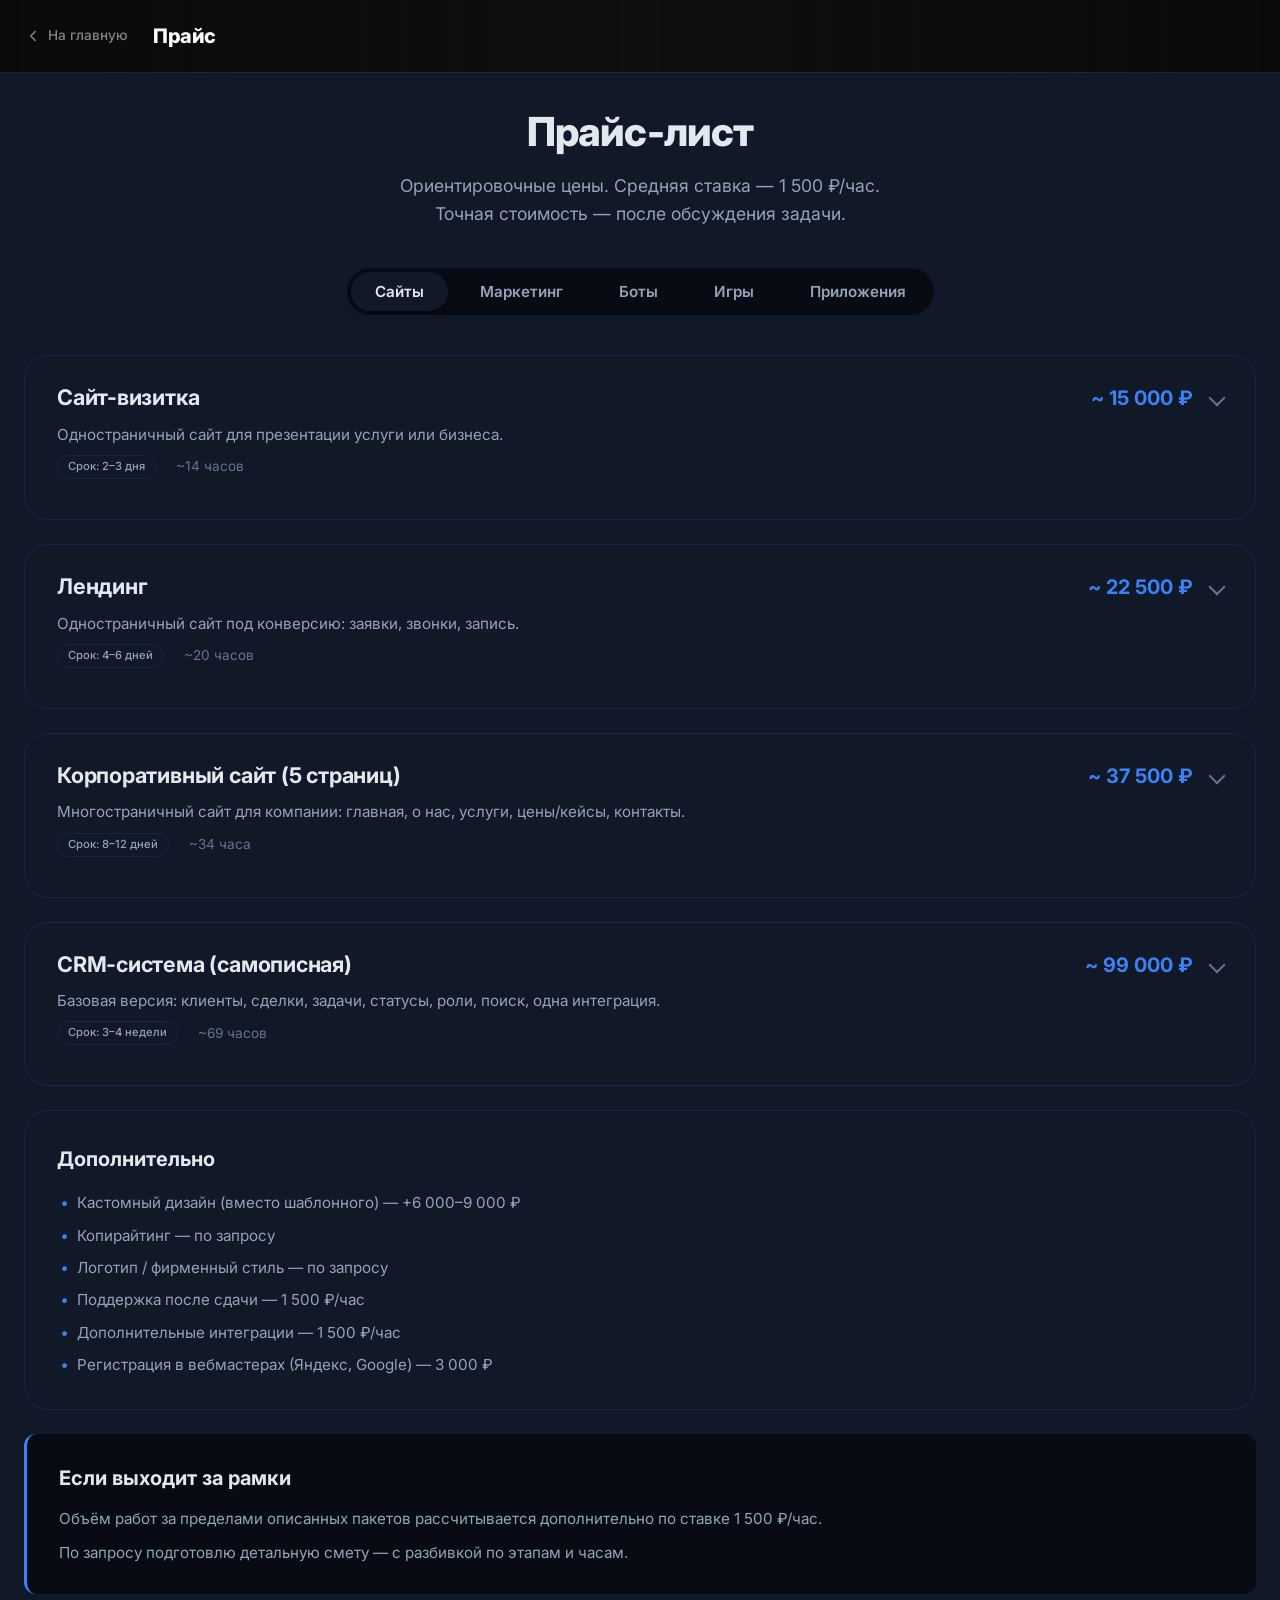
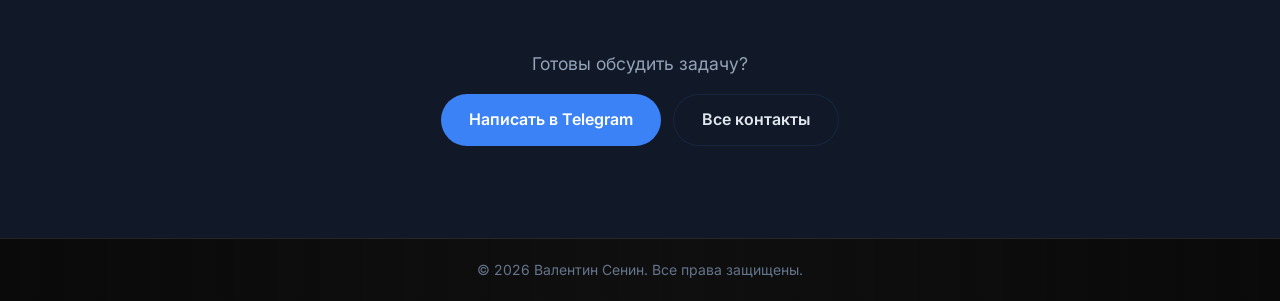
==== commit 05ff9f18: "regular style update + change section order + add new tab + update prices" ====
--- a/price.html
+++ b/price.html
@@ -23,7 +23,7 @@
     <script src="js/price.js" defer></script>
     <script src="js/main.js" defer></script>
 </head>
-<body>
+<body data-rate="1500">
 
     <!-- ========== ШАПКА ========== -->
     <header class="header user-select-none">
@@ -49,13 +49,19 @@
             <!-- HERO -->
             <div class="price-hero">
                 <h1 class="price-hero__title">Прайс-лист</h1>
-                <p class="price-hero__subtitle">Ориентировочные цены. Средняя ставка — 1 500 ₽/час.<br>Точная стоимость — после обсуждения задачи.</p>
+                <p class="price-hero__subtitle">
+                    Ориентировочные цены. Средняя ставка — <span data-rate-display>1 500</span> ₽/час.<br>
+                    Точная стоимость — после обсуждения задачи.
+                </p>            
             </div>
 
             <!-- ТАБЫ -->
             <div class="price-tabs" role="tablist" aria-label="Категории услуг">
                 <button class="price-tab active" type="button" role="tab" data-price-tab="sites" aria-selected="true">
                     <span>Сайты</span>
+                </button>
+                <button class="price-tab" type="button" role="tab" data-price-tab="marketing" aria-selected="false">
+                    <span>Маркетинг</span>
                 </button>
                 <button class="price-tab" type="button" role="tab" data-price-tab="bots" aria-selected="false">
                     <span>Боты</span>
@@ -71,33 +77,37 @@
             <!-- ========== ТАБ: САЙТЫ ========== -->
             <div class="price-content active" data-price-content="sites">
 
-                <!-- 1. Сайт-визитка -->
-                <article class="price-card">
-                    <header class="price-card__header">
+            <!-- 1. Сайт-визитка -->
+            <details class="price-card" data-price-card>
+                <summary class="price-card__summary">
+                    <div class="price-card__header">
                         <h2 class="price-card__title">Сайт-визитка</h2>
-                        <span class="price-card__price">от 18 000 ₽</span>
-                    </header>
+                        <span class="price-card__price">~ 15 000 ₽</span>
+                    </div>
                     <p class="price-card__desc">Одностраничный сайт для презентации услуги или бизнеса.</p>
                     <div class="price-card__meta">
                         <span class="tag tag--small">Срок: 2–3 дня</span>
                         <span class="price-card__meta-sep" aria-hidden="true">·</span>
-                        <span>~12 часов</span>
-                    </div>
-
+                        <span>~14 часов</span>
+                    </div>
+                </summary>
+
+                <!-- Скрытая часть (смета) -->
+                <div class="price-card__body">
                     <div class="price-stages">
                         <h3 class="price-stages__title">Состав работ по этапам:</h3>
                         <ol class="price-stages__list">
-                            <li class="price-stage">
+                            <li class="price-stage" data-hours="0">
                                 <div class="price-stage__head">
                                     <span class="price-stage__name">Консультация и обсуждение формата</span>
                                     <span class="price-stage__cost">бесплатно</span>
                                 </div>
                                 <p class="price-stage__detail">Обсуждаем задачу, бизнес, сроки.</p>
                             </li>
-                            <li class="price-stage">
+                            <li class="price-stage" data-hours="2">
                                 <div class="price-stage__head">
                                     <span class="price-stage__name">Брифинг, структура, прототип</span>
-                                    <span class="price-stage__cost">2 ч / 3 000 ₽</span>
+                                    <span class="price-stage__cost" data-price-cost>2 ч / 3 000 ₽</span>
                                 </div>
                                 <ul class="price-stage__bullets">
                                     <li>Брифинг: ниша, услуги, аудитория</li>
@@ -106,10 +116,10 @@
                                     <li>Согласование</li>
                                 </ul>
                             </li>
-                            <li class="price-stage">
+                            <li class="price-stage" data-hours="2">
                                 <div class="price-stage__head">
                                     <span class="price-stage__name">Шаблонный дизайн</span>
-                                    <span class="price-stage__cost">2 ч / 3 000 ₽</span>
+                                    <span class="price-stage__cost" data-price-cost>2 ч / 3 000 ₽</span>
                                 </div>
                                 <ul class="price-stage__bullets">
                                     <li>Подбор шаблона, цвета, шрифты</li>
@@ -117,295 +127,332 @@
                                     <li>Согласование</li>
                                 </ul>
                             </li>
-                            <li class="price-stage">
+                            <li class="price-stage" data-hours="1">
                                 <div class="price-stage__head">
                                     <span class="price-stage__name">Наполнение контентом</span>
-                                    <span class="price-stage__cost">1 ч / 1 500 ₽</span>
-                                </div>
-                            </li>
-                            <li class="price-stage">
+                                    <span class="price-stage__cost" data-price-cost>1 ч / 1 500 ₽</span>
+                                </div>
+                            </li>
+                            <li class="price-stage" data-hours="4">
                                 <div class="price-stage__head">
                                     <span class="price-stage__name">Вёрстка (адаптив)</span>
-                                    <span class="price-stage__cost">4 ч / 6 000 ₽</span>
-                                </div>
-                            </li>
-                            <li class="price-stage">
+                                    <span class="price-stage__cost" data-price-cost>4 ч / 6 000 ₽</span>
+                                </div>
+                            </li>
+                            <li class="price-stage" data-hours="2">
                                 <div class="price-stage__head">
                                     <span class="price-stage__name">Домен/хостинг, SEO-база, выкладка</span>
-                                    <span class="price-stage__cost">2 ч / 3 000 ₽</span>
-                                </div>
-                            </li>
-                            <li class="price-stage">
+                                    <span class="price-stage__cost" data-price-cost>2 ч / 3 000 ₽</span>
+                                </div>
+                                <p class="price-stage__detail">Включает базовую SEO-оптимизацию (мета-теги, заголовки, скорость).</p>
+                            </li>
+                            <li class="price-stage" data-hours="2">
+                                <div class="price-stage__head">
+                                    <span class="price-stage__name">Регистрация в вебмастерах</span>
+                                    <span class="price-stage__cost" data-price-cost>2 ч / 3 000 ₽</span>
+                                </div>
+                                <p class="price-stage__detail">Добавление сайта в Яндекс.Вебмастер и Google Search Console, проверка индексации.</p>
+                            </li>
+                            <li class="price-stage" data-hours="0.5">
                                 <div class="price-stage__head">
                                     <span class="price-stage__name">Форма связи (если нужна)</span>
-                                    <span class="price-stage__cost">0,5 ч / 750 ₽</span>
-                                </div>
-                            </li>
-                            <li class="price-stage">
-                                <div class="price-stage__head">
-                                    <span class="price-stage__name">Аналитика</span>
-                                    <span class="price-stage__cost">0,5 ч / 750 ₽</span>
-                                </div>
-                            </li>
-                            <li class="price-stage">
+                                    <span class="price-stage__cost" data-price-cost>0,5 ч / 750 ₽</span>
+                                </div>
+                            </li>
+                            <li class="price-stage" data-hours="0.5">
+                                <div class="price-stage__head">
+                                    <span class="price-stage__name">Аналитика (Яндекс.Метрика)</span>
+                                    <span class="price-stage__cost" data-price-cost>0,5 ч / 750 ₽</span>
+                                </div>
+                            </li>
+                            <li class="price-stage" data-hours="0.5">
                                 <div class="price-stage__head">
                                     <span class="price-stage__name">Обучение, сдача</span>
-                                    <span class="price-stage__cost">0,5 ч / 750 ₽</span>
+                                    <span class="price-stage__cost" data-price-cost>0,5 ч / 750 ₽</span>
                                 </div>
                             </li>
                         </ol>
 
                         <div class="price-card__total">
                             <span>Итого:</span>
-                            <strong>12 ч / 18 000 ₽</strong>
-                        </div>
-                        <p class="price-card__note">Кастомный дизайн вместо шаблонного: +2–4 ч (3 000–6 000 ₽), итого 18 000–21 000 ₽.</p>
-                    </div>
-                </article>
+                            <strong data-price-total>14 ч / 21 000 ₽</strong>
+                        </div>
+                        <p class="price-card__note">Кастомный дизайн вместо шаблонного: +2–4 ч (3 000–6 000 ₽). <br>Дополнительная SEO (контент-стратегия, семантика, ссылки) — по запросу.</p>
+                    </div>
+                </div>
+            </details>
 
                 <!-- 2. Лендинг -->
-                <article class="price-card">
-                    <header class="price-card__header">
-                        <h2 class="price-card__title">Лендинг</h2>
-                        <span class="price-card__price">от 27 000 ₽</span>
-                    </header>
-                    <p class="price-card__desc">Одностраничный сайт под конверсию: заявки, звонки, запись.</p>
-                    <div class="price-card__meta">
-                        <span class="tag tag--small">Срок: 3–5 дней</span>
-                        <span class="price-card__meta-sep" aria-hidden="true">·</span>
-                        <span>~18 часов</span>
-                    </div>
-
-                    <div class="price-stages">
-                        <h3 class="price-stages__title">Состав работ по этапам:</h3>
-                        <ol class="price-stages__list">
-                            <li class="price-stage">
-                                <div class="price-stage__head">
-                                    <span class="price-stage__name">Консультация и обсуждение формата</span>
-                                    <span class="price-stage__cost">бесплатно</span>
-                                </div>
-                                <p class="price-stage__detail">Обсуждаем продукт, цель лендинга, аудиторию, сроки.</p>
-                            </li>
-                            <li class="price-stage">
-                                <div class="price-stage__head">
-                                    <span class="price-stage__name">Брифинг, структура под конверсию, прототип</span>
-                                    <span class="price-stage__cost">3 ч / 4 500 ₽</span>
-                                </div>
-                            </li>
-                            <li class="price-stage">
-                                <div class="price-stage__head">
-                                    <span class="price-stage__name">Шаблонный дизайн</span>
-                                    <span class="price-stage__cost">3 ч / 4 500 ₽</span>
-                                </div>
-                            </li>
-                            <li class="price-stage">
-                                <div class="price-stage__head">
-                                    <span class="price-stage__name">Наполнение контентом</span>
-                                    <span class="price-stage__cost">1,5 ч / 2 250 ₽</span>
-                                </div>
-                            </li>
-                            <li class="price-stage">
-                                <div class="price-stage__head">
-                                    <span class="price-stage__name">Вёрстка (адаптив)</span>
-                                    <span class="price-stage__cost">6 ч / 9 000 ₽</span>
-                                </div>
-                            </li>
-                            <li class="price-stage">
-                                <div class="price-stage__head">
-                                    <span class="price-stage__name">Домен/хостинг, SEO-база, выкладка</span>
-                                    <span class="price-stage__cost">1,5 ч / 2 250 ₽</span>
-                                </div>
-                            </li>
-                            <li class="price-stage">
-                                <div class="price-stage__head">
-                                    <span class="price-stage__name">Форма связи (если нужна)</span>
-                                    <span class="price-stage__cost">0,5 ч / 750 ₽</span>
-                                </div>
-                            </li>
-                            <li class="price-stage">
-                                <div class="price-stage__head">
-                                    <span class="price-stage__name">Аналитика</span>
-                                    <span class="price-stage__cost">1 ч / 1 500 ₽</span>
-                                </div>
-                            </li>
-                            <li class="price-stage">
-                                <div class="price-stage__head">
-                                    <span class="price-stage__name">Обучение, сдача</span>
-                                    <span class="price-stage__cost">0,5 ч / 750 ₽</span>
-                                </div>
-                            </li>
-                        </ol>
-
-                        <div class="price-card__total">
-                            <span>Итого:</span>
-                            <strong>18 ч / 27 000 ₽</strong>
-                        </div>
-                        <p class="price-card__note">Кастомный дизайн вместо шаблонного: +4–6 ч (6 000–9 000 ₽), итого 33 000–36 000 ₽.</p>
-                    </div>
-                </article>
+                <details class="price-card" data-price-card>
+                    <summary class="price-card__summary">
+                        <div class="price-card__header">
+                            <h2 class="price-card__title">Лендинг</h2>
+                            <span class="price-card__price">~ 22 500 ₽</span>
+                        </div>
+                        <p class="price-card__desc">Одностраничный сайт под конверсию: заявки, звонки, запись.</p>
+                        <div class="price-card__meta">
+                            <span class="tag tag--small">Срок: 4–6 дней</span>
+                            <span class="price-card__meta-sep" aria-hidden="true">·</span>
+                            <span>~20 часов</span>
+                        </div>
+                    </summary>
+
+                    <div class="price-card__body">
+                        <div class="price-stages">
+                            <h3 class="price-stages__title">Состав работ по этапам:</h3>
+                            <ol class="price-stages__list">
+                                <li class="price-stage" data-hours="0">
+                                    <div class="price-stage__head">
+                                        <span class="price-stage__name">Консультация и обсуждение формата</span>
+                                        <span class="price-stage__cost">бесплатно</span>
+                                    </div>
+                                    <p class="price-stage__detail">Обсуждаем продукт, цель лендинга, аудиторию, сроки.</p>
+                                </li>
+                                <li class="price-stage" data-hours="3">
+                                    <div class="price-stage__head">
+                                        <span class="price-stage__name">Брифинг, структура под конверсию, прототип</span>
+                                        <span class="price-stage__cost" data-price-cost>3 ч / 4 500 ₽</span>
+                                    </div>
+                                </li>
+                                <li class="price-stage" data-hours="3">
+                                    <div class="price-stage__head">
+                                        <span class="price-stage__name">Шаблонный дизайн</span>
+                                        <span class="price-stage__cost" data-price-cost>3 ч / 4 500 ₽</span>
+                                    </div>
+                                </li>
+                                <li class="price-stage" data-hours="1.5">
+                                    <div class="price-stage__head">
+                                        <span class="price-stage__name">Наполнение контентом</span>
+                                        <span class="price-stage__cost" data-price-cost>1,5 ч / 2 250 ₽</span>
+                                    </div>
+                                </li>
+                                <li class="price-stage" data-hours="6">
+                                    <div class="price-stage__head">
+                                        <span class="price-stage__name">Вёрстка (адаптив)</span>
+                                        <span class="price-stage__cost" data-price-cost>6 ч / 9 000 ₽</span>
+                                    </div>
+                                </li>
+                                <li class="price-stage" data-hours="1.5">
+                                    <div class="price-stage__head">
+                                        <span class="price-stage__name">Домен/хостинг, SEO-база, выкладка</span>
+                                        <span class="price-stage__cost" data-price-cost>1,5 ч / 2 250 ₽</span>
+                                    </div>
+                                    <p class="price-stage__detail">Включает базовую SEO-оптимизацию (мета-теги, заголовки, скорость).</p>
+                                </li>
+                                <li class="price-stage" data-hours="2">
+                                    <div class="price-stage__head">
+                                        <span class="price-stage__name">Регистрация в вебмастерах</span>
+                                        <span class="price-stage__cost" data-price-cost>2 ч / 3 000 ₽</span>
+                                    </div>
+                                    <p class="price-stage__detail">Добавление сайта в Яндекс.Вебмастер и Google Search Console, проверка индексации.</p>
+                                </li>
+                                <li class="price-stage" data-hours="0.5">
+                                    <div class="price-stage__head">
+                                        <span class="price-stage__name">Форма связи (если нужна)</span>
+                                        <span class="price-stage__cost" data-price-cost>0,5 ч / 750 ₽</span>
+                                    </div>
+                                </li>
+                                <li class="price-stage" data-hours="1">
+                                    <div class="price-stage__head">
+                                        <span class="price-stage__name">Аналитика (Яндекс.Метрика)</span>
+                                        <span class="price-stage__cost" data-price-cost>1 ч / 1 500 ₽</span>
+                                    </div>
+                                </li>
+                                <li class="price-stage" data-hours="0.5">
+                                    <div class="price-stage__head">
+                                        <span class="price-stage__name">Обучение, сдача</span>
+                                        <span class="price-stage__cost" data-price-cost>0,5 ч / 750 ₽</span>
+                                    </div>
+                                </li>
+                            </ol>
+
+                            <div class="price-card__total">
+                                <span>Итого:</span>
+                                <strong data-price-total>20 ч / 30 000 ₽</strong>
+                            </div>
+                            <p class="price-card__note">Кастомный дизайн вместо шаблонного: +4–6 ч (6 000–9 000 ₽). <br>Дополнительная SEO (контент-стратегия, семантика, ссылки) — по запросу.</p>
+                        </div>
+                    </div>
+                </details>
 
                 <!-- 3. Корпоративный сайт -->
-                <article class="price-card">
-                    <header class="price-card__header">
-                        <h2 class="price-card__title">Корпоративный сайт (5 страниц)</h2>
-                        <span class="price-card__price">от 48 000 ₽</span>
-                    </header>
-                    <p class="price-card__desc">Многостраничный сайт для компании: главная, о нас, услуги, цены/кейсы, контакты.</p>
-                    <div class="price-card__meta">
-                        <span class="tag tag--small">Срок: 7–10 дней</span>
-                        <span class="price-card__meta-sep" aria-hidden="true">·</span>
-                        <span>~32 часа</span>
-                    </div>
-
-                    <div class="price-stages">
-                        <h3 class="price-stages__title">Состав работ по этапам:</h3>
-                        <ol class="price-stages__list">
-                            <li class="price-stage">
-                                <div class="price-stage__head">
-                                    <span class="price-stage__name">Консультация и обсуждение формата</span>
-                                    <span class="price-stage__cost">бесплатно</span>
-                                </div>
-                            </li>
-                            <li class="price-stage">
-                                <div class="price-stage__head">
-                                    <span class="price-stage__name">Брифинг, структура, прототипы</span>
-                                    <span class="price-stage__cost">5 ч / 7 500 ₽</span>
-                                </div>
-                            </li>
-                            <li class="price-stage">
-                                <div class="price-stage__head">
-                                    <span class="price-stage__name">Шаблонный дизайн (единые стили)</span>
-                                    <span class="price-stage__cost">5 ч / 7 500 ₽</span>
-                                </div>
-                            </li>
-                            <li class="price-stage">
-                                <div class="price-stage__head">
-                                    <span class="price-stage__name">Наполнение контентом</span>
-                                    <span class="price-stage__cost">3 ч / 4 500 ₽</span>
-                                </div>
-                            </li>
-                            <li class="price-stage">
-                                <div class="price-stage__head">
-                                    <span class="price-stage__name">Вёрстка (адаптив)</span>
-                                    <span class="price-stage__cost">10 ч / 15 000 ₽</span>
-                                </div>
-                            </li>
-                            <li class="price-stage">
-                                <div class="price-stage__head">
-                                    <span class="price-stage__name">Домен/хостинг, SEO по страницам, выкладка</span>
-                                    <span class="price-stage__cost">2,5 ч / 3 750 ₽</span>
-                                </div>
-                            </li>
-                            <li class="price-stage">
-                                <div class="price-stage__head">
-                                    <span class="price-stage__name">Формы связи</span>
-                                    <span class="price-stage__cost">1 ч / 1 500 ₽</span>
-                                </div>
-                            </li>
-                            <li class="price-stage">
-                                <div class="price-stage__head">
-                                    <span class="price-stage__name">Аналитика</span>
-                                    <span class="price-stage__cost">1 ч / 1 500 ₽</span>
-                                </div>
-                            </li>
-                            <li class="price-stage">
-                                <div class="price-stage__head">
-                                    <span class="price-stage__name">Обучение, сдача</span>
-                                    <span class="price-stage__cost">1 ч / 1 500 ₽</span>
-                                </div>
-                            </li>
-                        </ol>
-
-                        <div class="price-card__total">
-                            <span>Итого:</span>
-                            <strong>32 ч / 48 000 ₽</strong>
-                        </div>
-                        <p class="price-card__note">Кастомный дизайн вместо шаблонного: +6–10 ч (9 000–15 000 ₽), итого 57 000–63 000 ₽.</p>
-                    </div>
-                </article>
+                <details class="price-card" data-price-card>
+                    <summary class="price-card__summary">
+                        <div class="price-card__header">
+                            <h2 class="price-card__title">Корпоративный сайт (5 страниц)</h2>
+                            <span class="price-card__price">~ 37 500 ₽</span>
+                        </div>
+                        <p class="price-card__desc">Многостраничный сайт для компании: главная, о нас, услуги, цены/кейсы, контакты.</p>
+                        <div class="price-card__meta">
+                            <span class="tag tag--small">Срок: 8–12 дней</span>
+                            <span class="price-card__meta-sep" aria-hidden="true">·</span>
+                            <span>~34 часа</span>
+                        </div>
+                    </summary>
+
+                    <div class="price-card__body">
+                        <div class="price-stages">
+                            <h3 class="price-stages__title">Состав работ по этапам:</h3>
+                            <ol class="price-stages__list">
+                                <li class="price-stage" data-hours="0">
+                                    <div class="price-stage__head">
+                                        <span class="price-stage__name">Консультация и обсуждение формата</span>
+                                        <span class="price-stage__cost">бесплатно</span>
+                                    </div>
+                                </li>
+                                <li class="price-stage" data-hours="5">
+                                    <div class="price-stage__head">
+                                        <span class="price-stage__name">Брифинг, структура, прототипы</span>
+                                        <span class="price-stage__cost" data-price-cost>5 ч / 7 500 ₽</span>
+                                    </div>
+                                </li>
+                                <li class="price-stage" data-hours="5">
+                                    <div class="price-stage__head">
+                                        <span class="price-stage__name">Шаблонный дизайн (единые стили)</span>
+                                        <span class="price-stage__cost" data-price-cost>5 ч / 7 500 ₽</span>
+                                    </div>
+                                </li>
+                                <li class="price-stage" data-hours="3">
+                                    <div class="price-stage__head">
+                                        <span class="price-stage__name">Наполнение контентом</span>
+                                        <span class="price-stage__cost" data-price-cost>3 ч / 4 500 ₽</span>
+                                    </div>
+                                </li>
+                                <li class="price-stage" data-hours="10">
+                                    <div class="price-stage__head">
+                                        <span class="price-stage__name">Вёрстка (адаптив)</span>
+                                        <span class="price-stage__cost" data-price-cost>10 ч / 15 000 ₽</span>
+                                    </div>
+                                </li>
+                                <li class="price-stage" data-hours="2.5">
+                                    <div class="price-stage__head">
+                                        <span class="price-stage__name">Домен/хостинг, SEO по страницам, выкладка</span>
+                                        <span class="price-stage__cost" data-price-cost>2,5 ч / 3 750 ₽</span>
+                                    </div>
+                                    <p class="price-stage__detail">Включает базовую SEO-оптимизацию для каждой страницы.</p>
+                                </li>
+                                <li class="price-stage" data-hours="2">
+                                    <div class="price-stage__head">
+                                        <span class="price-stage__name">Регистрация в вебмастерах</span>
+                                        <span class="price-stage__cost" data-price-cost>2 ч / 3 000 ₽</span>
+                                    </div>
+                                    <p class="price-stage__detail">Добавление сайта в Яндекс.Вебмастер и Google Search Console, проверка индексации.</p>
+                                </li>
+                                <li class="price-stage" data-hours="1">
+                                    <div class="price-stage__head">
+                                        <span class="price-stage__name">Формы связи</span>
+                                        <span class="price-stage__cost" data-price-cost>1 ч / 1 500 ₽</span>
+                                    </div>
+                                </li>
+                                <li class="price-stage" data-hours="1">
+                                    <div class="price-stage__head">
+                                        <span class="price-stage__name">Аналитика</span>
+                                        <span class="price-stage__cost" data-price-cost>1 ч / 1 500 ₽</span>
+                                    </div>
+                                </li>
+                                <li class="price-stage" data-hours="1">
+                                    <div class="price-stage__head">
+                                        <span class="price-stage__name">Обучение, сдача</span>
+                                        <span class="price-stage__cost" data-price-cost>1 ч / 1 500 ₽</span>
+                                    </div>
+                                </li>
+                            </ol>
+
+                            <div class="price-card__total">
+                                <span>Итого:</span>
+                                <strong data-price-total>34 ч / 51 000 ₽</strong>
+                            </div>
+                            <p class="price-card__note">Кастомный дизайн вместо шаблонного: +6–10 ч (9 000–15 000 ₽). <br>Дополнительная SEO (контент-стратегия, семантика, ссылки) — по запросу.</p>
+                        </div>
+                    </div>
+                </details>
 
                 <!-- 4. CRM -->
-                <article class="price-card">
-                    <header class="price-card__header">
-                        <h2 class="price-card__title">CRM-система (самописная)</h2>
-                        <span class="price-card__price">от 100 000 ₽</span>
-                    </header>
-                    <p class="price-card__desc">Базовая версия: клиенты, сделки, задачи, статусы, роли, поиск, одна интеграция.</p>
-                    <div class="price-card__meta">
-                        <span class="tag tag--small">Срок: 3–4 недели</span>
-                        <span class="price-card__meta-sep" aria-hidden="true">·</span>
-                        <span>~69 часов</span>
-                    </div>
-
-                    <div class="price-stages">
-                        <h3 class="price-stages__title">Состав работ по этапам:</h3>
-                        <ol class="price-stages__list">
-                            <li class="price-stage">
-                                <div class="price-stage__head">
-                                    <span class="price-stage__name">Консультация и обсуждение процессов</span>
-                                    <span class="price-stage__cost">бесплатно</span>
-                                </div>
-                            </li>
-                            <li class="price-stage">
-                                <div class="price-stage__head">
-                                    <span class="price-stage__name">Брифинг, анализ процессов, схема сущностей</span>
-                                    <span class="price-stage__cost">6 ч / 9 000 ₽</span>
-                                </div>
-                            </li>
-                            <li class="price-stage">
-                                <div class="price-stage__head">
-                                    <span class="price-stage__name">Прототип интерфейса</span>
-                                    <span class="price-stage__cost">4 ч / 6 000 ₽</span>
-                                </div>
-                            </li>
-                            <li class="price-stage">
-                                <div class="price-stage__head">
-                                    <span class="price-stage__name">Дизайн интерфейса</span>
-                                    <span class="price-stage__cost">5 ч / 7 500 ₽</span>
-                                </div>
-                            </li>
-                            <li class="price-stage">
-                                <div class="price-stage__head">
-                                    <span class="price-stage__name">Разработка (backend + frontend)</span>
-                                    <span class="price-stage__cost">40 ч / 60 000 ₽</span>
-                                </div>
-                            </li>
-                            <li class="price-stage">
-                                <div class="price-stage__head">
-                                    <span class="price-stage__name">Импорт данных и одна интеграция</span>
-                                    <span class="price-stage__cost">6 ч / 9 000 ₽</span>
-                                </div>
-                            </li>
-                            <li class="price-stage">
-                                <div class="price-stage__head">
-                                    <span class="price-stage__name">Тестирование</span>
-                                    <span class="price-stage__cost">4 ч / 6 000 ₽</span>
-                                </div>
-                            </li>
-                            <li class="price-stage">
-                                <div class="price-stage__head">
-                                    <span class="price-stage__name">Выкладка и настройка</span>
-                                    <span class="price-stage__cost">2 ч / 3 000 ₽</span>
-                                </div>
-                            </li>
-                            <li class="price-stage">
-                                <div class="price-stage__head">
-                                    <span class="price-stage__name">Обучение, сдача</span>
-                                    <span class="price-stage__cost">2 ч / 3 000 ₽</span>
-                                </div>
-                            </li>
-                        </ol>
-
-                        <div class="price-card__total">
-                            <span>Итого:</span>
-                            <strong>69 ч / 100 500 ₽</strong>
-                        </div>
-                        <p class="price-card__note">Базовая версия. Отчёты, кастомные поля под процессы, уведомления, мобильная версия, дополнительные интеграции — расширение, рассчитывается почасово (1 500 ₽/час).</p>
-                    </div>
-                </article>
+                <details class="price-card" data-price-card>
+                    <summary class="price-card__summary">
+                        <div class="price-card__header">
+                            <h2 class="price-card__title">CRM-система (самописная)</h2>
+                            <span class="price-card__price">~ 99 000 ₽</span>
+                        </div>
+                        <p class="price-card__desc">Базовая версия: клиенты, сделки, задачи, статусы, роли, поиск, одна интеграция.</p>
+                        <div class="price-card__meta">
+                            <span class="tag tag--small">Срок: 3–4 недели</span>
+                            <span class="price-card__meta-sep" aria-hidden="true">·</span>
+                            <span>~69 часов</span>
+                        </div>
+                    </summary>
+
+                    <div class="price-card__body">
+                        <div class="price-stages">
+                            <h3 class="price-stages__title">Состав работ по этапам:</h3>
+                            <ol class="price-stages__list">
+                                <li class="price-stage" data-hours="0">
+                                    <div class="price-stage__head">
+                                        <span class="price-stage__name">Консультация и обсуждение процессов</span>
+                                        <span class="price-stage__cost">бесплатно</span>
+                                    </div>
+                                </li>
+                                <li class="price-stage" data-hours="6">
+                                    <div class="price-stage__head">
+                                        <span class="price-stage__name">Брифинг, анализ процессов, схема сущностей</span>
+                                        <span class="price-stage__cost" data-price-cost>6 ч / 9 000 ₽</span>
+                                    </div>
+                                </li>
+                                <li class="price-stage" data-hours="4">
+                                    <div class="price-stage__head">
+                                        <span class="price-stage__name">Прототип интерфейса</span>
+                                        <span class="price-stage__cost" data-price-cost>4 ч / 6 000 ₽</span>
+                                    </div>
+                                </li>
+                                <li class="price-stage" data-hours="5">
+                                    <div class="price-stage__head">
+                                        <span class="price-stage__name">Дизайн интерфейса</span>
+                                        <span class="price-stage__cost" data-price-cost>5 ч / 7 500 ₽</span>
+                                    </div>
+                                </li>
+                                <li class="price-stage" data-hours="40">
+                                    <div class="price-stage__head">
+                                        <span class="price-stage__name">Разработка (backend + frontend)</span>
+                                        <span class="price-stage__cost" data-price-cost>40 ч / 60 000 ₽</span>
+                                    </div>
+                                </li>
+                                <li class="price-stage" data-hours="6">
+                                    <div class="price-stage__head">
+                                        <span class="price-stage__name">Импорт данных и одна интеграция</span>
+                                        <span class="price-stage__cost" data-price-cost>6 ч / 9 000 ₽</span>
+                                    </div>
+                                </li>
+                                <li class="price-stage" data-hours="4">
+                                    <div class="price-stage__head">
+                                        <span class="price-stage__name">Тестирование</span>
+                                        <span class="price-stage__cost" data-price-cost>4 ч / 6 000 ₽</span>
+                                    </div>
+                                </li>
+                                <li class="price-stage" data-hours="2">
+                                    <div class="price-stage__head">
+                                        <span class="price-stage__name">Выкладка и настройка</span>
+                                        <span class="price-stage__cost" data-price-cost>2 ч / 3 000 ₽</span>
+                                    </div>
+                                </li>
+                                <li class="price-stage" data-hours="2">
+                                    <div class="price-stage__head">
+                                        <span class="price-stage__name">Обучение, сдача</span>
+                                        <span class="price-stage__cost" data-price-cost>2 ч / 3 000 ₽</span>
+                                    </div>
+                                </li>
+                            </ol>
+
+                            <div class="price-card__total">
+                                <span>Итого:</span>
+                                <strong data-price-total>69 ч / 103 500 ₽</strong>
+                            </div>
+                            <p class="price-card__note">Базовая версия. Отчёты, кастомные поля под процессы, уведомления, мобильная версия, дополнительные интеграции — расширение, рассчитывается почасово (1 500 ₽/час).</p>
+                        </div>
+                    </div>
+                </details>
 
                 <!-- ========== ДОПОЛНИТЕЛЬНО ========== -->
-                <section class="price-card"> 
+                <section class="price-extra-card"> 
                     <h2 class="price-extra__title">Дополнительно</h2>
                     <ul class="price-extra__list">
                         <li>Кастомный дизайн (вместо шаблонного) — +6 000–9 000 ₽</li>
@@ -413,6 +460,7 @@
                         <li>Логотип / фирменный стиль — по запросу</li>
                         <li>Поддержка после сдачи — 1 500 ₽/час</li>
                         <li>Дополнительные интеграции — 1 500 ₽/час</li>
+                        <li>Регистрация в вебмастерах (Яндекс, Google) — 3 000 ₽</li>
                     </ul>
                 </section>
             </div>
@@ -442,6 +490,104 @@
                     <p class="price-empty__desc">Скоро здесь появятся цены на приложения. А пока — обсудим задачу напрямую.</p>
                     <a href="https://t.me/cosyplaid" target="_blank" rel="noopener noreferrer" class="btn btn--primary">Написать в Telegram</a>
                 </div>
+            </div>
+
+            <!-- ========== ТАБ: МАРКЕТИНГ ========== -->
+            <div class="price-content" data-price-content="marketing">
+
+                <!-- SEO-продвижение -->
+                <details class="price-card">
+                    <summary class="price-card__summary">
+                        <div class="price-card__header">
+                            <h2 class="price-card__title">SEO-продвижение</h2>
+                            <span class="price-card__price">~ 10 000 ₽</span>
+                        </div>
+                        <p class="price-card__desc">Комплексная оптимизация сайта для вывода в топ поисковых систем (Яндекс, Google).</p>
+                        <div class="price-card__meta">
+                            <span class="tag tag--small">Срок: 5–7 дней</span>
+                            <span class="price-card__meta-sep" aria-hidden="true">·</span>
+                            <span>~8 часов</span>
+                        </div>
+                    </summary>
+                    
+                    <div class="price-card__body">
+                        <div class="price-stages">
+                            <h3 class="price-stages__title">Состав работ (разовая настройка):</h3>
+                            <ul class="price-stage__bullets" style="padding-left: 0;">
+                                <li><strong>Технический аудит:</strong> проверка скорости, мобильной версии, ошибок, настройка robots.txt и sitemap.</li>
+                                <li><strong>Регистрация в вебмастерах:</strong> добавление сайта в Яндекс.Вебмастер и Google Search Console, подтверждение прав.</li>
+                                <li><strong>Семантика:</strong> сбор ключевых запросов, кластеризация под страницы.</li>
+                                <li><strong>Оптимизация страниц:</strong> написание Title, Description, H1-H6, перелинковка.</li>
+                                <li><strong>Базовая аналитика:</strong> настройка целей в Яндекс.Метрике.</li>
+                            </ul>
+                        </div>
+                        
+                        <div class="price-card__note" style="margin-top: 16px; border-top: 1px solid var(--border-color); padding-top: 16px;">
+                            <strong>Регулярное ведение:</strong> от 5 000 ₽/мес. Включает анализ позиций, расширение семантики, работу с контентом и внешними факторами.
+                        </div>
+                    </div>
+                </details>
+
+                <!-- Яндекс.Бизнес -->
+                <details class="price-card">
+                    <summary class="price-card__summary">
+                        <div class="price-card__header">
+                            <h2 class="price-card__title">Яндекс.Бизнес</h2>
+                            <span class="price-card__price">~ 3 500 ₽</span>
+                        </div>
+                        <p class="price-card__desc">Создание и оформление карточки организации в Яндекс.Картах для привлечения локальных клиентов.</p>
+                        <div class="price-card__meta">
+                            <span class="tag tag--small">Срок: 2–4 дня</span>
+                            <span class="price-card__meta-sep" aria-hidden="true">·</span>
+                            <span>~3 часа</span>
+                        </div>
+                    </summary>
+
+                    <div class="price-card__body">
+                        <div class="price-stages">
+                            <h3 class="price-stages__title">Состав работ:</h3>
+                            <ul class="price-stage__bullets" style="padding-left: 0;">
+                                <li>Сбор и обработка фото/видео материалов</li>
+                                <li>Создание карточки и заполнение всех полей</li>
+                                <li>Подбор категорий и ключевых слов</li>
+                                <li>Прохождение модерации и правки (при необходимости)</li>
+                                <li>Настройка ссылок на сайт и соцсети</li>
+                            </ul>
+                        </div>
+                    </div>
+                </details>
+
+                <!-- Оформление соцсетей -->
+                <details class="price-card">
+                    <summary class="price-card__summary">
+                        <div class="price-card__header">
+                            <h2 class="price-card__title">Оформление соцсетей</h2>
+                            <span class="price-card__price">~ 3 500 ₽</span>
+                        </div>
+                        <p class="price-card__desc">Оформление профиля ВКонтакте или Telegram для бизнеса.</p>
+                        <div class="price-card__meta">
+                            <span class="tag tag--small">Срок: 2–3 дня</span>
+                            <span class="price-card__meta-sep" aria-hidden="true">·</span>
+                            <span>~3 часа</span>
+                        </div>
+                    </summary>
+
+                    <div class="price-card__body">
+                        <div class="price-stages">
+                            <h3 class="price-stages__title">Состав работ:</h3>
+                            <ul class="price-stage__bullets" style="padding-left: 0;">
+                                <li>Создание аватара и обложки</li>
+                                <li>Написание описания и заполнение контактов</li>
+                                <li>Оформление первых 3–5 постов (текст + картинки)</li>
+                                <li>Настройка кнопок действия (написать, позвонить)</li>
+                            </ul>
+                        </div>
+                    </div>
+                </details>
+                <!-- Блок примечания -->
+                <p class="price-card__note" style="text-align: center; margin-top: 24px;">
+                    * Регулярное ведение соцсетей и контент-стратегия рассчитываются отдельно.
+                </p>
             </div>
 
             <!-- ========== ЗА РАМКАМИ ========== -->
--- a/styles/style.css
+++ b/styles/style.css
@@ -2,14 +2,12 @@
    1. ПЕРЕМЕННЫЕ (DARK THEME)
    ========================================================================== */
 :root {
-    /* Основные переменные */
     --font-family: 'Inter', -apple-system, BlinkMacSystemFont, sans-serif;
-    --container-width: 1100px;
+    --container-width: 1280px;
     --radius-lg: 24px;
     --radius-sm: 12px;
     --transition: 0.3s ease;
 
-    /* Цвета (бывшая темная тема) */
     --bg-primary: #111827;
     --bg-secondary: #070B14;
     --bg-card: #111827;
@@ -25,6 +23,9 @@
     --accent: #3B82F6;
     --accent-hover: #60A5FA;
     --shadow: 0 8px 32px rgba(0, 0, 0, 0.6);
+
+    --accent-secondary: #F97316;
+    --accent-secondary-hover: #F59E0B; 
 }
 
 * {
@@ -139,34 +140,11 @@
     white-space: nowrap;
 }
 
-.tag--small {
-    padding: 2px 10px;
-    font-size: 0.7rem;
-}
-
-.tag--learning {
-    background: rgba(59, 130, 246, 0.06);
-    border: 1px dashed var(--accent);
-    color: var(--accent);
-}
-
-.tag--blue {
-    border-color: var(--accent);
-    color: var(--accent);
-    background: rgba(59, 130, 246, 0.06);
-}
-
-.tag--green {
-    border-color: #22C55E;
-    color: #22C55E;
-    background: rgba(34, 197, 94, 0.06);
-}
-
-.tag--purple {
-    border-color: #8B5CF6;
-    color: #8B5CF6;
-    background: rgba(139, 92, 246, 0.06);
-}
+.tag--small { padding: 2px 10px; font-size: 0.7rem; }
+.tag--learning { background: rgba(59, 130, 246, 0.06); border: 1px dashed var(--accent); color: var(--accent); }
+.tag--blue { border-color: var(--accent); color: var(--accent); background: rgba(59, 130, 246, 0.06); }
+.tag--green { border-color: #22C55E; color: #22C55E; background: rgba(34, 197, 94, 0.06); }
+.tag--purple { border-color: #8B5CF6; color: #8B5CF6; background: rgba(139, 92, 246, 0.06); }
 
 /* ==========================================================================
    4. ШАПКА (HEADER)
@@ -222,10 +200,7 @@
     display: inline-block;
 }
 
-.nav__list {
-    display: flex;
-    gap: 32px;
-}
+.nav__list { display: flex; gap: 32px; }
 
 .nav__link {
     font-size: 0.875rem;
@@ -247,16 +222,8 @@
     transition: width 0.3s;
 }
 
-.nav__divider {
-    color: rgba(255, 255, 255, 0.15);
-    user-select: none;
-    display: flex;
-    align-items: center;
-}
-
-.nav__divider-mobile {
-    display: none;
-}
+.nav__divider { color: rgba(255, 255, 255, 0.15); user-select: none; display: flex; align-items: center; }
+.nav__divider-mobile { display: none; }
 
 .burger {
     display: none;
@@ -276,24 +243,16 @@
     transition: all 0.3s;
 }
 
-.burger--active .burger__line:nth-child(1) {
-    transform: translateY(7px) rotate(45deg);
-}
-
-.burger--active .burger__line:nth-child(2) {
-    opacity: 0;
-}
-
-.burger--active .burger__line:nth-child(3) {
-    transform: translateY(-7px) rotate(-45deg);
-}
+.burger--active .burger__line:nth-child(1) { transform: translateY(7px) rotate(45deg); }
+.burger--active .burger__line:nth-child(2) { opacity: 0; }
+.burger--active .burger__line:nth-child(3) { transform: translateY(-7px) rotate(-45deg); }
 
 /* ==========================================================================
    5. СЕКЦИИ И БЛОКИ
    ========================================================================== */
 .hero {
     position: relative;
-    min-height: 90vh;
+    min-height: 800px;
     display: flex;
     align-items: center;
     padding-top: 70px;
@@ -365,10 +324,18 @@
     max-width: 520px;
 }
 
-.hero__actions {
-    display: flex;
+.actions__group {
+    display: flex;
+    justify-content: center;
+    align-items: center;
     gap: 16px;
     margin-top: 32px;
+    flex-wrap: wrap;
+}
+
+.actions__group .btn {
+    width: auto;
+    min-width: 200px;
 }
 
 .hero__image-wrapper {
@@ -401,7 +368,7 @@
 
 .tech-stack__wrapper {
     width: 100%;
-    background: var(--bg-secondary);
+    background: #0a0a0a;
     border-radius: 0 0 48px 48px;
     padding: 125px 0 30px;
     position: relative;
@@ -462,8 +429,7 @@
 
 /* ABOUT */
 .about {
-    padding: 80px 0;
-    background: var(--bg-primary);
+    padding: 80px 0 40px 0;
     z-index: 2;
 }
 
@@ -521,7 +487,7 @@
     border: 1px solid var(--border-color);
     border-radius: var(--radius-lg);
     padding: 32px;
-    max-width: 500px;
+    max-width: 400px;
 }
 
 .about__aside {
@@ -589,6 +555,149 @@
     color: var(--text-primary);
 }
 
+.about__fact-tags {
+    display: flex;
+    flex-wrap: wrap;
+    gap: 6px;
+    margin-top: 4px;
+}
+
+.about__fact-tag {
+    display: inline-block;
+    font-size: 0.75rem;
+    font-weight: 600;
+    padding: 2px 8px;
+    background: rgba(59, 130, 246, 0.12);
+    color: var(--accent);
+    border-radius: 4px;
+}
+
+/* TECH EXPERTISE (МОЙ СТЕК) */
+.tech-expertise {
+    padding: 80px;
+    z-index: 2;
+}
+
+.tech-expertise__grid {
+    display: grid;
+    grid-template-columns: repeat(4, 1fr);
+    gap: 24px;
+}
+
+.tech-expertise__icon-box {
+    width: 48px;
+    height: 48px;
+    border-radius: 12px;
+    margin-bottom: 18px;
+    background: rgba(255, 255, 255, 0.05);
+    display: flex;
+    align-items: center;
+    justify-content: center;
+    color: var(--accent);
+}
+
+.tech-expertise__icon-box svg {
+    width: 24px;
+    height: 24px;
+}
+
+/* УНИВЕРСАЛЬНЫЕ КАРТОЧКИ (CARD) */
+.card {
+    background: var(--bg-card);
+    border-radius: var(--radius-lg);
+    padding: 32px 24px;
+    border: 1px solid var(--border-color);
+    transition: all 0.35s ease;
+}
+
+.card__title {
+    font-size: 1.125rem;
+    font-weight: 700;
+    margin-bottom: 8px;
+    color: var(--text-primary);
+}
+
+.card__desc {
+    font-size: 0.95rem;
+    color: var(--text-secondary);
+    line-height: 1.6;
+    margin-bottom: 16px;
+}
+
+.card__tags {
+    display: flex;
+    flex-wrap: wrap;
+    gap: 6px;
+}
+
+/* ==========================================================================
+   МАНИФЕСТ РАЗРАБОТКИ
+   ========================================================================== */
+.manifest {
+    padding: 20px 0 80px 0;
+    z-index: 2;
+}
+
+.manifest__list {
+    display: flex;
+    flex-direction: column;
+    gap: 20px;
+    max-width: 1000px;
+    margin: 0 auto;
+    padding-inline: 20px;
+    counter-reset: manifest-counter;
+}
+
+.manifest__item {
+    display: flex;
+    align-items: flex-start;
+    gap: 40px;
+    padding: 20px 0 40px 0;
+    border-bottom: 1px solid var(--border-color);
+    position: relative;
+}
+
+.manifest__number {
+    position: absolute;
+    left: 0;
+    top: 0;
+    bottom: 20px;
+    width: 200px;
+    display: flex;
+    align-items: center;
+    justify-content: flex-start; 
+    font-weight: 800;
+    color: #FFF;
+    font-size: 10rem;
+    line-height: 5;
+    background: linear-gradient(90deg, rgb(255, 255, 255, 0.05), rgb(255, 255, 255, 0) 100%);
+    -webkit-background-clip: text;
+    background-clip: text;
+    -webkit-text-fill-color: transparent;
+    pointer-events: none;
+    z-index: 1;
+}
+
+.manifest__content {
+    position: relative;
+    z-index: 2;
+    padding-left: 200px;
+    width: 100%;
+}
+
+.manifest__title {
+    font-size: 1.35rem;
+    font-weight: 700;
+    color: var(--text-primary);
+    margin-bottom: 8px;
+}
+
+.manifest__desc {
+    font-size: 1.05rem;
+    color: var(--text-secondary);
+    line-height: 1.7;
+}
+
 /* SERVICES */
 .services {
     padding: 80px 0;
@@ -598,113 +707,66 @@
 
 .services__grid {
     display: grid;
-    grid-template-columns: 1.2fr 1fr;
-    gap: 64px;
-    align-items: start;
-}
-
-.services__list {
+    grid-template-columns: repeat(4, 1fr);
+    gap: 24px;
+}
+
+.card--service {
     display: flex;
     flex-direction: column;
-    gap: 24px;
-}
-
-.service-item {
-    display: flex;
-    gap: 20px;
-    padding: 24px;
-    background: var(--bg-card);
-    border: 1px solid var(--border-color);
+    text-decoration: none;
+    cursor: pointer;
+}
+
+/* БАННЕР "ГОТОВЫЕ РЕШЕНИЯ" */
+.services-banner {
+    display: flex;
+    align-items: center;
+    justify-content: center;
+    padding: 24px 40px;
+    margin: 40px auto;
+    max-width: fit-content;
+    border: 1px solid var(--accent);
     border-radius: var(--radius-lg);
+    text-decoration: none;
     transition: all 0.35s ease;
 }
 
-.service-item__title {
+.services-banner__content {
+    display: flex;
+    align-items: center;
+    gap: 16px;
+}
+
+.services-banner__content .tech-expertise__icon-box {
+    margin-bottom: 0;
+}
+
+.services-banner__title {
     font-size: 1.125rem;
     font-weight: 700;
     color: var(--text-primary);
-    margin-bottom: 4px;
-}
-
-.service-item__description {
-    font-size: 0.9rem;
-    color: var(--text-secondary);
-    line-height: 1.6;
-}
-
-.services__action {
-    display: flex;
-    justify-content: center;
-    gap: 14px;
-    margin-top: 8px;
-}
-
-.services__visual {
-    display: flex;
-    align-items: center;
-    justify-content: center;
-    min-height: 400px;
-    background: var(--bg-card);
-    border: 1px solid var(--border-color);
-    border-radius: var(--radius-lg);
-    padding: 40px;
-    position: sticky;
-    top: 100px;
-}
-
-.services__visual-card {
-    text-align: center;
-}
-
-.services__visual-text {
-    font-size: 1.5rem;
-    font-weight: 700;
-    color: var(--text-primary);
-    text-align: center;
-}
-
-/* CAPABILITIES */
-.capabilities {
-    padding: 80px 0;
-    background: var(--bg-secondary);
-    z-index: 2;
-    border-top: 1px solid var(--border-color);
-}
-
-.capabilities__grid {
-    display: grid;
-    grid-template-columns: repeat(3, minmax(0, 270px));
-    justify-content: center;
-    gap: 24px;
-}
-
-.capability-card {
-    background: var(--bg-card);
-    border-radius: var(--radius-lg);
-    padding: 32px 24px;
-    border: 1px solid var(--border-color);
-    transition: all 0.35s ease;
-}
-
-.capability-card__title {
-    font-size: 1.125rem;
-    font-weight: 700;
-    margin-bottom: 8px;
-    color: var(--text-primary);
-}
-
-.capability-card__description {
+    white-space: nowrap;
+}
+
+.services-banner__desc {
     font-size: 0.95rem;
     color: var(--text-secondary);
-    line-height: 1.6;
-    margin-bottom: 16px;
-}
-
-.capability-card__tags {
-    display: flex;
-    flex-wrap: wrap;
-    gap: 6px;
-}
+    white-space: nowrap;
+}
+
+/* 
+.actions__group {
+    display: flex;
+    justify-content: center;
+    gap: 16px;
+    margin-top: 40px;
+}
+
+.actions__group .btn{
+    width: auto;
+    min-width: 200px;
+} */
 
 /* PROJECTS */
 .projects {
@@ -756,17 +818,9 @@
     z-index: 2;
 }
 
-.status--completed {
-    background: rgba(52, 211, 153, 0.85);
-}
-
-.status--in-progress {
-    background: rgba(59, 130, 246, 0.85);
-}
-
-.status--pet-project {
-    background: rgba(139, 92, 246, 0.85);
-}
+.status--completed { background: rgba(52, 211, 153, 0.85); }
+.status--in-progress { background: rgba(59, 130, 246, 0.85); }
+.status--pet-project { background: rgba(139, 92, 246, 0.85); }
 
 .project-card__body {
     padding: 24px;
@@ -800,8 +854,9 @@
 /* CONTACTS */
 .contacts {
     padding: 80px 0;
-    background: var(--bg-primary);
+    background: var(--bg-secondary);
     z-index: 2;
+    border-top: 1px solid var(--border-color);
 }
 
 .contacts__inner {
@@ -938,20 +993,9 @@
     scrollbar-color: var(--border-color) transparent;
 }
 
-.modal__scroll::-webkit-scrollbar {
-    width: 6px;
-}
-
-.modal__scroll::-webkit-scrollbar-track {
-    background: transparent;
-    margin: 12px 0;
-    border-radius: 100px;
-}
-
-.modal__scroll::-webkit-scrollbar-thumb {
-    background: var(--border-color);
-    border-radius: 100px;
-}
+.modal__scroll::-webkit-scrollbar { width: 6px; }
+.modal__scroll::-webkit-scrollbar-track { background: transparent; margin: 12px 0; border-radius: 100px; }
+.modal__scroll::-webkit-scrollbar-thumb { background: var(--border-color); border-radius: 100px; }
 
 .modal__image {
     width: 100%;
@@ -989,15 +1033,8 @@
     flex-wrap: wrap;
 }
 
-.modal__status {
-    font-size: 0.875rem;
-    font-weight: 600;
-}
-
-.modal__year {
-    font-size: 0.875rem;
-    color: var(--text-muted);
-}
+.modal__status { font-size: 0.875rem; font-weight: 600; }
+.modal__year { font-size: 0.875rem; color: var(--text-muted); }
 
 .modal__description {
     color: var(--text-secondary);
@@ -1005,19 +1042,9 @@
     margin-bottom: 20px;
 }
 
-.modal__description p {
-    margin-bottom: 12px;
-}
-
-.modal__description ul {
-    padding-left: 20px;
-    margin: 8px 0 16px;
-}
-
-.modal__description li {
-    margin-bottom: 4px;
-    list-style-type: disc;
-}
+.modal__description p { margin-bottom: 12px; }
+.modal__description ul { padding-left: 20px; margin: 8px 0 16px; }
+.modal__description li { margin-bottom: 4px; list-style-type: disc; }
 
 .modal__tags {
     display: flex;
@@ -1101,9 +1128,7 @@
     cursor: text;
 }
 
-.email-copy__field:focus {
-    border-color: var(--accent);
-}
+.email-copy__field:focus { border-color: var(--accent); }
 
 .email-copy__button {
     flex-shrink: 0;
@@ -1121,14 +1146,8 @@
     transition: background-color 0.2s;
 }
 
-.email-copy__icon {
-    width: 18px;
-    height: 18px;
-}
-
-.email-copy__icon--check {
-    display: none;
-}
+.email-copy__icon { width: 18px; height: 18px; }
+.email-copy__icon--check { display: none; }
 
 .email-copy__button.is-copied {
     background: #334869;
@@ -1136,14 +1155,8 @@
     pointer-events: none;
 }
 
-.email-copy__button.is-copied .email-copy__icon--copy {
-    display: none;
-}
-
-.email-copy__button.is-copied .email-copy__icon--check {
-    display: block;
-    transform: scale(0.9);
-}
+.email-copy__button.is-copied .email-copy__icon--copy { display: none; }
+.email-copy__button.is-copied .email-copy__icon--check { display: block; transform: scale(0.9); }
 
 .email-copy__message {
     margin: 8px 0 0;
@@ -1154,530 +1167,191 @@
     opacity: 0;
 }
 
-.email-copy__message.is-visible {
-    opacity: 1;
-}
-
-.section-gradient {
-    background: linear-gradient(180deg, var(--bg-primary) 0%, #0D1526 50%, var(--bg-secondary) 100%);
-}
+.email-copy__message.is-visible { opacity: 1; }
 
 /* ==========================================================================
    7. HOVER-ЭФФЕКТЫ
    ========================================================================== */
 @media (hover: hover) and (pointer: fine) {
-    .header__back:hover {
-        color: #ffffff;
-        transform: translateX(-3px);
+    .header__back:hover { color: #ffffff; transform: translateX(-3px); }
+    .header__back:hover svg { stroke: #ffffff; transform: translateX(-3px); }
+    .logo:hover { transform: scale(1.04); }
+    
+    .nav__link:hover { color: #ffffff; }
+    .nav__link:hover::after { width: 100%; }
+    .nav__link--active { color: var(--accent); }
+    .nav__link--active:hover { color: var(--accent-hover); }
+    .nav__link--active::after { width: 100%; background: var(--accent); }
+    .nav__link--external::after { background: #f59e0b; }
+    .nav__link--external:hover { color: #ffffff; }
+    .nav__link--external:hover::after { width: 100%; }
+
+    .tech-stack__item:hover { background: rgba(59, 130, 246, 0.12); border-color: var(--accent); color: #ffffff; transform: scale(1.08); }
+
+    .btn--primary:hover { background: var(--accent-hover); transform: translateY(-2px); box-shadow: var(--shadow); }
+    .btn--secondary:hover { background: var(--bg-card-hover); transform: translateY(-2px); }
+
+    .card:hover { 
+        transform: translateY(-6px); 
+        box-shadow: var(--shadow); 
+        background: var(--bg-card-hover); 
+        border-color: var(--accent); 
     }
     
-    .header__back:hover svg {
-        stroke: #ffffff;
-        transform: translateX(-3px);
+    .services-banner:hover {
+        transform: translateY(-4px);
+        box-shadow: var(--shadow);
+        border: 1px solid var(--accent-hover);
     }
-    
-    .logo:hover {
-        transform: scale(1.04);
-    }
-    
-    .nav__link:hover {
-        color: #ffffff;
-    }
-    
-    .nav__link:hover::after {
-        width: 100%;
-    }
-    
-    .nav__link--active {
-        color: var(--accent);
-    }
-    
-    .nav__link--active:hover {
-        color: var(--accent-hover);
-    }
-    
-    .nav__link--active::after {
-        width: 100%;
-        background: var(--accent);
-    }
-    
-    .nav__link--external::after {
-        background: #f59e0b;
-    }
-    
-    .nav__link--external:hover {
-        color: #ffffff;
-    }
-    
-    .nav__link--external:hover::after {
-        width: 100%;
-    }
-
-    .tech-stack__item:hover {
-        background: rgba(59, 130, 246, 0.12);
-        border-color: var(--accent);
-        color: #ffffff;
-        transform: scale(1.08);
-    }
-
-    .btn--primary:hover {
-        background: var(--accent-hover);
-        transform: translateY(-2px);
-        box-shadow: var(--shadow);
-    }
-    
-    .btn--secondary:hover {
-        background: var(--bg-card-hover);
-        transform: translateY(-2px);
-    }
-
-    .service-item:hover {
-        transform: translateX(6px);
-        background: var(--bg-card-hover);
-        border-color: var(--accent);
-    }
-    
-    .capability-card:hover {
-        transform: translateY(-6px);
-        box-shadow: var(--shadow);
-        background: var(--bg-card-hover);
-        border-color: var(--accent);
-    }
-    
-    .project-card:hover {
-        transform: translateY(-8px);
-        box-shadow: var(--shadow);
-        background: var(--bg-card-hover);
-        border-color: var(--accent);
-    }
-    
-    .project-card:hover .project-card__image img {
-        transform: scale(1.05);
-    }
-    
-    .project-card__more:hover {
-        color: var(--accent-hover);
-    }
-
-    .contacts__link--primary:hover {
-        background: var(--accent-hover);
-        transform: translateY(-3px);
-        box-shadow: var(--shadow);
-    }
-    
-    .contacts__link--secondary:hover {
-        background: var(--bg-card-hover);
-        color: var(--text-primary);
-        transform: translateY(-3px);
-    }
-
-    .tag:hover {
-        border-color: var(--accent);
-        color: var(--text-primary);
-    }
-    
-    .tag--learning:hover {
-        background: rgba(59, 130, 246, 0.12);
-    }
-
-    .modal__close:hover {
-        background: rgba(0, 0, 0, 0.85);
-        transform: rotate(90deg);
-        border-color: rgba(255, 255, 255, 0.4);
-    }
-    
-    .modal__link--active:hover {
-        background: var(--accent-hover);
-        border-color: var(--accent-hover);
-        transform: translateY(-2px);
-        box-shadow: var(--shadow);
-    }
-    
-    .email-copy__button:not(.is-copied):hover {
-        background: var(--accent-hover);
-    }
+
+    .project-card:hover { transform: translateY(-8px); box-shadow: var(--shadow); background: var(--bg-card-hover); border-color: var(--accent); }
+    .project-card:hover .project-card__image img { transform: scale(1.05); }
+    .project-card__more:hover { color: var(--accent-hover); }
+
+    .contacts__link--primary:hover { background: var(--accent-hover); transform: translateY(-3px); box-shadow: var(--shadow); }
+    .contacts__link--secondary:hover { background: var(--bg-card-hover); color: var(--text-primary); transform: translateY(-3px); }
+
+    .tag:hover { border-color: var(--accent); color: var(--text-primary); }
+    .tag--learning:hover { background: rgba(59, 130, 246, 0.12); }
+
+    .modal__close:hover { background: rgba(0, 0, 0, 0.85); transform: rotate(90deg); border-color: rgba(255, 255, 255, 0.4); }
+    .modal__link--active:hover { background: var(--accent-hover); border-color: var(--accent-hover); transform: translateY(-2px); box-shadow: var(--shadow); }
+    .email-copy__button:not(.is-copied):hover { background: var(--accent-hover); }
 }
 
 /* ==========================================================================
    8. АДАПТИВНОСТЬ
    ========================================================================== */
 @media (max-width: 1024px) {
-    .hero {
-        min-height: auto;
-        padding-top: 140px;
-        padding-bottom: 60px;
+    .hero { min-height: auto; padding-top: 100px; padding-bottom: 60px; }
+    .hero__container { display: flex; flex-direction: column; text-align: center; }
+    .hero__content { order: 2; align-items: center; text-align: center; }
+    .hero__image-wrapper { order: 1; justify-content: center; }
+    .hero__image-box { max-width: 400px; }
+
+    .services__grid { grid-template-columns: repeat(2, 1fr); }
+    .projects__grid { grid-template-columns: repeat(2, 1fr); }
+    .modal__image { height: 350px; }
+    .modal__gallery img { height: 140px; }
+    
+    .about__layout { grid-template-columns: 1fr; justify-items: center; gap: 40px; margin-top: 32px; }
+    .about__sidebar { width: 100%; }
+    .about__stats { grid-template-columns: max-content max-content; justify-content: center; gap: 12px 48px; }
+    .about__facts { align-items: center; }
+    .about__facts li { justify-content: flex-start; width: 100%; max-width: 280px; }
+    .about__aside .btn--primary { max-width: 300px; min-width: fit-content; margin: 0 auto; }
+
+    .tech-expertise__grid { grid-template-columns: repeat(2, 1fr); }
+
+    .manifest__content { padding-left: 150px; }
+}
+
+@media (max-width: 768px) {
+    .burger { display: flex; }
+    .hero__image-box { max-width: 300px; }
+    
+    .actions__group { flex-direction: column; }
+    .actions__group .btn { width: auto; min-width: 500px; }
+    .btn { font-size: 18px; }
+    .nav {
+        position: absolute; top: 100%; left: 0; width: 100%;
+        background: #151519; padding: 24px; border-bottom: 1px solid rgba(255, 255, 255, 0.06);
+        transform: translateY(-120%); opacity: 0; transition: all 0.3s ease; pointer-events: none; z-index: 999;
     }
     
-    .hero__container {
+    .nav--open { transform: translateY(0); opacity: 1; pointer-events: auto; }
+    .nav__list { flex-direction: column; gap: 16px; align-items: center; }
+    .nav__link { font-size: 1rem; color: rgba(255, 255, 255, 0.7); }
+    .nav__link--active { color: var(--accent); font-weight: 700; }
+    .nav__link--active::after { width: 100%; background: var(--accent); }
+    .nav__divider { display: none; }
+    .nav__divider-mobile { display: flex !important; width: 40px; height: 1px; background: rgba(255, 255, 255, 0.15); margin: 4px 0; }
+    
+    .about__stats { grid-template-columns: 1fr; gap: 12px; }
+    .services__grid { grid-template-columns: repeat(2, 1fr); }
+    .services-banner { padding: 16px 20px; }
+    .services-banner__desc { display: none; }
+    
+    .projects__grid { grid-template-columns: 1fr; max-width: 480px; margin: 0 auto; }
+    
+    .hero__title { font-size: 2.5rem; }
+    .section-title { font-size: 2rem; }
+    .tech-stack__item { padding: 10px 24px; font-size: 0.875rem; }
+    .tech-stack__wrapper { padding: 110px 0 15px; }
+    .modal__image { height: 300px; }
+    .modal__gallery img { height: 120px; }
+    .footer__inner { flex-direction: column; }
+    .about__sidebar { padding: 24px; }
+
+    .manifest__item {
+        position: relative;
         display: flex;
-        flex-direction: column;
-        text-align: center;
+        align-items: center;
+        min-height: 120px;
     }
+
+    .manifest__content { padding-left: 0; }
+    .manifest__title { font-size: 1.15rem; }
+    .manifest__desc { font-size: 0.95rem; }
+}
+
+@media (max-width: 640px) {
+    .header__back span { display: inline; }
+    .hero__title { font-size: 2rem; }
+    .hero__role { font-size: 1.25rem; }
+    .hero__subtitle { font-size: 1rem; }
     
-    .hero__content {
-        order: 2;
-        align-items: center;
-        text-align: center;
-    }
+    .actions__group{width: 100%;}
+    .actions__group .btn {min-width: unset; width: 100%; }
+
+    .about { padding: 60px 0; }
+    .about__layout { gap: 32px; }
+    .about__content { font-size: 1rem; }
+    .about__lead { font-size: 1.15rem; }
+    .about__content > p { margin-bottom: 24px; }
+    .about__stats li { font-size: 0.9rem; }
+    .about__stat-icon { width: 18px; height: 18px; }
+    .about__sidebar { padding: 24px; }
+    .about__facts { gap: 20px; }
+    .about__fact-icon { width: 40px; height: 40px; }
+    .about__fact-icon svg { width: 20px; height: 20px; }
+
+    .contacts__list { flex-direction: column; align-items: center; }
+    .contacts__link { width: 100%; max-width: 280px; text-align: center; }
+    .tech-stack__wrapper { padding: 105px 0 10px; }
     
-    .hero__image-wrapper {
-        order: 1;
-        justify-content: center;
-    }
-    
-    .hero__image-box {
-        max-width: 400px;
-    }
-
-    .services__grid {
-        grid-template-columns: 1fr;
-        gap: 40px;
-    }
-    
-    .services__visual {
-        min-height: 200px;
-        position: static;
-    }
-    
-    .projects__grid {
-        grid-template-columns: repeat(2, 1fr);
-    }
-    
-    .capabilities__grid {
-        grid-template-columns: repeat(2, 1fr);
-        gap: 20px;
-    }
-    
-    .modal__image {
-        height: 350px;
-    }
-    
-    .modal__gallery img {
-        height: 140px;
-    }
-    
-    .about__layout {
-        grid-template-columns: 1fr;
-        justify-items: center;
-        gap: 40px;
-        margin-top: 32px;
-    }
-    
-    .about__sidebar {
-        width: 100%;
-    }
-    
-    .about__stats {
-        grid-template-columns: max-content max-content;
-        justify-content: center;
-        gap: 12px 48px;
-    }
-    
-    .about__facts {
-        align-items: center;
-    }
-    
-    .about__facts li {
-        justify-content: flex-start;
-        width: 100%;
-        max-width: 280px;
-    }
-    
-    .about__aside .btn--primary {
-        max-width: 300px;
-        min-width: fit-content;
-        margin: 0 auto;
-    }
-}
-
-@media (max-width: 768px) {
-    .burger {
-        display: flex;
-    }
-    
-    .hero__image-box {
-        max-width: 300px;
-    }
-    
-    .nav {
-        position: absolute;
-        top: 100%;
-        left: 0;
-        width: 100%;
-        background: #151519;
-        padding: 24px;
-        border-bottom: 1px solid rgba(255, 255, 255, 0.06);
-        transform: translateY(-120%);
-        opacity: 0;
-        transition: all 0.3s ease;
-        pointer-events: none;
-        z-index: 999;
-    }
-    
-    .nav--open {
-        transform: translateY(0);
-        opacity: 1;
-        pointer-events: auto;
-    }
-    
-    .nav__list {
-        flex-direction: column;
-        gap: 16px;
-        align-items: center;
-    }
-    
-    .nav__link {
-        font-size: 1rem;
-        color: rgba(255, 255, 255, 0.7);
-    }
-    
-    .nav__link--active {
-        color: var(--accent);
-        font-weight: 700;
-    }
-    
-    .nav__link--active::after {
-        width: 100%;
-        background: var(--accent);
-    }
-    
-    .nav__divider {
-        display: none;
-    }
-    
-    .nav__divider-mobile {
-        display: flex !important;
-        width: 40px;
-        height: 1px;
-        background: rgba(255, 255, 255, 0.15);
-        margin: 4px 0;
-    }
-    
-    .about__stats {
-        grid-template-columns: 1fr;
-        gap: 12px;
-    }
-    
-    .service-item {
-        padding: 20px 16px;
-    }
-    
-    .projects__grid {
-        grid-template-columns: 1fr;
-        max-width: 480px;
-        margin: 0 auto;
-    }
-    
-    .hero__title {
-        font-size: 2.5rem;
-    }
-    
-    .section-title {
-        font-size: 2rem;
-    }
-    
-    .tech-stack__item {
-        padding: 10px 24px;
-        font-size: 0.875rem;
-    }
-    
-    .tech-stack__wrapper {
-        padding: 110px 0 15px;
-    }
-    
-    .modal__image {
-        height: 300px;
-    }
-    
-    .modal__gallery img {
-        height: 120px;
-    }
-    
-    .footer__inner {
-        flex-direction: column;
-    }
-    
-    .about__sidebar {
-        padding: 24px;
-    }
-}
-
-@media (max-width: 640px) {
-    .header__back span {
-        display: inline;
-    }
-    
-    .hero__title {
-        font-size: 2rem;
-    }
-    
-    .hero__role {
-        font-size: 1.25rem;
-    }
-    
-    .hero__subtitle {
-        font-size: 1rem;
-    }
-    
-    .hero__actions {
-        flex-direction: column;
-        align-items: center;
-    }
-    
-    .hero__actions .btn {
-        width: auto;
-        min-width: 300px;
-    }
-    
-    .about {
-        padding: 60px 0;
-    }
-    
-    .about__layout {
-        gap: 32px;
-    }
-    
-    .about__content {
-        font-size: 1rem;
-    }
-    
-    .about__lead {
-        font-size: 1.15rem;
-    }
-    
-    .about__content > p {
-        margin-bottom: 24px;
-    }
-    
-    .about__stats li {
-        font-size: 0.9rem;
-    }
-    
-    .about__stat-icon {
-        width: 18px;
-        height: 18px;
-    }
-    
-    .about__sidebar {
-        padding: 24px;
-    }
-    
-    .about__facts {
-        gap: 20px;
-    }
-    
-    .about__fact-icon {
-        width: 40px;
-        height: 40px;
-    }
-    
-    .about__fact-icon svg {
-        width: 20px;
-        height: 20px;
-    }
-
-    .contacts__list {
-        flex-direction: column;
-        align-items: center;
-    }
-    
-    .contacts__link {
-        width: 100%;
-        max-width: 280px;
-        text-align: center;
-    }
-    
-    .tech-stack__wrapper {
-        padding: 105px 0 10px;
-    }
-    
-    .capabilities__grid {
-        grid-template-columns: 1fr;
-        max-width: 400px;
-        margin: 0 auto;
-    }
-    
-    .modal-overlay {
-        align-items: flex-start;
-        padding: 0;
-    }
-    
-    .modal {
-        max-width: 100%;
-        border-radius: 0;
-        margin: 0;
-    }
-    
-    #modal-email {
-        align-items: center;
-        padding: 20px;
-    }
-    
-    #modal-email .modal {
-        border-radius: var(--radius-lg);
-        max-width: 100%;
-    }
-    
-    .modal__body {
-        padding: 24px 20px 32px;
-    }
-    
-    .modal__title {
-        font-size: 1.5rem;
-    }
-    
-    .modal__close {
-        top: 12px;
-        right: 12px;
-        width: 44px;
-        height: 44px;
-        font-size: 1.25rem;
-        background: rgba(0, 0, 0, 0.75);
-        border: 2px solid rgba(255, 255, 255, 0.25);
-        box-shadow: 0 4px 16px rgba(0, 0, 0, 0.4);
-    }
-    
-    .modal__links {
-        flex-direction: column;
-    }
-    
-    .modal__link {
-        justify-content: center;
-        width: 100%;
-    }
-    
-    .modal__image {
-        max-height: 220px;
-        border-radius: 0;
-    }
-    
-    .modal__image img {
-        max-height: 220px;
-    }
-    
-    .modal__gallery {
-        grid-template-columns: 1fr;
-    }
-    
-    .modal__gallery img {
-        height: 200px;
-    }
+    .modal-overlay { align-items: flex-start; padding: 0; }
+    .modal { max-width: 100%; border-radius: 0; margin: 0; }
+    #modal-email { align-items: center; padding: 20px; }
+    #modal-email .modal { border-radius: var(--radius-lg); max-width: 100%; }
+    .modal__body { padding: 24px 20px 32px; }
+    .modal__title { font-size: 1.5rem; }
+    .modal__close { top: 12px; right: 12px; width: 44px; height: 44px; font-size: 1.25rem; background: rgba(0, 0, 0, 0.75); border: 2px solid rgba(255, 255, 255, 0.25); box-shadow: 0 4px 16px rgba(0, 0, 0, 0.4); }
+    .modal__links { flex-direction: column; }
+    .modal__link { justify-content: center; width: 100%; }
+    .modal__image { max-height: 220px; border-radius: 0; }
+    .modal__image img { max-height: 220px; }
+    .modal__gallery { grid-template-columns: 1fr; }
+    .modal__gallery img { height: 200px; }
+
+    .tech-expertise__grid { grid-template-columns: 1fr; }
+    .services__grid { grid-template-columns: 1fr; }
 }
 
 /* ==========================================================================
    9. СПЕЦИАЛЬНЫЕ НАСТРОЙКИ
    ========================================================================== */
 @media (prefers-reduced-motion: reduce) {
-    *, 
-    *::before, 
-    *::after {
+    *, *::before, *::after {
         animation-duration: 0.01ms !important;
         animation-iteration-count: 1 !important;
         transition-duration: 0.01ms !important;
         scroll-behavior: auto !important;
     }
-    
-    .tech-stack__track {
-        animation: none !important;
-    }
+    .tech-stack__track { animation: none !important; }
+}
+
+/* Section Gradient (в самом конце, чтобы переопределять фоны секций) */
+.section-gradient {
+    background: linear-gradient(180deg, var(--bg-primary) 0%, #0D1526 50%, var(--bg-secondary) 100%);
 }
--- a/styles/price.css
+++ b/styles/price.css
@@ -85,16 +85,63 @@
 }
 
 /* ========================================
-   КАРТОЧКА УСЛУГИ
+   АККОРДЕОН (КАРТОЧКА УСЛУГИ)
    ======================================== */
 .price-card {
     background: var(--bg-card);
     border: 1px solid var(--border-color);
     border-radius: var(--radius-lg);
-    padding: 28px 32px;
     transition: all 0.35s ease;
-}
-
+    cursor: pointer;
+}
+
+/* Убираем стандартный маркер */
+.price-card__summary {
+    list-style: none;
+    padding: 24px 32px 20px;
+    position: relative;
+    outline: none;
+}
+
+.price-card__summary::-webkit-details-marker {
+    display: none;
+}
+
+/* Стрелочка */
+.price-card__summary::after {
+    content: '';
+    position: absolute;
+    top: 36px;
+    right: 32px;
+    width: 12px;
+    height: 12px;
+    border-right: 2px solid var(--text-muted);
+    border-bottom: 2px solid var(--text-muted);
+    transform: rotate(45deg);
+    transition: transform 0.3s ease, border-color 0.3s ease;
+}
+
+.price-card[open] .price-card__summary::after {
+    transform: rotate(-135deg);
+    top: 42px;
+    border-color: var(--accent);
+}
+
+/* Контент аккордеона */
+.price-card__body {
+    padding: 0 32px 32px 32px;
+}
+
+.price-card[open] .price-card__body {
+    animation: slideDown 0.3s ease-out;
+}
+
+@keyframes slideDown {
+    from { opacity: 0; transform: translateY(-10px); }
+    to { opacity: 1; transform: translateY(0); }
+}
+
+/* Заголовок карточки */
 .price-card__header {
     display: flex;
     justify-content: space-between;
@@ -116,6 +163,7 @@
     font-weight: 700;
     color: var(--accent);
     white-space: nowrap;
+    margin-right: 30px; /* Отступ от стрелочки */
 }
 
 .price-card__desc {
@@ -139,6 +187,15 @@
     color: var(--border-color);
 }
 
+/* Дополнительно */
+.price-extra-card {
+    background: var(--bg-card);
+    border: 1px solid var(--border-color);
+    border-radius: var(--radius-lg);
+    padding: 32px; /* Возвращаем нормальные отступы для обычной карточки */
+    transition: all 0.35s ease;
+}
+
 /* ========================================
    ЭТАПЫ
    ======================================== */
@@ -362,6 +419,24 @@
 }
 
 /* ========================================
+   HOVER И АКТИВНОЕ СОСТОЯНИЕ
+   ======================================== */
+@media (hover: hover) and (pointer: fine) {
+    .price-card:hover {
+        border-color: var(--accent);
+        box-shadow: var(--shadow);
+    }
+    .price-extra-card:hover {
+        border-color: var(--accent);
+        box-shadow: var(--shadow);
+    }
+}
+
+.price-card[open] {
+    border-color: var(--accent);
+}
+
+/* ========================================
    АДАПТИВ
    ======================================== */
 @media (max-width: 768px) {
@@ -377,8 +452,28 @@
         font-size: 1rem;
     }
 
-    .price-card {
-        padding: 20px 20px;
+    /* Уменьшаем отступы внутри аккордеона на мобилках */
+    .price-card__summary {
+        padding: 20px 20px 16px;
+    }
+    
+    .price-card__body {
+        padding: 0 20px 24px;
+    }
+
+    /* Смещаем стрелку под мобильные отступы */
+    .price-card__summary::after {
+        top: 32px;
+        right: 20px;
+    }
+    
+    .price-card[open] .price-card__summary::after {
+        top: 38px;
+    }
+    
+    /* Цена чуть ближе, так как стрелка сдвинута */
+    .price-card__price {
+        margin-right: 24px;
     }
 
     .price-card__title {
@@ -430,14 +525,4 @@
     .price-card__total strong {
         font-size: 1rem;
     }
-}
-
-/* ========================================
-   HOVER — только для мыши
-   ======================================== */
-@media (hover: hover) and (pointer: fine) {
-    .price-card:hover {
-        border-color: var(--accent);
-        box-shadow: var(--shadow);
-    }
 }
